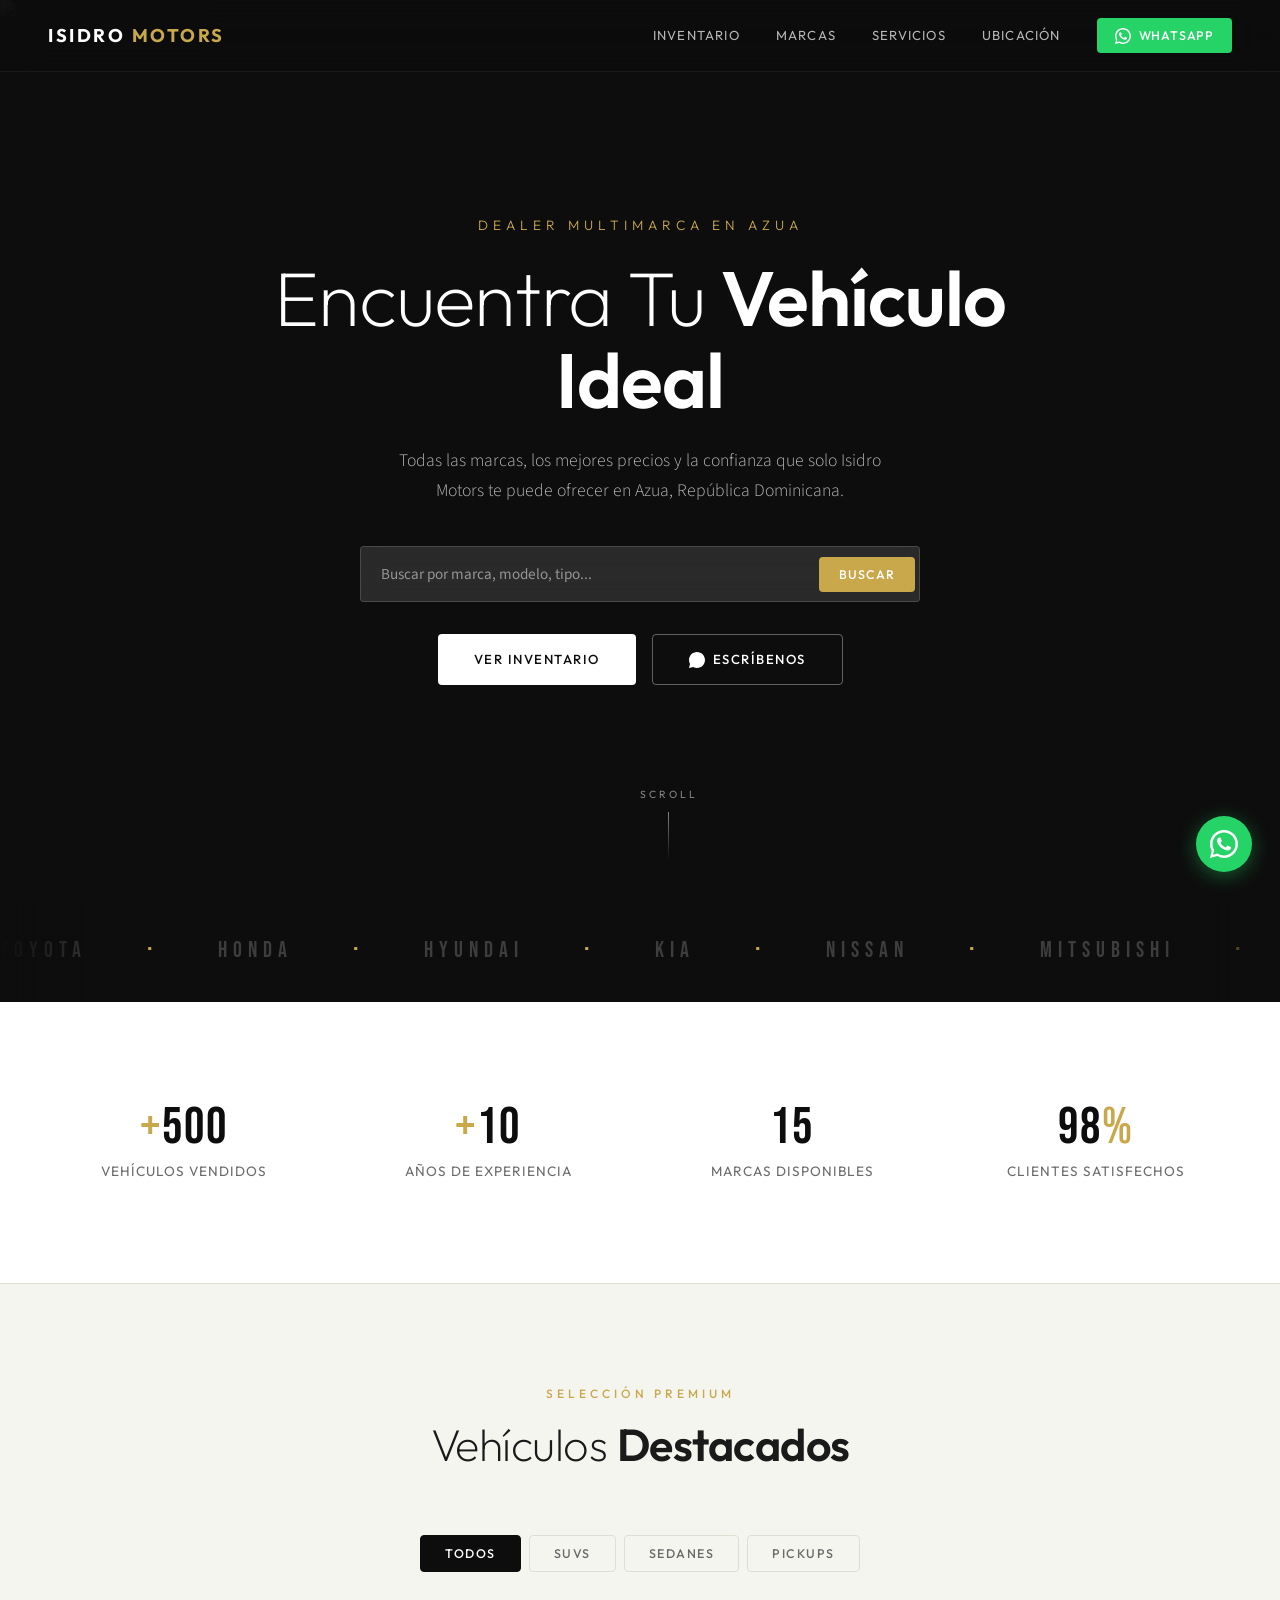
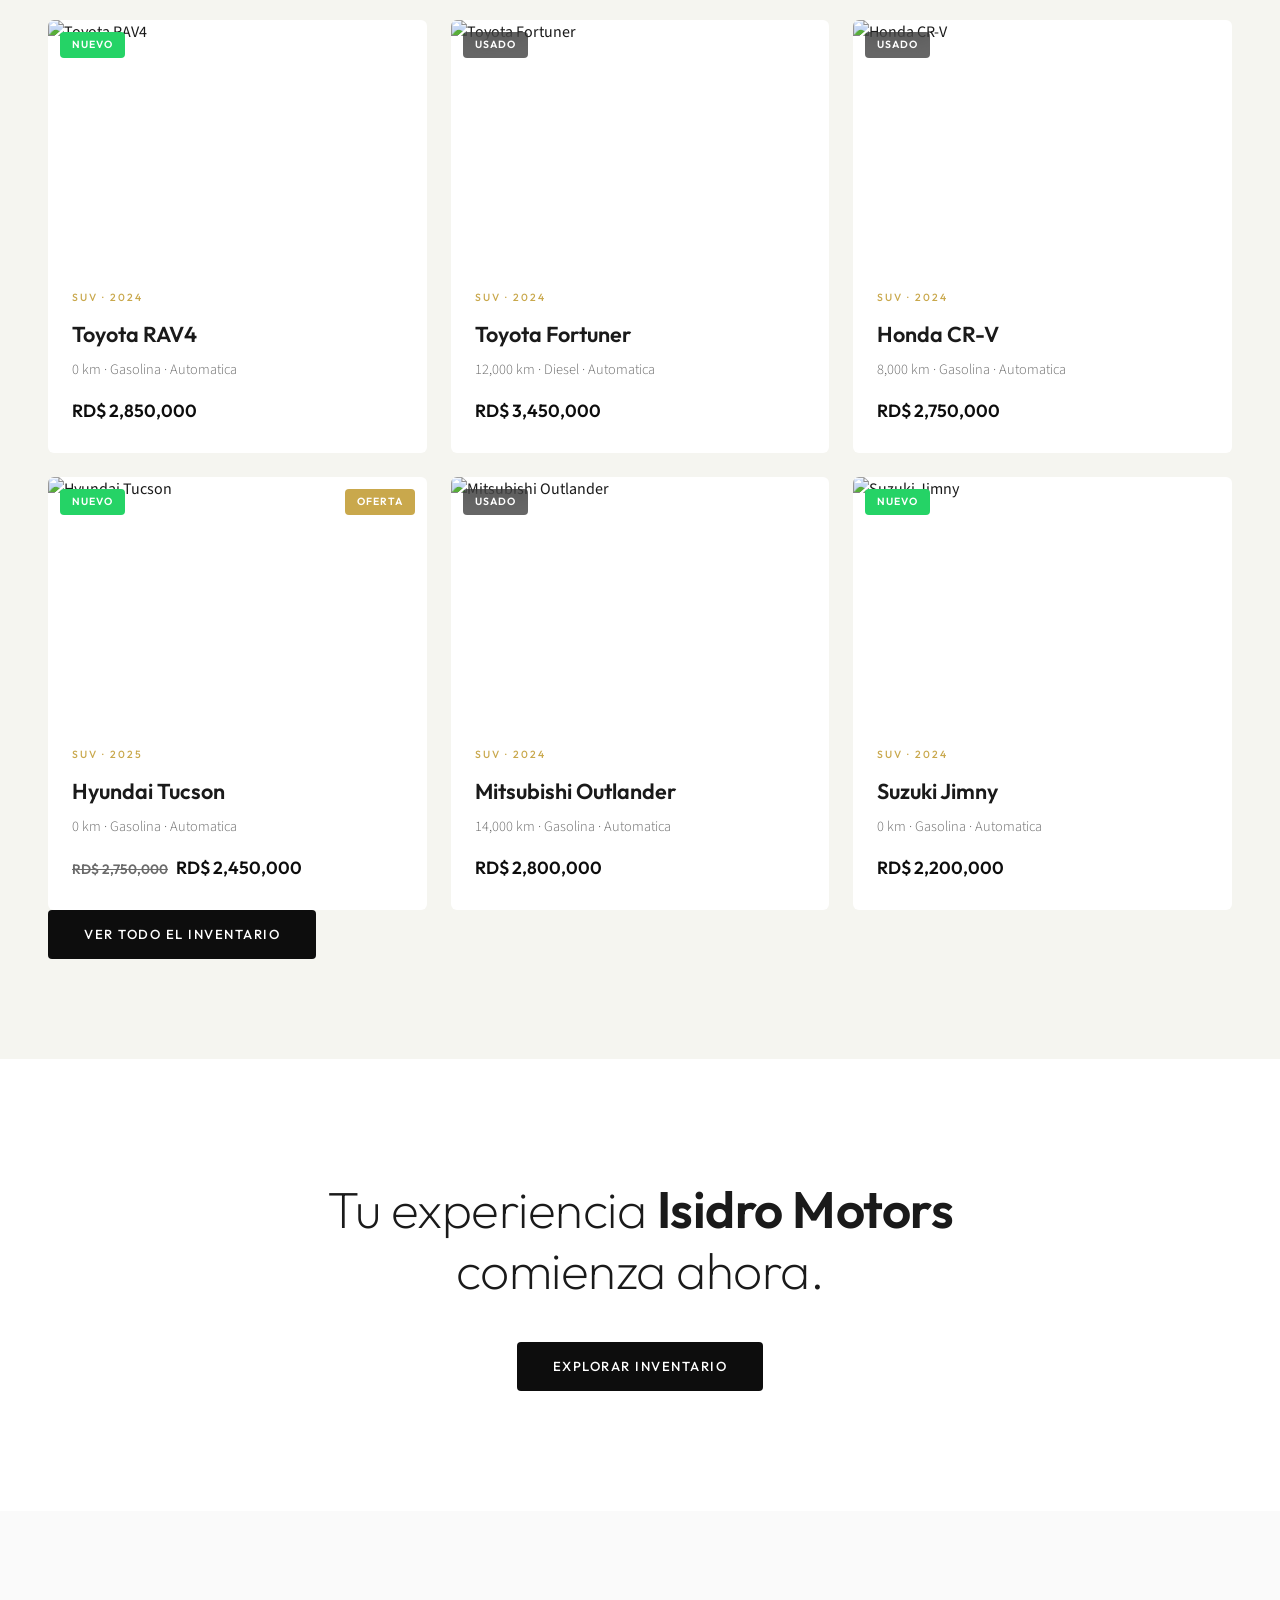
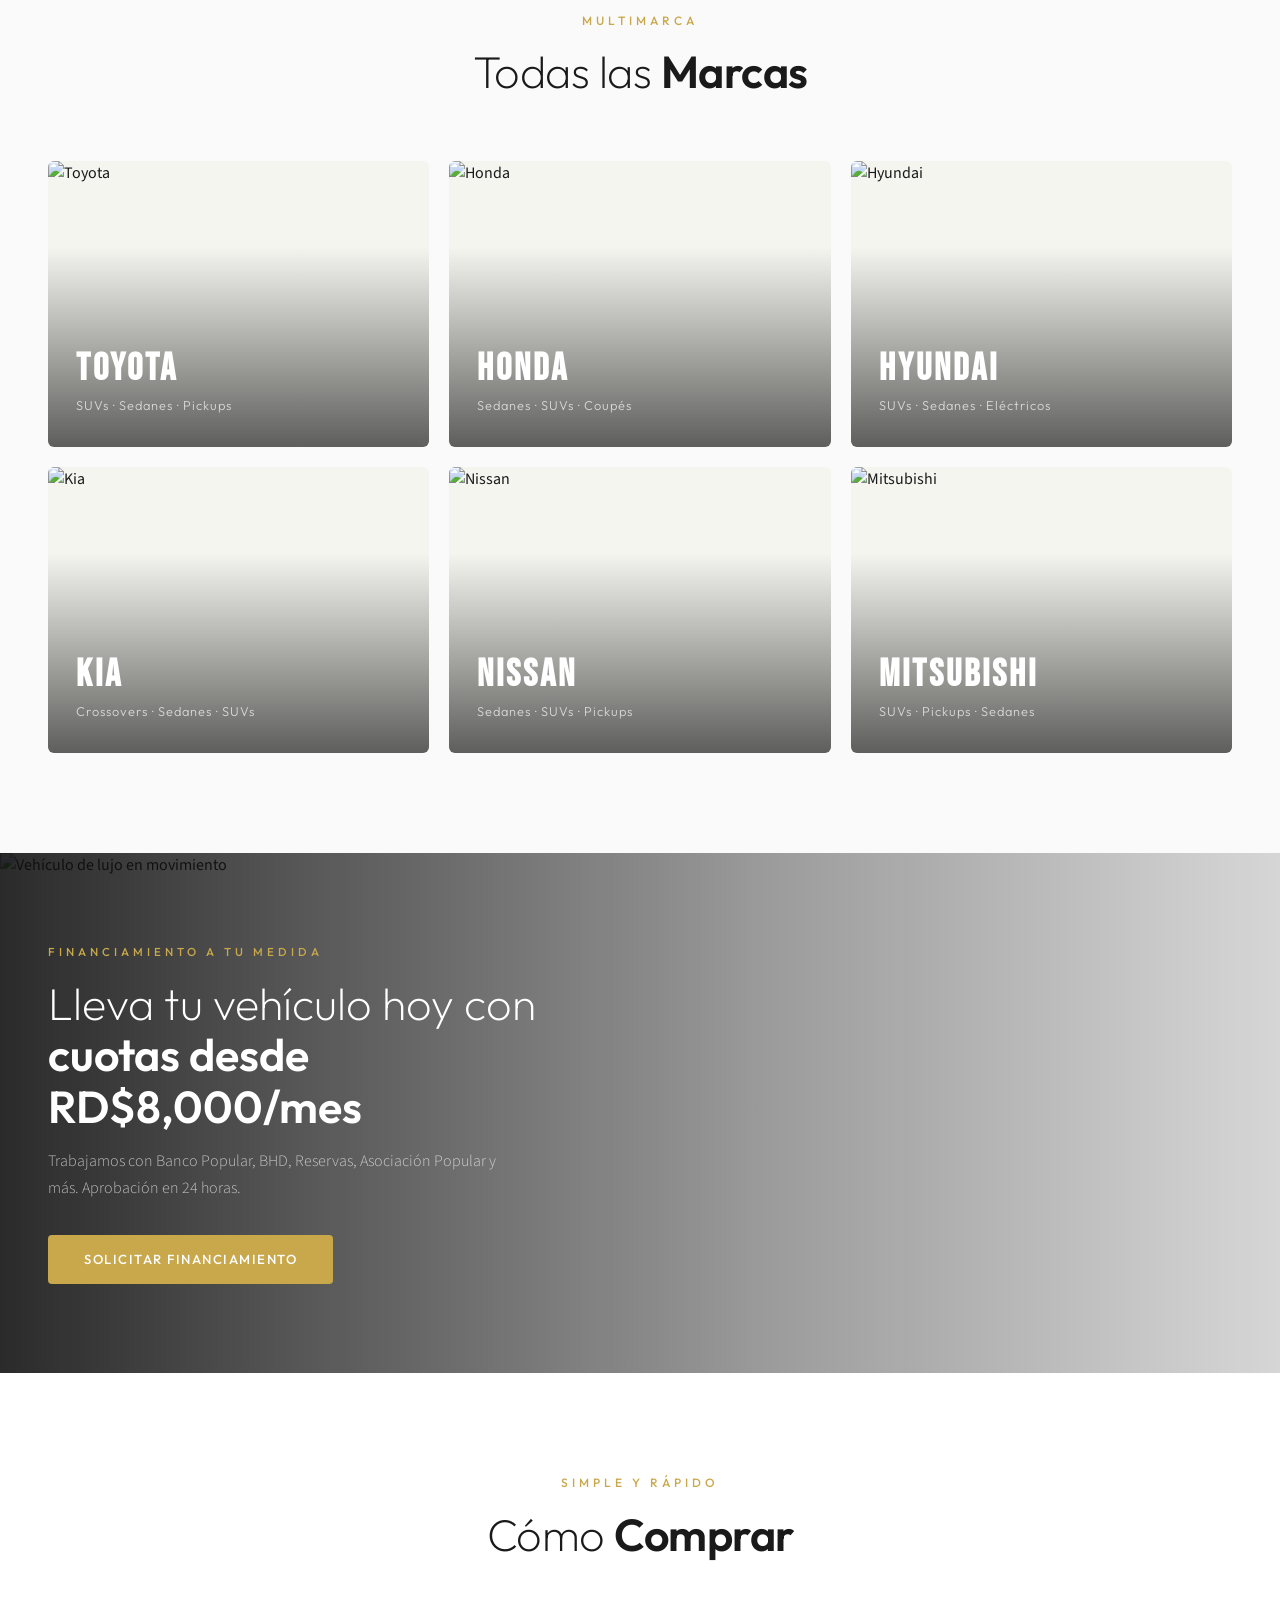
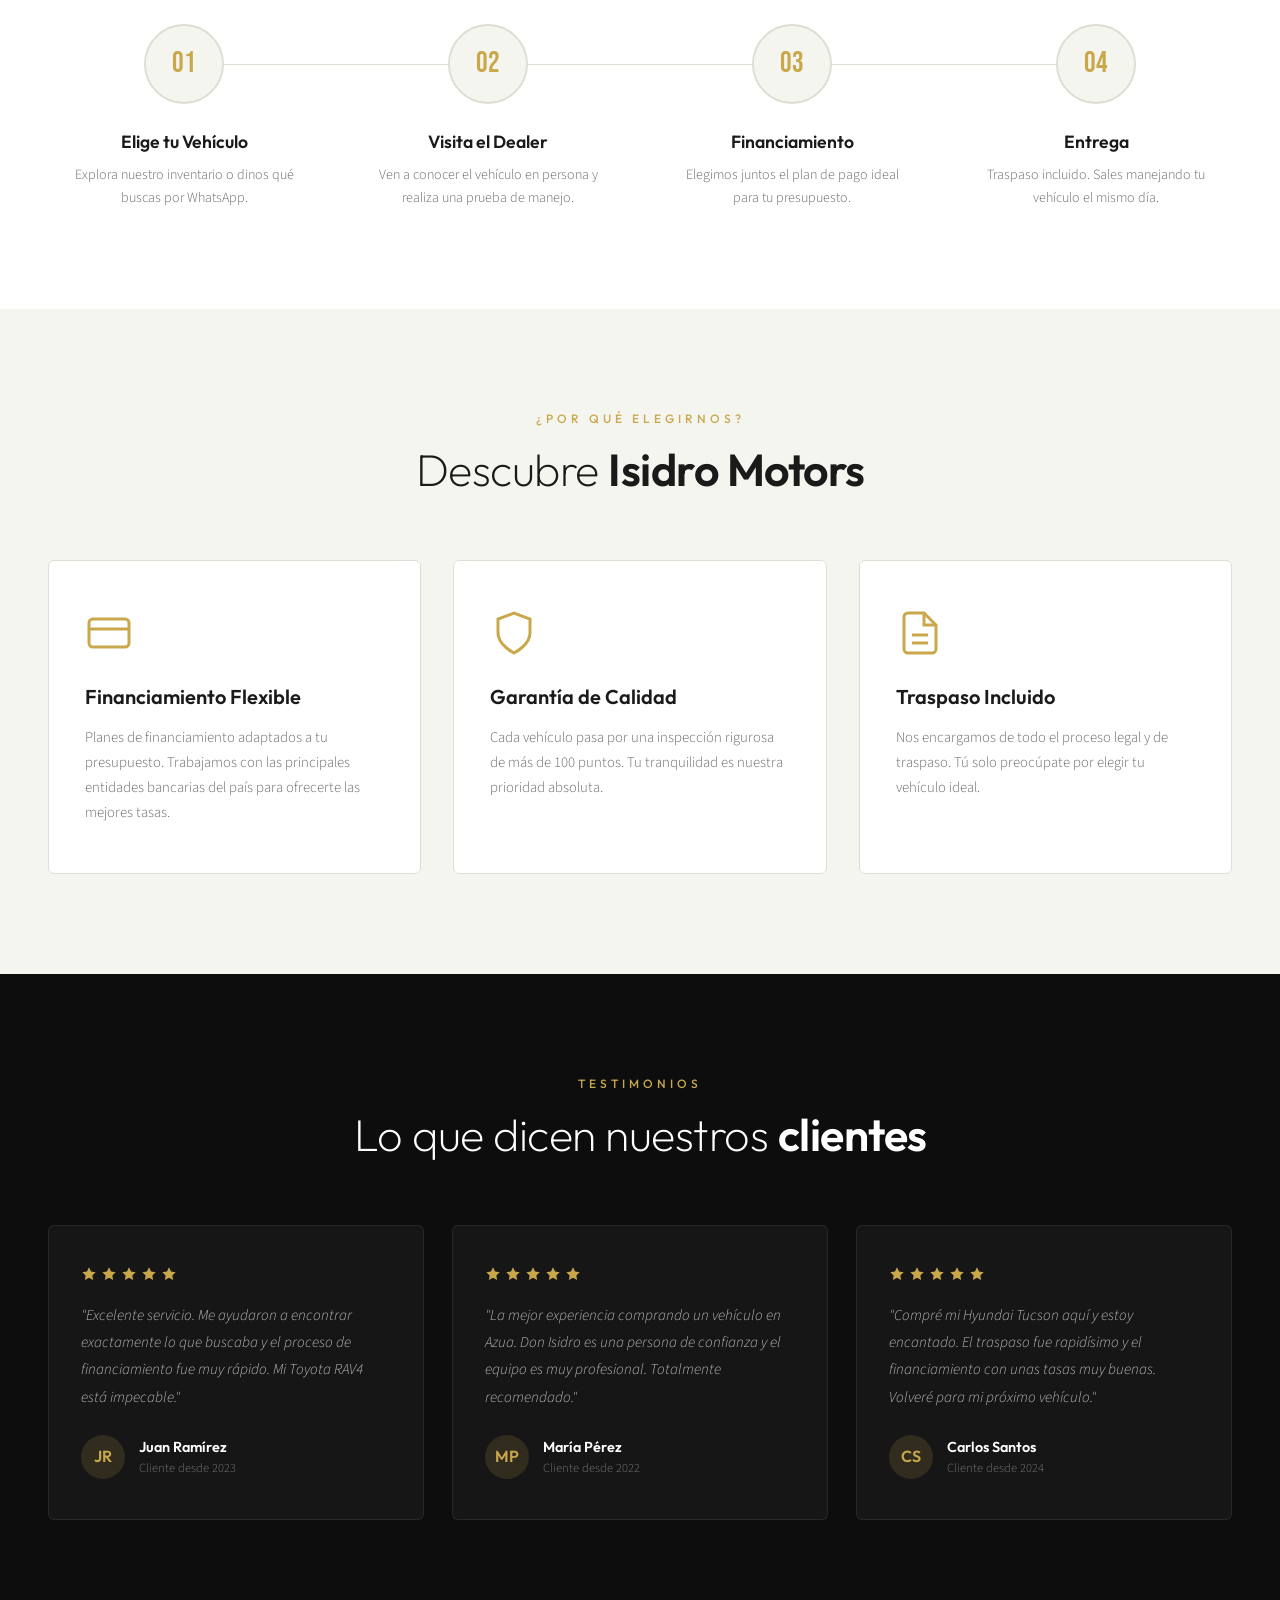
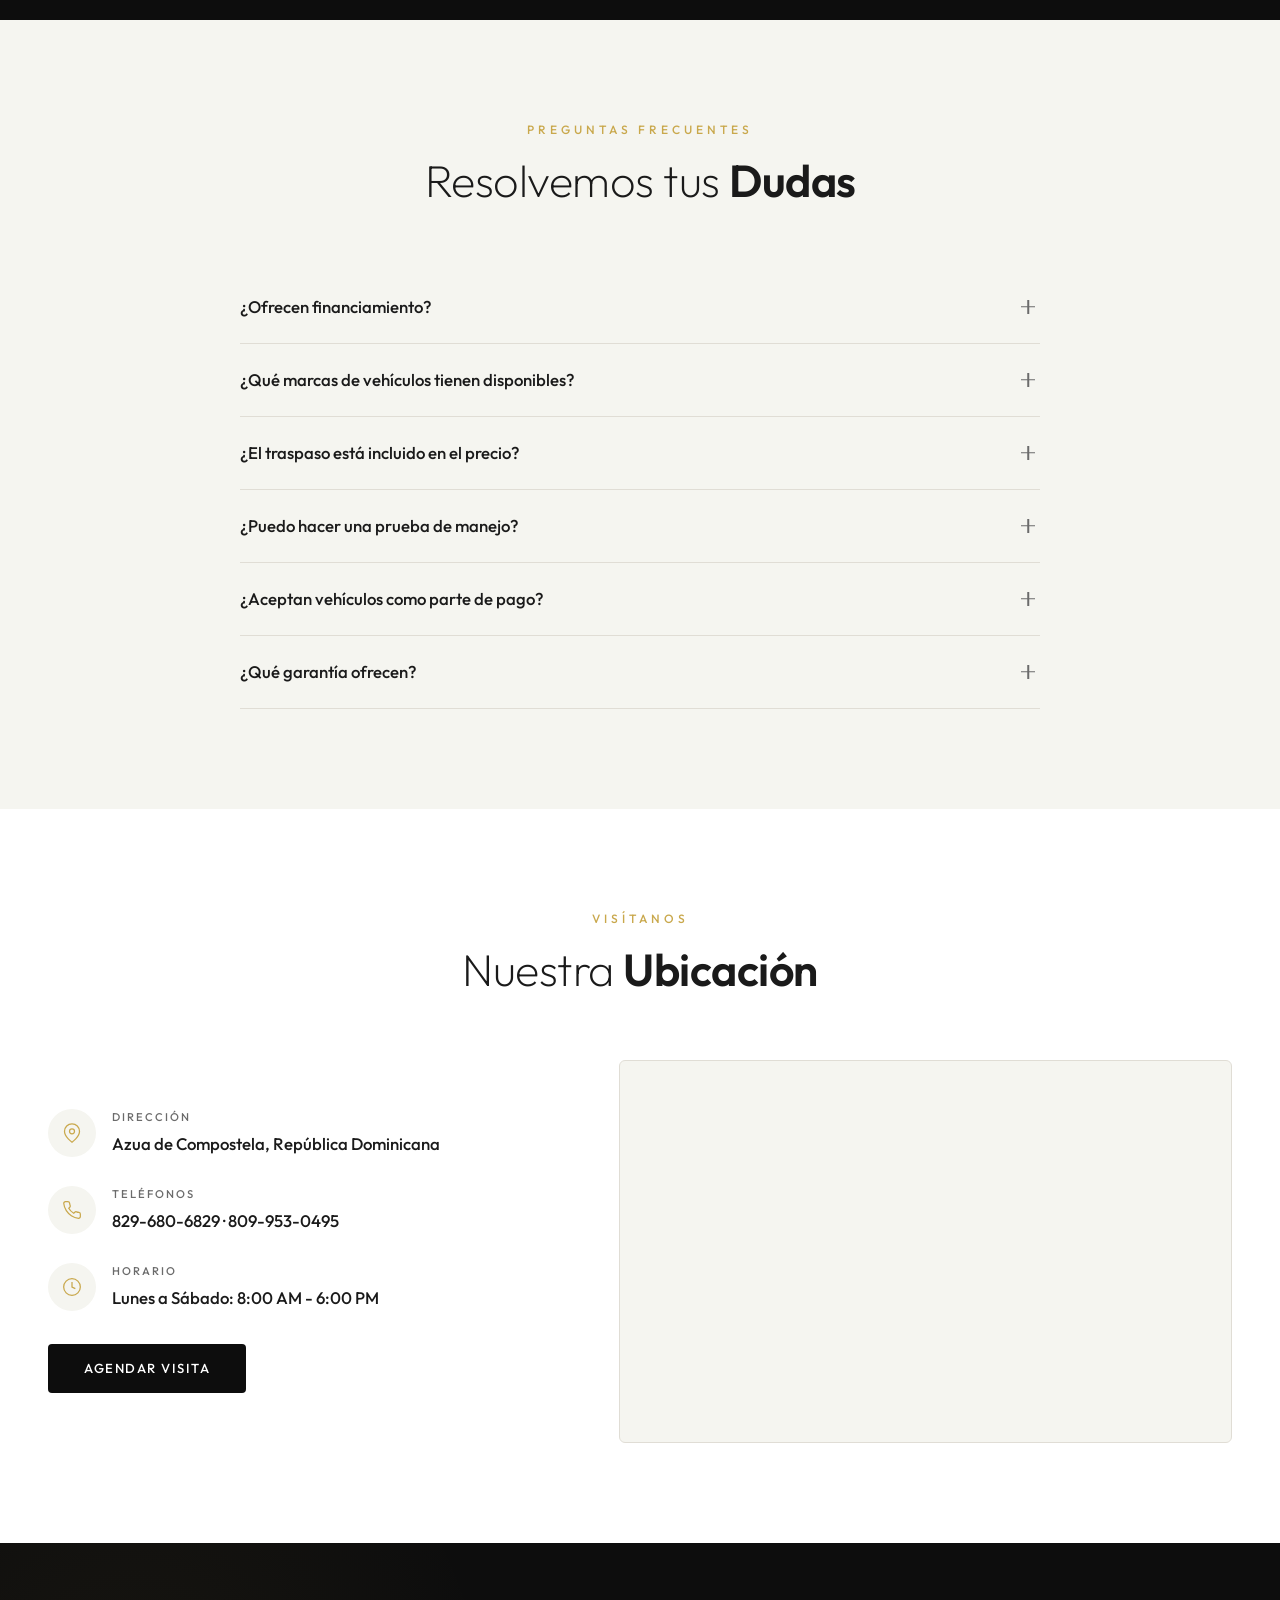
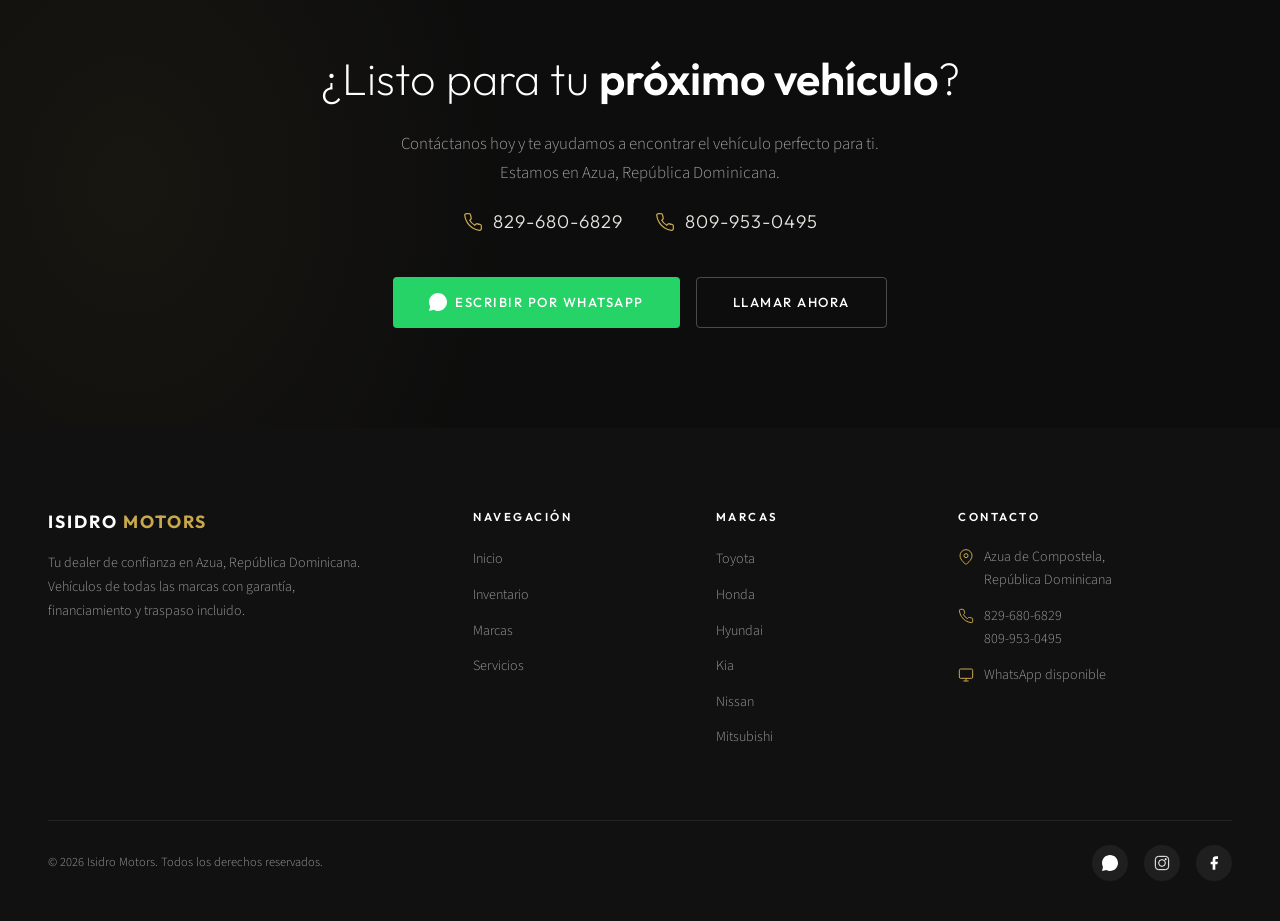
==== index.html @ aa9e4e42 "Isidro Motors — sitio web completo con inventario de 52 vehículos - Homepage con hero search, featur" ====
<!DOCTYPE html>
<html lang="es">
<head>
  <meta charset="UTF-8">
  <meta name="viewport" content="width=device-width, initial-scale=1.0">
  <title>Isidro Motors — Vehículos de Todas las Marcas en Azua</title>
  <meta name="description" content="Isidro Motors: Tu dealer de confianza en Azua. Vehículos nuevos y usados de todas las marcas. Toyota, Honda, Hyundai, Kia, Nissan y más.">
  <link rel="preconnect" href="https://fonts.googleapis.com">
  <link rel="preconnect" href="https://fonts.gstatic.com" crossorigin>
  <link href="https://fonts.googleapis.com/css2?family=Bebas+Neue&family=Outfit:wght@200;300;400;500;600;700&family=Source+Sans+3:wght@300;400;500;600&display=swap" rel="stylesheet">
  <link rel="stylesheet" href="css/shared.css">
  <link rel="stylesheet" href="css/index.css">
</head>
<body>

  <!-- ═══════════════════════════════════════════
       NAVBAR
  ═══════════════════════════════════════════ -->
  <nav class="navbar" id="navbar">
    <a href="index.html" class="navbar__logo">ISIDRO <span>MOTORS</span></a>
    <div class="navbar__links">
      <a href="inventario.html">Inventario</a>
      <a href="#marcas">Marcas</a>
      <a href="#servicios">Servicios</a>
      <a href="#ubicacion">Ubicación</a>
      <a href="https://wa.me/18296806829?text=Hola%2C%20me%20interesa%20un%20veh%C3%ADculo" class="navbar__whatsapp" target="_blank" rel="noopener">
        <svg viewBox="0 0 24 24"><path d="M17.472 14.382c-.297-.149-1.758-.867-2.03-.967-.273-.099-.471-.148-.67.15-.197.297-.767.966-.94 1.164-.173.199-.347.223-.644.075-.297-.15-1.255-.463-2.39-1.475-.883-.788-1.48-1.761-1.653-2.059-.173-.297-.018-.458.13-.606.134-.133.298-.347.446-.52.149-.174.198-.298.298-.497.099-.198.05-.371-.025-.52-.075-.149-.669-1.612-.916-2.207-.242-.579-.487-.5-.669-.51-.173-.008-.371-.01-.57-.01-.198 0-.52.074-.792.372-.272.297-1.04 1.016-1.04 2.479 0 1.462 1.065 2.875 1.213 3.074.149.198 2.096 3.2 5.077 4.487.709.306 1.262.489 1.694.625.712.227 1.36.195 1.871.118.571-.085 1.758-.719 2.006-1.413.248-.694.248-1.289.173-1.413-.074-.124-.272-.198-.57-.347z"/><path d="M12 0C5.373 0 0 5.373 0 12c0 2.118.553 4.106 1.519 5.834L0 24l6.335-1.652A11.943 11.943 0 0012 24c6.627 0 12-5.373 12-12S18.627 0 12 0zm0 21.818c-1.855 0-3.63-.5-5.182-1.446l-.37-.222-3.842 1.007 1.024-3.742-.243-.387A9.78 9.78 0 012.182 12c0-5.41 4.408-9.818 9.818-9.818S21.818 6.59 21.818 12s-4.408 9.818-9.818 9.818z"/></svg>
        WhatsApp
      </a>
    </div>
    <button class="navbar__burger" id="burger" aria-label="Abrir menú">
      <span></span><span></span><span></span>
    </button>
  </nav>

  <!-- Mobile Menu -->
  <div class="mobile-menu" id="mobileMenu">
    <a href="inventario.html">Inventario</a>
    <a href="#marcas">Marcas</a>
    <a href="#servicios">Servicios</a>
    <a href="#ubicacion">Ubicación</a>
    <a href="#contacto">Contacto</a>
    <a href="https://wa.me/18296806829?text=Hola%2C%20me%20interesa%20un%20veh%C3%ADculo" target="_blank" rel="noopener" class="btn btn--whatsapp" style="margin-top:16px;">
      <svg viewBox="0 0 24 24" style="width:18px;height:18px;fill:#fff"><path d="M17.472 14.382c-.297-.149-1.758-.867-2.03-.967-.273-.099-.471-.148-.67.15-.197.297-.767.966-.94 1.164-.173.199-.347.223-.644.075-.297-.15-1.255-.463-2.39-1.475-.883-.788-1.48-1.761-1.653-2.059-.173-.297-.018-.458.13-.606.134-.133.298-.347.446-.52.149-.174.198-.298.298-.497.099-.198.05-.371-.025-.52-.075-.149-.669-1.612-.916-2.207-.242-.579-.487-.5-.669-.51-.173-.008-.371-.01-.57-.01-.198 0-.52.074-.792.372-.272.297-1.04 1.016-1.04 2.479 0 1.462 1.065 2.875 1.213 3.074.149.198 2.096 3.2 5.077 4.487.709.306 1.262.489 1.694.625.712.227 1.36.195 1.871.118.571-.085 1.758-.719 2.006-1.413.248-.694.248-1.289.173-1.413-.074-.124-.272-.198-.57-.347z"/><path d="M12 0C5.373 0 0 5.373 0 12c0 2.118.553 4.106 1.519 5.834L0 24l6.335-1.652A11.943 11.943 0 0012 24c6.627 0 12-5.373 12-12S18.627 0 12 0z"/></svg>
      WhatsApp
    </a>
  </div>

  <!-- ═══════════════════════════════════════════
       HERO
  ═══════════════════════════════════════════ -->
  <section class="hero">
    <img
      src="https://images.unsplash.com/photo-1503376780353-7e6692767b70?auto=format&fit=crop&w=1920&q=80"
      alt="Vehículo de lujo en carretera"
      class="hero__bg"
      id="heroBg"
      loading="eager"
    >
    <div class="hero__overlay"></div>
    <div class="hero__content">
      <p class="hero__subtitle">Dealer multimarca en Azua</p>
      <h1 class="hero__title">Encuentra Tu <strong>Vehículo Ideal</strong></h1>
      <p class="hero__desc">Todas las marcas, los mejores precios y la confianza que solo Isidro Motors te puede ofrecer en Azua, República Dominicana.</p>
      <form class="hero-search" id="heroSearch" action="inventario.html" method="get">
        <input type="text" name="buscar" placeholder="Buscar por marca, modelo, tipo..." autocomplete="off">
        <button type="submit" class="hero-search__btn">Buscar</button>
      </form>
      <div class="hero__actions">
        <a href="inventario.html" class="btn btn--primary">Ver Inventario</a>
        <a href="https://wa.me/18296806829?text=Hola%2C%20me%20interesa%20un%20veh%C3%ADculo" target="_blank" rel="noopener" class="btn btn--outline">
          <svg viewBox="0 0 24 24" style="width:16px;height:16px;fill:#fff"><path d="M17.472 14.382c-.297-.149-1.758-.867-2.03-.967-.273-.099-.471-.148-.67.15-.197.297-.767.966-.94 1.164-.173.199-.347.223-.644.075-.297-.15-1.255-.463-2.39-1.475-.883-.788-1.48-1.761-1.653-2.059-.173-.297-.018-.458.13-.606.134-.133.298-.347.446-.52.149-.174.198-.298.298-.497.099-.198.05-.371-.025-.52-.075-.149-.669-1.612-.916-2.207-.242-.579-.487-.5-.669-.51-.173-.008-.371-.01-.57-.01-.198 0-.52.074-.792.372-.272.297-1.04 1.016-1.04 2.479 0 1.462 1.065 2.875 1.213 3.074.149.198 2.096 3.2 5.077 4.487.709.306 1.262.489 1.694.625.712.227 1.36.195 1.871.118.571-.085 1.758-.719 2.006-1.413.248-.694.248-1.289.173-1.413-.074-.124-.272-.198-.57-.347z"/><path d="M12 0C5.373 0 0 5.373 0 12c0 2.118.553 4.106 1.519 5.834L0 24l6.335-1.652A11.943 11.943 0 0012 24c6.627 0 12-5.373 12-12S18.627 0 12 0z"/></svg>
          Escríbenos
        </a>
      </div>
    </div>
    <div class="hero__scroll">
      <span>Scroll</span>
      <div class="hero__scroll-line"></div>
    </div>
  </section>

  <!-- ═══════════════════════════════════════════
       BRAND MARQUEE
  ═══════════════════════════════════════════ -->
  <div class="marquee">
    <div class="marquee__track">
      <span class="marquee__item">Toyota</span>
      <span class="marquee__item">Honda</span>
      <span class="marquee__item">Hyundai</span>
      <span class="marquee__item">Kia</span>
      <span class="marquee__item">Nissan</span>
      <span class="marquee__item">Mitsubishi</span>
      <span class="marquee__item">Chevrolet</span>
      <span class="marquee__item">Suzuki</span>
      <span class="marquee__item">Mazda</span>
      <span class="marquee__item">Ford</span>
      <span class="marquee__item">Toyota</span>
      <span class="marquee__item">Honda</span>
      <span class="marquee__item">Hyundai</span>
      <span class="marquee__item">Kia</span>
      <span class="marquee__item">Nissan</span>
      <span class="marquee__item">Mitsubishi</span>
      <span class="marquee__item">Chevrolet</span>
      <span class="marquee__item">Suzuki</span>
      <span class="marquee__item">Mazda</span>
      <span class="marquee__item">Ford</span>
    </div>
  </div>

  <!-- ═══════════════════════════════════════════
       STATS
  ═══════════════════════════════════════════ -->
  <section class="stats reveal">
    <div class="stats__grid">
      <div class="stats__item">
        <p class="stats__number" data-target="500"><span>+</span>0</p>
        <p class="stats__label">Vehículos Vendidos</p>
      </div>
      <div class="stats__item">
        <p class="stats__number" data-target="10"><span>+</span>0</p>
        <p class="stats__label">Años de Experiencia</p>
      </div>
      <div class="stats__item">
        <p class="stats__number" data-target="15">0</p>
        <p class="stats__label">Marcas Disponibles</p>
      </div>
      <div class="stats__item">
        <p class="stats__number" data-target="98">0<span>%</span></p>
        <p class="stats__label">Clientes Satisfechos</p>
      </div>
    </div>
  </section>

  <!-- ═══════════════════════════════════════════
       FEATURED VEHICLES (Dynamic from data)
  ═══════════════════════════════════════════ -->
  <section class="featured" id="inventario">
    <div class="section-header reveal">
      <p class="section-label">Selección Premium</p>
      <h2 class="section-title">Vehículos <strong>Destacados</strong></h2>
    </div>
    <div class="inventory-tabs reveal">
      <button class="inventory-tab active" data-filter="all">Todos</button>
      <button class="inventory-tab" data-filter="SUV">SUVs</button>
      <button class="inventory-tab" data-filter="Sedan">Sedanes</button>
      <button class="inventory-tab" data-filter="Pickup">Pickups</button>
    </div>
    <div class="featured__grid" id="featuredGrid"></div>
    <div class="featured__view-all reveal">
      <a href="inventario.html" class="btn btn--dark">Ver Todo el Inventario</a>
    </div>
  </section>

  <!-- ═══════════════════════════════════════════
       JOURNEY CTA
  ═══════════════════════════════════════════ -->
  <section class="journey">
    <div class="reveal">
      <h2 class="journey__title">Tu experiencia <strong>Isidro Motors</strong> comienza ahora.</h2>
      <a href="inventario.html" class="btn btn--dark">Explorar Inventario</a>
    </div>
  </section>

  <!-- ═══════════════════════════════════════════
       BRANDS GRID
  ═══════════════════════════════════════════ -->
  <section class="brands" id="marcas">
    <div class="section-header reveal" style="padding-top:100px;">
      <p class="section-label">Multimarca</p>
      <h2 class="section-title">Todas las <strong>Marcas</strong></h2>
    </div>
    <div class="brands__grid" style="margin-top: 64px;">
      <a href="inventario.html?marca=Toyota" class="brands__card reveal-stagger" style="transition-delay:0.05s">
        <img src="https://images.unsplash.com/photo-1621007947382-bb3c3994e3fb?auto=format&fit=crop&w=700&q=80" alt="Toyota" class="brands__card-img" loading="lazy">
        <div class="brands__card-overlay"></div>
        <div class="brands__card-content">
          <h3 class="brands__card-name">Toyota</h3>
          <p class="brands__card-detail">SUVs · Sedanes · Pickups</p>
        </div>
        <div class="brands__card-arrow">
          <svg viewBox="0 0 24 24"><line x1="5" y1="12" x2="19" y2="12"/><polyline points="12 5 19 12 12 19"/></svg>
        </div>
      </a>
      <a href="inventario.html?marca=Honda" class="brands__card reveal-stagger" style="transition-delay:0.15s">
        <img src="https://images.unsplash.com/photo-1619405399517-d7fce0f13302?auto=format&fit=crop&w=700&q=80" alt="Honda" class="brands__card-img" loading="lazy">
        <div class="brands__card-overlay"></div>
        <div class="brands__card-content">
          <h3 class="brands__card-name">Honda</h3>
          <p class="brands__card-detail">Sedanes · SUVs · Coupés</p>
        </div>
        <div class="brands__card-arrow">
          <svg viewBox="0 0 24 24"><line x1="5" y1="12" x2="19" y2="12"/><polyline points="12 5 19 12 12 19"/></svg>
        </div>
      </a>
      <a href="inventario.html?marca=Hyundai" class="brands__card reveal-stagger" style="transition-delay:0.25s">
        <img src="https://images.unsplash.com/photo-1629897048514-3dd7414fe72a?auto=format&fit=crop&w=700&q=80" alt="Hyundai" class="brands__card-img" loading="lazy">
        <div class="brands__card-overlay"></div>
        <div class="brands__card-content">
          <h3 class="brands__card-name">Hyundai</h3>
          <p class="brands__card-detail">SUVs · Sedanes · Eléctricos</p>
        </div>
        <div class="brands__card-arrow">
          <svg viewBox="0 0 24 24"><line x1="5" y1="12" x2="19" y2="12"/><polyline points="12 5 19 12 12 19"/></svg>
        </div>
      </a>
      <a href="inventario.html?marca=Kia" class="brands__card reveal-stagger" style="transition-delay:0.1s">
        <img src="https://images.unsplash.com/photo-1619767886558-efdc259cde1a?auto=format&fit=crop&w=700&q=80" alt="Kia" class="brands__card-img" loading="lazy">
        <div class="brands__card-overlay"></div>
        <div class="brands__card-content">
          <h3 class="brands__card-name">Kia</h3>
          <p class="brands__card-detail">Crossovers · Sedanes · SUVs</p>
        </div>
        <div class="brands__card-arrow">
          <svg viewBox="0 0 24 24"><line x1="5" y1="12" x2="19" y2="12"/><polyline points="12 5 19 12 12 19"/></svg>
        </div>
      </a>
      <a href="inventario.html?marca=Nissan" class="brands__card reveal-stagger" style="transition-delay:0.2s">
        <img src="https://images.unsplash.com/photo-1609521263047-f8f205293f24?auto=format&fit=crop&w=700&q=80" alt="Nissan" class="brands__card-img" loading="lazy">
        <div class="brands__card-overlay"></div>
        <div class="brands__card-content">
          <h3 class="brands__card-name">Nissan</h3>
          <p class="brands__card-detail">Sedanes · SUVs · Pickups</p>
        </div>
        <div class="brands__card-arrow">
          <svg viewBox="0 0 24 24"><line x1="5" y1="12" x2="19" y2="12"/><polyline points="12 5 19 12 12 19"/></svg>
        </div>
      </a>
      <a href="inventario.html?marca=Mitsubishi" class="brands__card reveal-stagger" style="transition-delay:0.3s">
        <img src="https://images.unsplash.com/photo-1603584173870-7f23fdae1b7a?auto=format&fit=crop&w=700&q=80" alt="Mitsubishi" class="brands__card-img" loading="lazy">
        <div class="brands__card-overlay"></div>
        <div class="brands__card-content">
          <h3 class="brands__card-name">Mitsubishi</h3>
          <p class="brands__card-detail">SUVs · Pickups · Sedanes</p>
        </div>
        <div class="brands__card-arrow">
          <svg viewBox="0 0 24 24"><line x1="5" y1="12" x2="19" y2="12"/><polyline points="12 5 19 12 12 19"/></svg>
        </div>
      </a>
    </div>
  </section>

  <!-- ═══════════════════════════════════════════
       CINEMATIC BANNER
  ═══════════════════════════════════════════ -->
  <section class="cinematic">
    <img src="https://images.unsplash.com/photo-1492144534655-ae79c964c9d7?auto=format&fit=crop&w=1920&q=80" alt="Vehículo de lujo en movimiento" class="cinematic__bg" loading="lazy">
    <div class="cinematic__overlay"></div>
    <div class="cinematic__content reveal">
      <p class="cinematic__label">Financiamiento a tu medida</p>
      <h2 class="cinematic__title">Lleva tu vehículo hoy con <strong>cuotas desde RD$8,000/mes</strong></h2>
      <p class="cinematic__text">Trabajamos con Banco Popular, BHD, Reservas, Asociación Popular y más. Aprobación en 24 horas.</p>
      <a href="https://wa.me/18296806829?text=Hola%2C%20quiero%20información%20sobre%20financiamiento" target="_blank" rel="noopener" class="btn btn--accent">Solicitar Financiamiento</a>
    </div>
  </section>

  <!-- ═══════════════════════════════════════════
       PROCESS STEPS
  ═══════════════════════════════════════════ -->
  <section class="process">
    <div class="section-header reveal">
      <p class="section-label">Simple y rápido</p>
      <h2 class="section-title">Cómo <strong>Comprar</strong></h2>
    </div>
    <div class="process__grid">
      <div class="process__step reveal-stagger" style="transition-delay:0.1s">
        <div class="process__num">01</div>
        <h3 class="process__step-title">Elige tu Vehículo</h3>
        <p class="process__step-text">Explora nuestro inventario o dinos qué buscas por WhatsApp.</p>
      </div>
      <div class="process__step reveal-stagger" style="transition-delay:0.2s">
        <div class="process__num">02</div>
        <h3 class="process__step-title">Visita el Dealer</h3>
        <p class="process__step-text">Ven a conocer el vehículo en persona y realiza una prueba de manejo.</p>
      </div>
      <div class="process__step reveal-stagger" style="transition-delay:0.3s">
        <div class="process__num">03</div>
        <h3 class="process__step-title">Financiamiento</h3>
        <p class="process__step-text">Elegimos juntos el plan de pago ideal para tu presupuesto.</p>
      </div>
      <div class="process__step reveal-stagger" style="transition-delay:0.4s">
        <div class="process__num">04</div>
        <h3 class="process__step-title">Entrega</h3>
        <p class="process__step-text">Traspaso incluido. Sales manejando tu vehículo el mismo día.</p>
      </div>
    </div>
  </section>

  <!-- ═══════════════════════════════════════════
       DISCOVER / SERVICES
  ═══════════════════════════════════════════ -->
  <section class="discover" id="servicios">
    <div class="section-header reveal">
      <p class="section-label">¿Por qué elegirnos?</p>
      <h2 class="section-title">Descubre <strong>Isidro Motors</strong></h2>
    </div>
    <div class="discover__grid">
      <div class="discover__card reveal-stagger" style="transition-delay:0.1s">
        <div class="discover__card-icon">
          <svg viewBox="0 0 24 24"><rect x="2" y="5" width="20" height="14" rx="2"/><line x1="2" y1="10" x2="22" y2="10"/></svg>
        </div>
        <h3 class="discover__card-title">Financiamiento Flexible</h3>
        <p class="discover__card-text">Planes de financiamiento adaptados a tu presupuesto. Trabajamos con las principales entidades bancarias del país para ofrecerte las mejores tasas.</p>
      </div>
      <div class="discover__card reveal-stagger" style="transition-delay:0.25s">
        <div class="discover__card-icon">
          <svg viewBox="0 0 24 24"><path d="M12 22s8-4 8-10V5l-8-3-8 3v7c0 6 8 10 8 10z"/></svg>
        </div>
        <h3 class="discover__card-title">Garantía de Calidad</h3>
        <p class="discover__card-text">Cada vehículo pasa por una inspección rigurosa de más de 100 puntos. Tu tranquilidad es nuestra prioridad absoluta.</p>
      </div>
      <div class="discover__card reveal-stagger" style="transition-delay:0.4s">
        <div class="discover__card-icon">
          <svg viewBox="0 0 24 24"><path d="M14 2H6a2 2 0 0 0-2 2v16a2 2 0 0 0 2 2h12a2 2 0 0 0 2-2V8z"/><polyline points="14 2 14 8 20 8"/><line x1="16" y1="13" x2="8" y2="13"/><line x1="16" y1="17" x2="8" y2="17"/></svg>
        </div>
        <h3 class="discover__card-title">Traspaso Incluido</h3>
        <p class="discover__card-text">Nos encargamos de todo el proceso legal y de traspaso. Tú solo preocúpate por elegir tu vehículo ideal.</p>
      </div>
    </div>
  </section>

  <!-- ═══════════════════════════════════════════
       TESTIMONIALS
  ═══════════════════════════════════════════ -->
  <section class="testimonials">
    <div class="section-header reveal">
      <p class="section-label">Testimonios</p>
      <h2 class="section-title">Lo que dicen nuestros <strong>clientes</strong></h2>
    </div>
    <div class="testimonials__grid">
      <div class="testimonial-card reveal-stagger" style="transition-delay:0.1s">
        <div class="testimonial-card__stars">
          <svg viewBox="0 0 24 24"><polygon points="12 2 15.09 8.26 22 9.27 17 14.14 18.18 21.02 12 17.77 5.82 21.02 7 14.14 2 9.27 8.91 8.26 12 2"/></svg>
          <svg viewBox="0 0 24 24"><polygon points="12 2 15.09 8.26 22 9.27 17 14.14 18.18 21.02 12 17.77 5.82 21.02 7 14.14 2 9.27 8.91 8.26 12 2"/></svg>
          <svg viewBox="0 0 24 24"><polygon points="12 2 15.09 8.26 22 9.27 17 14.14 18.18 21.02 12 17.77 5.82 21.02 7 14.14 2 9.27 8.91 8.26 12 2"/></svg>
          <svg viewBox="0 0 24 24"><polygon points="12 2 15.09 8.26 22 9.27 17 14.14 18.18 21.02 12 17.77 5.82 21.02 7 14.14 2 9.27 8.91 8.26 12 2"/></svg>
          <svg viewBox="0 0 24 24"><polygon points="12 2 15.09 8.26 22 9.27 17 14.14 18.18 21.02 12 17.77 5.82 21.02 7 14.14 2 9.27 8.91 8.26 12 2"/></svg>
        </div>
        <p class="testimonial-card__text">"Excelente servicio. Me ayudaron a encontrar exactamente lo que buscaba y el proceso de financiamiento fue muy rápido. Mi Toyota RAV4 está impecable."</p>
        <div class="testimonial-card__author">
          <div class="testimonial-card__avatar">JR</div>
          <div>
            <p class="testimonial-card__name">Juan Ramírez</p>
            <p class="testimonial-card__role">Cliente desde 2023</p>
          </div>
        </div>
      </div>
      <div class="testimonial-card reveal-stagger" style="transition-delay:0.25s">
        <div class="testimonial-card__stars">
          <svg viewBox="0 0 24 24"><polygon points="12 2 15.09 8.26 22 9.27 17 14.14 18.18 21.02 12 17.77 5.82 21.02 7 14.14 2 9.27 8.91 8.26 12 2"/></svg>
          <svg viewBox="0 0 24 24"><polygon points="12 2 15.09 8.26 22 9.27 17 14.14 18.18 21.02 12 17.77 5.82 21.02 7 14.14 2 9.27 8.91 8.26 12 2"/></svg>
          <svg viewBox="0 0 24 24"><polygon points="12 2 15.09 8.26 22 9.27 17 14.14 18.18 21.02 12 17.77 5.82 21.02 7 14.14 2 9.27 8.91 8.26 12 2"/></svg>
          <svg viewBox="0 0 24 24"><polygon points="12 2 15.09 8.26 22 9.27 17 14.14 18.18 21.02 12 17.77 5.82 21.02 7 14.14 2 9.27 8.91 8.26 12 2"/></svg>
          <svg viewBox="0 0 24 24"><polygon points="12 2 15.09 8.26 22 9.27 17 14.14 18.18 21.02 12 17.77 5.82 21.02 7 14.14 2 9.27 8.91 8.26 12 2"/></svg>
        </div>
        <p class="testimonial-card__text">"La mejor experiencia comprando un vehículo en Azua. Don Isidro es una persona de confianza y el equipo es muy profesional. Totalmente recomendado."</p>
        <div class="testimonial-card__author">
          <div class="testimonial-card__avatar">MP</div>
          <div>
            <p class="testimonial-card__name">María Pérez</p>
            <p class="testimonial-card__role">Cliente desde 2022</p>
          </div>
        </div>
      </div>
      <div class="testimonial-card reveal-stagger" style="transition-delay:0.4s">
        <div class="testimonial-card__stars">
          <svg viewBox="0 0 24 24"><polygon points="12 2 15.09 8.26 22 9.27 17 14.14 18.18 21.02 12 17.77 5.82 21.02 7 14.14 2 9.27 8.91 8.26 12 2"/></svg>
          <svg viewBox="0 0 24 24"><polygon points="12 2 15.09 8.26 22 9.27 17 14.14 18.18 21.02 12 17.77 5.82 21.02 7 14.14 2 9.27 8.91 8.26 12 2"/></svg>
          <svg viewBox="0 0 24 24"><polygon points="12 2 15.09 8.26 22 9.27 17 14.14 18.18 21.02 12 17.77 5.82 21.02 7 14.14 2 9.27 8.91 8.26 12 2"/></svg>
          <svg viewBox="0 0 24 24"><polygon points="12 2 15.09 8.26 22 9.27 17 14.14 18.18 21.02 12 17.77 5.82 21.02 7 14.14 2 9.27 8.91 8.26 12 2"/></svg>
          <svg viewBox="0 0 24 24"><polygon points="12 2 15.09 8.26 22 9.27 17 14.14 18.18 21.02 12 17.77 5.82 21.02 7 14.14 2 9.27 8.91 8.26 12 2"/></svg>
        </div>
        <p class="testimonial-card__text">"Compré mi Hyundai Tucson aquí y estoy encantado. El traspaso fue rapidísimo y el financiamiento con unas tasas muy buenas. Volveré para mi próximo vehículo."</p>
        <div class="testimonial-card__author">
          <div class="testimonial-card__avatar">CS</div>
          <div>
            <p class="testimonial-card__name">Carlos Santos</p>
            <p class="testimonial-card__role">Cliente desde 2024</p>
          </div>
        </div>
      </div>
    </div>
  </section>

  <!-- ═══════════════════════════════════════════
       FAQ
  ═══════════════════════════════════════════ -->
  <section class="faq" id="faq">
    <div class="section-header reveal">
      <p class="section-label">Preguntas frecuentes</p>
      <h2 class="section-title">Resolvemos tus <strong>Dudas</strong></h2>
    </div>
    <div class="faq__list">
      <div class="faq__item reveal-stagger" style="transition-delay:0.05s">
        <button class="faq__question">¿Ofrecen financiamiento? <span class="faq__icon"></span></button>
        <div class="faq__answer"><p>Sí, trabajamos con las principales entidades bancarias del país incluyendo Banco Popular, BHD, Reservas y Asociación Popular. Ofrecemos planes desde 12 hasta 72 meses con aprobación en 24 horas.</p></div>
      </div>
      <div class="faq__item reveal-stagger" style="transition-delay:0.1s">
        <button class="faq__question">¿Qué marcas de vehículos tienen disponibles? <span class="faq__icon"></span></button>
        <div class="faq__answer"><p>Somos un dealer multimarca. Trabajamos con Toyota, Honda, Hyundai, Kia, Nissan, Mitsubishi, Chevrolet, Suzuki, Mazda, Ford y muchas más. Si buscas una marca específica, contáctanos.</p></div>
      </div>
      <div class="faq__item reveal-stagger" style="transition-delay:0.15s">
        <button class="faq__question">¿El traspaso está incluido en el precio? <span class="faq__icon"></span></button>
        <div class="faq__answer"><p>Sí, en Isidro Motors nos encargamos de todo el proceso legal y de traspaso sin costos adicionales. Tú solo te preocupas por elegir tu vehículo.</p></div>
      </div>
      <div class="faq__item reveal-stagger" style="transition-delay:0.2s">
        <button class="faq__question">¿Puedo hacer una prueba de manejo? <span class="faq__icon"></span></button>
        <div class="faq__answer"><p>¡Por supuesto! Puedes visitar nuestro dealer en Azua y realizar una prueba de manejo del vehículo que te interese. Solo coordina una cita por WhatsApp.</p></div>
      </div>
      <div class="faq__item reveal-stagger" style="transition-delay:0.25s">
        <button class="faq__question">¿Aceptan vehículos como parte de pago? <span class="faq__icon"></span></button>
        <div class="faq__answer"><p>Sí, evaluamos tu vehículo actual y te ofrecemos un precio justo como parte de pago para tu nuevo vehículo. Contáctanos para una evaluación gratuita.</p></div>
      </div>
      <div class="faq__item reveal-stagger" style="transition-delay:0.3s">
        <button class="faq__question">¿Qué garantía ofrecen? <span class="faq__icon"></span></button>
        <div class="faq__answer"><p>Todos nuestros vehículos pasan por una inspección de más de 100 puntos. Ofrecemos garantía mecánica según el modelo y año del vehículo. Pregunta por los detalles específicos.</p></div>
      </div>
    </div>
  </section>

  <!-- ═══════════════════════════════════════════
       LOCATION
  ═══════════════════════════════════════════ -->
  <section class="location" id="ubicacion">
    <div class="section-header reveal">
      <p class="section-label">Visítanos</p>
      <h2 class="section-title">Nuestra <strong>Ubicación</strong></h2>
    </div>
    <div class="location__grid">
      <div class="reveal">
        <div class="location__info-item">
          <div class="location__info-icon">
            <svg viewBox="0 0 24 24"><path d="M21 10c0 7-9 13-9 13s-9-6-9-13a9 9 0 0 1 18 0z"/><circle cx="12" cy="10" r="3"/></svg>
          </div>
          <div>
            <p class="location__info-label">Dirección</p>
            <p class="location__info-value">Azua de Compostela, República Dominicana</p>
          </div>
        </div>
        <div class="location__info-item">
          <div class="location__info-icon">
            <svg viewBox="0 0 24 24"><path d="M22 16.92v3a2 2 0 0 1-2.18 2 19.79 19.79 0 0 1-8.63-3.07 19.5 19.5 0 0 1-6-6 19.79 19.79 0 0 1-3.07-8.67A2 2 0 0 1 4.11 2h3a2 2 0 0 1 2 1.72c.127.96.361 1.903.7 2.81a2 2 0 0 1-.45 2.11L8.09 9.91a16 16 0 0 0 6 6l1.27-1.27a2 2 0 0 1 2.11-.45c.907.339 1.85.573 2.81.7A2 2 0 0 1 22 16.92z"/></svg>
          </div>
          <div>
            <p class="location__info-label">Teléfonos</p>
            <p class="location__info-value">829-680-6829 · 809-953-0495</p>
          </div>
        </div>
        <div class="location__info-item">
          <div class="location__info-icon">
            <svg viewBox="0 0 24 24"><circle cx="12" cy="12" r="10"/><polyline points="12 6 12 12 16 14"/></svg>
          </div>
          <div>
            <p class="location__info-label">Horario</p>
            <p class="location__info-value">Lunes a Sábado: 8:00 AM - 6:00 PM</p>
          </div>
        </div>
        <div style="margin-top:32px">
          <a href="https://wa.me/18296806829?text=Hola%2C%20quiero%20visitar%20el%20dealer" target="_blank" rel="noopener" class="btn btn--dark">Agendar Visita</a>
        </div>
      </div>
      <div class="location__map reveal">
        <iframe src="https://www.google.com/maps/embed?pb=!1m18!1m12!1m3!1d30268.24!2d-70.73!3d18.45!2m3!1f0!2f0!3f0!3m2!1i1024!2i768!4f13.1!3m3!1m2!1s0x8ea56e8f1b0c5b3f%3A0x2e1e5e5e5e5e5e5e!2sAzua%20de%20Compostela!5e0!3m2!1ses!2sdo!4v1" allowfullscreen loading="lazy" referrerpolicy="no-referrer-when-downgrade"></iframe>
      </div>
    </div>
  </section>

  <!-- ═══════════════════════════════════════════
       CONTACT BANNER
  ═══════════════════════════════════════════ -->
  <section class="contact-banner" id="contacto">
    <h2 class="contact-banner__title reveal">¿Listo para tu <strong>próximo vehículo</strong>?</h2>
    <p class="contact-banner__desc reveal">Contáctanos hoy y te ayudamos a encontrar el vehículo perfecto para ti. Estamos en Azua, República Dominicana.</p>
    <div class="contact-banner__phones reveal">
      <a href="tel:+18296806829" class="contact-banner__phone">
        <svg viewBox="0 0 24 24"><path d="M22 16.92v3a2 2 0 0 1-2.18 2 19.79 19.79 0 0 1-8.63-3.07 19.5 19.5 0 0 1-6-6 19.79 19.79 0 0 1-3.07-8.67A2 2 0 0 1 4.11 2h3a2 2 0 0 1 2 1.72c.127.96.361 1.903.7 2.81a2 2 0 0 1-.45 2.11L8.09 9.91a16 16 0 0 0 6 6l1.27-1.27a2 2 0 0 1 2.11-.45c.907.339 1.85.573 2.81.7A2 2 0 0 1 22 16.92z"/></svg>
        829-680-6829
      </a>
      <a href="tel:+18099530495" class="contact-banner__phone">
        <svg viewBox="0 0 24 24"><path d="M22 16.92v3a2 2 0 0 1-2.18 2 19.79 19.79 0 0 1-8.63-3.07 19.5 19.5 0 0 1-6-6 19.79 19.79 0 0 1-3.07-8.67A2 2 0 0 1 4.11 2h3a2 2 0 0 1 2 1.72c.127.96.361 1.903.7 2.81a2 2 0 0 1-.45 2.11L8.09 9.91a16 16 0 0 0 6 6l1.27-1.27a2 2 0 0 1 2.11-.45c.907.339 1.85.573 2.81.7A2 2 0 0 1 22 16.92z"/></svg>
        809-953-0495
      </a>
    </div>
    <div class="contact-banner__actions reveal">
      <a href="https://wa.me/18296806829?text=Hola%2C%20me%20interesa%20un%20veh%C3%ADculo%20en%20Isidro%20Motors" target="_blank" rel="noopener" class="btn btn--whatsapp">
        <svg viewBox="0 0 24 24"><path d="M17.472 14.382c-.297-.149-1.758-.867-2.03-.967-.273-.099-.471-.148-.67.15-.197.297-.767.966-.94 1.164-.173.199-.347.223-.644.075-.297-.15-1.255-.463-2.39-1.475-.883-.788-1.48-1.761-1.653-2.059-.173-.297-.018-.458.13-.606.134-.133.298-.347.446-.52.149-.174.198-.298.298-.497.099-.198.05-.371-.025-.52-.075-.149-.669-1.612-.916-2.207-.242-.579-.487-.5-.669-.51-.173-.008-.371-.01-.57-.01-.198 0-.52.074-.792.372-.272.297-1.04 1.016-1.04 2.479 0 1.462 1.065 2.875 1.213 3.074.149.198 2.096 3.2 5.077 4.487.709.306 1.262.489 1.694.625.712.227 1.36.195 1.871.118.571-.085 1.758-.719 2.006-1.413.248-.694.248-1.289.173-1.413-.074-.124-.272-.198-.57-.347z"/><path d="M12 0C5.373 0 0 5.373 0 12c0 2.118.553 4.106 1.519 5.834L0 24l6.335-1.652A11.943 11.943 0 0012 24c6.627 0 12-5.373 12-12S18.627 0 12 0z"/></svg>
        Escribir por WhatsApp
      </a>
      <a href="tel:+18296806829" class="btn btn--outline" style="border-color:rgba(255,255,255,0.25)">Llamar Ahora</a>
    </div>
  </section>

  <!-- ═══════════════════════════════════════════
       FOOTER
  ═══════════════════════════════════════════ -->
  <footer>
    <div class="footer__inner">
      <div>
        <p class="footer__brand-name">ISIDRO <span>MOTORS</span></p>
        <p class="footer__brand-text">Tu dealer de confianza en Azua, República Dominicana. Vehículos de todas las marcas con garantía, financiamiento y traspaso incluido.</p>
      </div>
      <div>
        <h4 class="footer__heading">Navegación</h4>
        <ul class="footer__links">
          <li><a href="index.html">Inicio</a></li>
          <li><a href="inventario.html">Inventario</a></li>
          <li><a href="#marcas">Marcas</a></li>
          <li><a href="#servicios">Servicios</a></li>
        </ul>
      </div>
      <div>
        <h4 class="footer__heading">Marcas</h4>
        <ul class="footer__links">
          <li><a href="inventario.html?marca=Toyota">Toyota</a></li>
          <li><a href="inventario.html?marca=Honda">Honda</a></li>
          <li><a href="inventario.html?marca=Hyundai">Hyundai</a></li>
          <li><a href="inventario.html?marca=Kia">Kia</a></li>
          <li><a href="inventario.html?marca=Nissan">Nissan</a></li>
          <li><a href="inventario.html?marca=Mitsubishi">Mitsubishi</a></li>
        </ul>
      </div>
      <div>
        <h4 class="footer__heading">Contacto</h4>
        <div class="footer__contact-item">
          <svg viewBox="0 0 24 24"><path d="M21 10c0 7-9 13-9 13s-9-6-9-13a9 9 0 0 1 18 0z"/><circle cx="12" cy="10" r="3"/></svg>
          <span>Azua de Compostela,<br>República Dominicana</span>
        </div>
        <div class="footer__contact-item">
          <svg viewBox="0 0 24 24"><path d="M22 16.92v3a2 2 0 0 1-2.18 2 19.79 19.79 0 0 1-8.63-3.07 19.5 19.5 0 0 1-6-6 19.79 19.79 0 0 1-3.07-8.67A2 2 0 0 1 4.11 2h3a2 2 0 0 1 2 1.72c.127.96.361 1.903.7 2.81a2 2 0 0 1-.45 2.11L8.09 9.91a16 16 0 0 0 6 6l1.27-1.27a2 2 0 0 1 2.11-.45c.907.339 1.85.573 2.81.7A2 2 0 0 1 22 16.92z"/></svg>
          <span>829-680-6829<br>809-953-0495</span>
        </div>
        <div class="footer__contact-item">
          <svg viewBox="0 0 24 24"><rect x="2" y="3" width="20" height="14" rx="2" ry="2"/><line x1="8" y1="21" x2="16" y2="21"/><line x1="12" y1="17" x2="12" y2="21"/></svg>
          <span>WhatsApp disponible</span>
        </div>
      </div>
    </div>
    <div class="footer__bottom">
      <p class="footer__copy">&copy; 2026 Isidro Motors. Todos los derechos reservados.</p>
      <div class="footer__socials">
        <a href="https://wa.me/18296806829" target="_blank" rel="noopener" aria-label="WhatsApp">
          <svg viewBox="0 0 24 24"><path d="M17.472 14.382c-.297-.149-1.758-.867-2.03-.967-.273-.099-.471-.148-.67.15-.197.297-.767.966-.94 1.164-.173.199-.347.223-.644.075-.297-.15-1.255-.463-2.39-1.475-.883-.788-1.48-1.761-1.653-2.059-.173-.297-.018-.458.13-.606.134-.133.298-.347.446-.52.149-.174.198-.298.298-.497.099-.198.05-.371-.025-.52-.075-.149-.669-1.612-.916-2.207-.242-.579-.487-.5-.669-.51-.173-.008-.371-.01-.57-.01-.198 0-.52.074-.792.372-.272.297-1.04 1.016-1.04 2.479 0 1.462 1.065 2.875 1.213 3.074.149.198 2.096 3.2 5.077 4.487.709.306 1.262.489 1.694.625.712.227 1.36.195 1.871.118.571-.085 1.758-.719 2.006-1.413.248-.694.248-1.289.173-1.413-.074-.124-.272-.198-.57-.347z"/><path d="M12 0C5.373 0 0 5.373 0 12c0 2.118.553 4.106 1.519 5.834L0 24l6.335-1.652A11.943 11.943 0 0012 24c6.627 0 12-5.373 12-12S18.627 0 12 0z"/></svg>
        </a>
        <a href="https://www.instagram.com/" target="_blank" rel="noopener" aria-label="Instagram">
          <svg viewBox="0 0 24 24"><rect x="2" y="2" width="20" height="20" rx="5" ry="5" fill="none" stroke="#fff" stroke-width="1.5"/><circle cx="12" cy="12" r="5" fill="none" stroke="#fff" stroke-width="1.5"/><circle cx="17.5" cy="6.5" r="1.5" fill="#fff"/></svg>
        </a>
        <a href="https://www.facebook.com/" target="_blank" rel="noopener" aria-label="Facebook">
          <svg viewBox="0 0 24 24"><path d="M18 2h-3a5 5 0 0 0-5 5v3H7v4h3v8h4v-8h3l1-4h-4V7a1 1 0 0 1 1-1h3z"/></svg>
        </a>
      </div>
    </div>
  </footer>

  <!-- ═══════════════════════════════════════════
       FLOATING WHATSAPP BUTTON
  ═══════════════════════════════════════════ -->
  <a href="https://wa.me/18296806829?text=Hola%2C%20me%20interesa%20un%20veh%C3%ADculo%20en%20Isidro%20Motors" target="_blank" rel="noopener" class="whatsapp-float" aria-label="Contactar por WhatsApp">
    <svg viewBox="0 0 24 24"><path d="M17.472 14.382c-.297-.149-1.758-.867-2.03-.967-.273-.099-.471-.148-.67.15-.197.297-.767.966-.94 1.164-.173.199-.347.223-.644.075-.297-.15-1.255-.463-2.39-1.475-.883-.788-1.48-1.761-1.653-2.059-.173-.297-.018-.458.13-.606.134-.133.298-.347.446-.52.149-.174.198-.298.298-.497.099-.198.05-.371-.025-.52-.075-.149-.669-1.612-.916-2.207-.242-.579-.487-.5-.669-.51-.173-.008-.371-.01-.57-.01-.198 0-.52.074-.792.372-.272.297-1.04 1.016-1.04 2.479 0 1.462 1.065 2.875 1.213 3.074.149.198 2.096 3.2 5.077 4.487.709.306 1.262.489 1.694.625.712.227 1.36.195 1.871.118.571-.085 1.758-.719 2.006-1.413.248-.694.248-1.289.173-1.413-.074-.124-.272-.198-.57-.347z"/><path d="M12 0C5.373 0 0 5.373 0 12c0 2.118.553 4.106 1.519 5.834L0 24l6.335-1.652A11.943 11.943 0 0012 24c6.627 0 12-5.373 12-12S18.627 0 12 0zm0 21.818c-1.855 0-3.63-.5-5.182-1.446l-.37-.222-3.842 1.007 1.024-3.742-.243-.387A9.78 9.78 0 012.182 12c0-5.41 4.408-9.818 9.818-9.818S21.818 6.59 21.818 12s-4.408 9.818-9.818 9.818z"/></svg>
  </a>

  <!-- ═══════════════════════════════════════════
       SCRIPTS
  ═══════════════════════════════════════════ -->
  <script src="js/vehiculos-data.js"></script>
  <script src="js/shared.js"></script>
  <script>
    // Hero image load animation
    var heroBg = document.getElementById('heroBg');
    if (heroBg.complete) {
      heroBg.classList.add('loaded');
    } else {
      heroBg.addEventListener('load', function() { heroBg.classList.add('loaded'); });
    }

    // Animated counter for stats
    var counterObserver = new IntersectionObserver(function(entries) {
      entries.forEach(function(entry) {
        if (entry.isIntersecting) {
          var counters = entry.target.querySelectorAll('.stats__number');
          counters.forEach(function(counter) {
            var target = parseInt(counter.getAttribute('data-target'));
            var prefix = counter.innerHTML.indexOf('+') > -1 ? '+' : '';
            var suffixText = counter.innerHTML.indexOf('%') > -1 ? '%' : '';
            var current = 0;
            var increment = target / 60;
            var timer = setInterval(function() {
              current += increment;
              if (current >= target) {
                current = target;
                clearInterval(timer);
              }
              if (prefix) {
                counter.innerHTML = '<span>' + prefix + '</span>' + Math.floor(current);
              } else if (suffixText) {
                counter.innerHTML = Math.floor(current) + '<span>' + suffixText + '</span>';
              } else {
                counter.textContent = Math.floor(current);
              }
            }, 25);
          });
          counterObserver.unobserve(entry.target);
        }
      });
    }, { threshold: 0.3 });

    var statsSection = document.querySelector('.stats');
    if (statsSection) counterObserver.observe(statsSection);

    // Dynamic Featured Vehicles from data
    var featuredGrid = document.getElementById('featuredGrid');
    var featuredVehicles = VEHICULOS.filter(function(v) { return v.destacado; });

    function renderFeatured(filter) {
      var filtered = filter === 'all'
        ? featuredVehicles
        : featuredVehicles.filter(function(v) { return v.tipo === filter; });

      featuredGrid.innerHTML = filtered.map(function(v, i) {
        return renderVehicleCard(v, i);
      }).join('');
    }

    renderFeatured('all');

    // Inventory filter tabs
    document.querySelectorAll('.inventory-tab').forEach(function(tab) {
      tab.addEventListener('click', function() {
        document.querySelectorAll('.inventory-tab').forEach(function(t) { t.classList.remove('active'); });
        tab.classList.add('active');
        renderFeatured(tab.getAttribute('data-filter'));
      });
    });

    // FAQ accordion
    document.querySelectorAll('.faq__question').forEach(function(btn) {
      btn.addEventListener('click', function() {
        var item = btn.parentElement;
        var wasActive = item.classList.contains('active');
        document.querySelectorAll('.faq__item').forEach(function(i) { i.classList.remove('active'); });
        if (!wasActive) item.classList.add('active');
      });
    });
  </script>
</body>
</html>
---- css/shared.css ----
/* ═══════════════════════════════════════════
   DESIGN TOKENS
═══════════════════════════════════════════ */
:root {
  --color-primary: #0d0d0d;
  --color-secondary: #1a1a1a;
  --color-dark: #111111;
  --color-accent: #c9a84c;
  --color-accent-hover: #b8932f;
  --color-bg-light: #f5f5f0;
  --color-bg-white: #fafafa;
  --color-bg-warm: #f0ece4;
  --color-text-dark: #1a1a1a;
  --color-text-light: #e8e6e1;
  --color-text-muted: #6b6b6b;
  --color-text-muted-light: #999;
  --color-border: #e0ddd5;
  --color-overlay: rgba(10, 10, 10, 0.55);
  --font-display: 'Bebas Neue', 'Impact', sans-serif;
  --font-heading: 'Outfit', 'Helvetica Neue', sans-serif;
  --font-body: 'Source Sans 3', 'Helvetica', sans-serif;
  --radius-sm: 4px;
  --radius-md: 6px;
  --transition: 0.3s cubic-bezier(0.25, 0.46, 0.45, 0.94);
  --max-width: 1340px;
}

/* ═══════════════════════════════════════════
   RESET & BASE
═══════════════════════════════════════════ */
*, *::before, *::after {
  margin: 0;
  padding: 0;
  box-sizing: border-box;
}

html {
  scroll-behavior: smooth;
  -webkit-font-smoothing: antialiased;
  -moz-osx-font-smoothing: grayscale;
}

body {
  font-family: var(--font-body);
  font-weight: 400;
  color: var(--color-text-dark);
  background: var(--color-bg-white);
  line-height: 1.6;
  overflow-x: hidden;
}

img {
  max-width: 100%;
  height: auto;
  display: block;
}

a {
  text-decoration: none;
  color: inherit;
  transition: color var(--transition);
}

ul { list-style: none; }

/* ═══════════════════════════════════════════
   NAVBAR
═══════════════════════════════════════════ */
.navbar {
  position: fixed;
  top: 0;
  left: 0;
  width: 100%;
  z-index: 9999;
  padding: 0 48px;
  height: 72px;
  display: flex;
  align-items: center;
  justify-content: space-between;
  background: rgba(13, 13, 13, 0.92);
  backdrop-filter: blur(20px);
  -webkit-backdrop-filter: blur(20px);
  border-bottom: 1px solid rgba(255,255,255,0.06);
  transition: background var(--transition), box-shadow var(--transition);
}

.navbar.scrolled {
  background: rgba(13, 13, 13, 0.98);
  box-shadow: 0 2px 40px rgba(0,0,0,0.3);
}

.navbar__logo {
  font-family: var(--font-heading);
  font-weight: 700;
  font-size: 1.15rem;
  color: #fff;
  letter-spacing: 2.5px;
  text-transform: uppercase;
  white-space: nowrap;
}

.navbar__logo span {
  color: var(--color-accent);
}

.navbar__links {
  display: flex;
  gap: 36px;
  align-items: center;
}

.navbar__links a {
  font-family: var(--font-heading);
  font-size: 0.82rem;
  font-weight: 400;
  color: rgba(255,255,255,0.7);
  letter-spacing: 1.2px;
  text-transform: uppercase;
  transition: color var(--transition);
  position: relative;
}

.navbar__links a::after {
  content: '';
  position: absolute;
  bottom: -4px;
  left: 0;
  width: 0;
  height: 1px;
  background: var(--color-accent);
  transition: width var(--transition);
}

.navbar__links a:hover {
  color: #fff;
}

.navbar__links a:hover::after {
  width: 100%;
}

.navbar__whatsapp {
  display: flex;
  align-items: center;
  gap: 8px;
  background: #25D366;
  color: #fff !important;
  padding: 8px 18px;
  border-radius: var(--radius-sm);
  font-size: 0.78rem !important;
  font-weight: 500 !important;
  letter-spacing: 0.8px !important;
  transition: background var(--transition), transform var(--transition) !important;
}

.navbar__whatsapp:hover {
  background: #1fb855 !important;
  transform: translateY(-1px);
}

.navbar__whatsapp::after { display: none !important; }

.navbar__whatsapp svg {
  width: 16px;
  height: 16px;
  fill: #fff;
}

.navbar__burger {
  display: none;
  flex-direction: column;
  gap: 5px;
  cursor: pointer;
  padding: 4px;
  background: none;
  border: none;
}

.navbar__burger span {
  display: block;
  width: 24px;
  height: 2px;
  background: #fff;
  transition: transform var(--transition), opacity var(--transition);
}

.navbar__burger.active span:nth-child(1) {
  transform: rotate(45deg) translate(5px, 5px);
}
.navbar__burger.active span:nth-child(2) {
  opacity: 0;
}
.navbar__burger.active span:nth-child(3) {
  transform: rotate(-45deg) translate(5px, -5px);
}

/* ═══════════════════════════════════════════
   BUTTONS
═══════════════════════════════════════════ */
.btn {
  display: inline-flex;
  align-items: center;
  gap: 8px;
  font-family: var(--font-heading);
  font-size: 0.82rem;
  font-weight: 500;
  letter-spacing: 1.5px;
  text-transform: uppercase;
  padding: 14px 36px;
  border: none;
  border-radius: var(--radius-sm);
  cursor: pointer;
  transition: all var(--transition);
}

.btn--primary {
  background: #fff;
  color: var(--color-primary);
}

.btn--primary:hover {
  background: var(--color-accent);
  color: #fff;
  transform: translateY(-2px);
  box-shadow: 0 8px 30px rgba(201, 168, 76, 0.3);
}

.btn--outline {
  background: transparent;
  color: #fff;
  border: 1px solid rgba(255,255,255,0.35);
}

.btn--outline:hover {
  border-color: #fff;
  background: rgba(255,255,255,0.08);
  transform: translateY(-2px);
}

.btn--dark {
  background: var(--color-primary);
  color: #fff;
}

.btn--dark:hover {
  background: var(--color-secondary);
  transform: translateY(-2px);
  box-shadow: 0 8px 30px rgba(0,0,0,0.2);
}

.btn--accent {
  background: var(--color-accent);
  color: #fff;
}

.btn--accent:hover {
  background: var(--color-accent-hover);
  transform: translateY(-2px);
  box-shadow: 0 8px 30px rgba(201, 168, 76, 0.3);
}

.btn--whatsapp {
  background: #25D366;
  color: #fff;
}

.btn--whatsapp:hover {
  background: #1fb855;
  transform: translateY(-2px);
  box-shadow: 0 8px 30px rgba(37,211,102,0.3);
}

.btn--whatsapp svg {
  width: 18px;
  height: 18px;
  fill: #fff;
}

/* ═══════════════════════════════════════════
   SECTION HEADER
═══════════════════════════════════════════ */
.section-header {
  text-align: center;
  margin-bottom: 64px;
}

.section-label {
  font-family: var(--font-heading);
  font-size: 0.75rem;
  font-weight: 500;
  color: var(--color-accent);
  letter-spacing: 4px;
  text-transform: uppercase;
  margin-bottom: 16px;
}

.section-title {
  font-family: var(--font-heading);
  font-size: clamp(2rem, 3.5vw, 3rem);
  font-weight: 200;
  color: var(--color-text-dark);
  letter-spacing: -0.5px;
  line-height: 1.15;
}

.section-title strong {
  font-weight: 600;
}

/* ═══════════════════════════════════════════
   FEATURED CARDS
═══════════════════════════════════════════ */
.featured__grid {
  display: grid;
  grid-template-columns: repeat(3, 1fr);
  gap: 24px;
  max-width: var(--max-width);
  margin: 0 auto;
}

.featured__card {
  position: relative;
  border-radius: var(--radius-md);
  overflow: hidden;
  background: #fff;
  transition: transform var(--transition), box-shadow var(--transition);
  cursor: pointer;
}

.featured__card:hover {
  transform: translateY(-6px);
  box-shadow: 0 20px 60px rgba(0,0,0,0.1);
}

.featured__card-img {
  width: 100%;
  aspect-ratio: 16/10;
  object-fit: cover;
  transition: transform 0.6s ease;
}

.featured__card:hover .featured__card-img {
  transform: scale(1.04);
}

.featured__card-body {
  padding: 28px 24px;
}

.featured__card-tag {
  display: inline-block;
  font-family: var(--font-heading);
  font-size: 0.65rem;
  font-weight: 500;
  letter-spacing: 2px;
  text-transform: uppercase;
  color: var(--color-accent);
  margin-bottom: 10px;
}

.featured__card-title {
  font-family: var(--font-heading);
  font-size: 1.35rem;
  font-weight: 600;
  color: var(--color-text-dark);
  margin-bottom: 6px;
}

.featured__card-desc {
  font-size: 0.9rem;
  color: var(--color-text-muted);
  font-weight: 300;
  margin-bottom: 16px;
}

.featured__card-price {
  font-family: var(--font-heading);
  font-size: 1.1rem;
  font-weight: 600;
  color: var(--color-primary);
}

.featured__card-price span {
  font-size: 0.8rem;
  font-weight: 300;
  color: var(--color-text-muted);
}

/* ═══════════════════════════════════════════
   MOBILE MENU OVERLAY
═══════════════════════════════════════════ */
.mobile-menu {
  position: fixed;
  inset: 0;
  background: rgba(13,13,13,0.98);
  z-index: 9998;
  display: flex;
  flex-direction: column;
  align-items: center;
  justify-content: center;
  gap: 32px;
  opacity: 0;
  pointer-events: none;
  transition: opacity 0.4s ease;
}

.mobile-menu.active {
  opacity: 1;
  pointer-events: all;
}

.mobile-menu a {
  font-family: var(--font-heading);
  font-size: 1.8rem;
  font-weight: 300;
  color: rgba(255,255,255,0.8);
  letter-spacing: 3px;
  text-transform: uppercase;
  transition: color var(--transition);
}

.mobile-menu a:hover {
  color: var(--color-accent);
}

/* ═══════════════════════════════════════════
   FOOTER
═══════════════════════════════════════════ */
footer {
  background: var(--color-dark);
  color: var(--color-text-muted-light);
  padding: 80px 48px 40px;
}

.footer__inner {
  max-width: var(--max-width);
  margin: 0 auto;
  display: grid;
  grid-template-columns: 2fr 1fr 1fr 1.5fr;
  gap: 60px;
}

.footer__brand-name {
  font-family: var(--font-heading);
  font-size: 1.1rem;
  font-weight: 700;
  color: #fff;
  letter-spacing: 2px;
  text-transform: uppercase;
  margin-bottom: 16px;
}

.footer__brand-name span {
  color: var(--color-accent);
}

.footer__brand-text {
  font-size: 0.88rem;
  line-height: 1.7;
  color: var(--color-text-muted-light);
  font-weight: 300;
  max-width: 320px;
}

.footer__heading {
  font-family: var(--font-heading);
  font-size: 0.72rem;
  font-weight: 600;
  color: #fff;
  letter-spacing: 2.5px;
  text-transform: uppercase;
  margin-bottom: 20px;
}

.footer__links li {
  margin-bottom: 10px;
}

.footer__links a {
  font-size: 0.88rem;
  color: var(--color-text-muted-light);
  font-weight: 300;
  transition: color var(--transition);
}

.footer__links a:hover {
  color: var(--color-accent);
}

.footer__contact-item {
  display: flex;
  align-items: flex-start;
  gap: 10px;
  margin-bottom: 14px;
  font-size: 0.88rem;
  font-weight: 300;
}

.footer__contact-item svg {
  width: 16px;
  height: 16px;
  stroke: var(--color-accent);
  fill: none;
  stroke-width: 1.5;
  flex-shrink: 0;
  margin-top: 3px;
}

.footer__bottom {
  max-width: var(--max-width);
  margin: 60px auto 0;
  padding-top: 24px;
  border-top: 1px solid rgba(255,255,255,0.08);
  display: flex;
  justify-content: space-between;
  align-items: center;
  flex-wrap: wrap;
  gap: 16px;
}

.footer__copy {
  font-size: 0.78rem;
  color: var(--color-text-muted-light);
  font-weight: 300;
}

.footer__socials {
  display: flex;
  gap: 16px;
}

.footer__socials a {
  width: 36px;
  height: 36px;
  border-radius: 50%;
  background: rgba(255,255,255,0.06);
  display: flex;
  align-items: center;
  justify-content: center;
  transition: background var(--transition), transform var(--transition);
}

.footer__socials a:hover {
  background: var(--color-accent);
  transform: translateY(-2px);
}

.footer__socials svg {
  width: 16px;
  height: 16px;
  fill: #fff;
}

/* ═══════════════════════════════════════════
   FLOATING WHATSAPP BUTTON
═══════════════════════════════════════════ */
.whatsapp-float {
  position: fixed;
  bottom: 28px;
  right: 28px;
  width: 56px;
  height: 56px;
  background: #25D366;
  border-radius: 50%;
  display: flex;
  align-items: center;
  justify-content: center;
  z-index: 9998;
  box-shadow: 0 4px 20px rgba(37,211,102,0.4);
  transition: transform var(--transition), box-shadow var(--transition);
  cursor: pointer;
}

.whatsapp-float:hover {
  transform: scale(1.08);
  box-shadow: 0 6px 28px rgba(37,211,102,0.5);
}

.whatsapp-float svg {
  width: 28px;
  height: 28px;
  fill: #fff;
}

/* ═══════════════════════════════════════════
   ANIMATIONS
═══════════════════════════════════════════ */
@keyframes fadeUp {
  to {
    opacity: 1;
    transform: translateY(0);
  }
}

.reveal {
  opacity: 0;
  transform: translateY(40px);
  transition: opacity 0.7s ease, transform 0.7s ease;
}

.reveal.visible {
  opacity: 1;
  transform: translateY(0);
}

.reveal-stagger {
  opacity: 0;
  transform: translateY(30px);
  transition: opacity 0.6s ease, transform 0.6s ease;
}

.reveal-stagger.visible {
  opacity: 1;
  transform: translateY(0);
}

/* ═══════════════════════════════════════════
   RESPONSIVE
═══════════════════════════════════════════ */
@media (max-width: 1200px) {
  .footer__inner {
    grid-template-columns: 1fr 1fr;
    gap: 40px;
  }
}

@media (max-width: 1024px) {
  .featured__grid {
    grid-template-columns: repeat(2, 1fr);
  }

  .navbar__links {
    display: none;
  }

  .navbar__burger {
    display: flex;
  }

  .navbar {
    padding: 0 24px;
  }

  .featured,
  footer {
    padding-left: 24px;
    padding-right: 24px;
  }
}

@media (max-width: 768px) {
  .featured__grid {
    grid-template-columns: 1fr;
    max-width: 500px;
  }

  .footer__inner {
    grid-template-columns: 1fr;
    gap: 36px;
  }

  .footer__bottom {
    flex-direction: column;
    text-align: center;
  }
}

@media (max-width: 480px) {
  .featured,
  footer {
    padding-left: 16px;
    padding-right: 16px;
  }
}

/* ═══════════════════════════════════════════
   INVENTORY BADGES
═══════════════════════════════════════════ */
.inv-badge {
  position: absolute;
  top: 12px;
  left: 12px;
  font-family: var(--font-heading);
  font-size: 0.65rem;
  font-weight: 600;
  letter-spacing: 1px;
  text-transform: uppercase;
  padding: 5px 12px;
  border-radius: var(--radius-sm);
  z-index: 2;
}
.inv-badge--new { background: #25D366; color: #fff; }
.inv-badge--offer { background: var(--color-accent); color: #fff; }
.inv-badge--used { background: rgba(0,0,0,0.6); color: #fff; backdrop-filter: blur(8px); }
---- css/index.css ----
/* ═══════════════════════════════════════════
   INDEX / HOMEPAGE STYLES
   Styles specific to the homepage (index.html)
═══════════════════════════════════════════ */

/* ═══════════════════════════════════════════
   HERO
═══════════════════════════════════════════ */
.hero {
  position: relative;
  width: 100%;
  height: 100vh;
  min-height: 600px;
  display: flex;
  align-items: center;
  justify-content: center;
  overflow: hidden;
  background: var(--color-primary);
}

.hero__bg {
  position: absolute;
  inset: 0;
  width: 100%;
  height: 100%;
  object-fit: cover;
  object-position: center 40%;
  opacity: 0;
  transition: opacity 1.2s ease;
}

.hero__bg.loaded {
  opacity: 0.75;
}

.hero__overlay {
  position: absolute;
  inset: 0;
  background: linear-gradient(
    180deg,
    rgba(13,13,13,0.4) 0%,
    rgba(13,13,13,0.15) 40%,
    rgba(13,13,13,0.3) 70%,
    rgba(13,13,13,0.85) 100%
  );
}

.hero__content {
  position: relative;
  z-index: 2;
  text-align: center;
  padding: 0 24px;
  max-width: 900px;
}

.hero__subtitle {
  font-family: var(--font-heading);
  font-size: 0.85rem;
  font-weight: 300;
  color: var(--color-accent);
  letter-spacing: 5px;
  text-transform: uppercase;
  margin-bottom: 20px;
  opacity: 0;
  transform: translateY(20px);
  animation: fadeUp 0.8s ease 0.3s forwards;
}

.hero__title {
  font-family: var(--font-heading);
  font-size: clamp(2.8rem, 6vw, 5.2rem);
  font-weight: 200;
  color: #fff;
  line-height: 1.08;
  letter-spacing: -1px;
  margin-bottom: 24px;
  opacity: 0;
  transform: translateY(30px);
  animation: fadeUp 0.9s ease 0.5s forwards;
}

.hero__title strong {
  font-weight: 600;
}

.hero__desc {
  font-family: var(--font-body);
  font-size: 1.1rem;
  font-weight: 300;
  color: rgba(255,255,255,0.7);
  max-width: 520px;
  margin: 0 auto 40px;
  line-height: 1.7;
  opacity: 0;
  transform: translateY(20px);
  animation: fadeUp 0.8s ease 0.7s forwards;
}

.hero__actions {
  display: flex;
  gap: 16px;
  justify-content: center;
  flex-wrap: wrap;
  opacity: 0;
  transform: translateY(20px);
  animation: fadeUp 0.8s ease 0.9s forwards;
}

.hero__scroll {
  position: absolute;
  bottom: 40px;
  left: 50%;
  transform: translateX(-50%);
  z-index: 2;
  display: flex;
  flex-direction: column;
  align-items: center;
  gap: 8px;
  opacity: 0;
  animation: fadeUp 0.8s ease 1.2s forwards;
}

.hero__scroll span {
  font-family: var(--font-heading);
  font-size: 0.65rem;
  letter-spacing: 3px;
  text-transform: uppercase;
  color: rgba(255,255,255,0.5);
}

.hero__scroll-line {
  width: 1px;
  height: 48px;
  background: linear-gradient(to bottom, rgba(255,255,255,0.5), transparent);
  animation: scrollPulse 2s ease-in-out infinite;
}

@keyframes scrollPulse {
  0%, 100% { opacity: 0.3; transform: scaleY(0.6); }
  50% { opacity: 1; transform: scaleY(1); }
}

/* ═══════════════════════════════════════════
   HERO SEARCH
═══════════════════════════════════════════ */
.hero-search {
  display: flex;
  align-items: center;
  max-width: 560px;
  margin: 0 auto 32px;
  background: rgba(255,255,255,0.12);
  backdrop-filter: blur(12px);
  border: 1px solid rgba(255,255,255,0.15);
  border-radius: var(--radius-sm);
  padding: 4px 4px 4px 20px;
  opacity: 0;
  transform: translateY(20px);
  animation: fadeUp 0.8s ease 0.85s forwards;
}

.hero-search input {
  flex: 1;
  border: none;
  background: none;
  outline: none;
  font-family: var(--font-body);
  font-size: 0.95rem;
  color: #fff;
  padding: 12px 0;
}

.hero-search input::placeholder {
  color: rgba(255,255,255,0.5);
}

.hero-search__btn {
  background: var(--color-accent);
  border: none;
  border-radius: var(--radius-sm);
  padding: 10px 20px;
  font-family: var(--font-heading);
  font-size: 0.78rem;
  font-weight: 500;
  letter-spacing: 1px;
  text-transform: uppercase;
  color: #fff;
  cursor: pointer;
  transition: background var(--transition);
  white-space: nowrap;
}

.hero-search__btn:hover {
  background: var(--color-accent-hover);
}

/* ═══════════════════════════════════════════
   FEATURED SECTION (homepage overrides)
═══════════════════════════════════════════ */
.featured {
  background: var(--color-bg-light);
  padding: 100px 48px;
}

/* ═══════════════════════════════════════════
   INVENTORY TABS
═══════════════════════════════════════════ */
.inventory-tabs {
  display: flex;
  justify-content: center;
  gap: 8px;
  margin-bottom: 48px;
  flex-wrap: wrap;
}

.inventory-tab {
  font-family: var(--font-heading);
  font-size: 0.78rem;
  font-weight: 500;
  letter-spacing: 1.5px;
  text-transform: uppercase;
  padding: 10px 24px;
  border: 1px solid var(--color-border);
  border-radius: var(--radius-sm);
  background: transparent;
  color: var(--color-text-muted);
  cursor: pointer;
  transition: all var(--transition);
}

.inventory-tab:hover, .inventory-tab.active {
  background: var(--color-primary);
  color: #fff;
  border-color: var(--color-primary);
}

/* ═══════════════════════════════════════════
   CTA JOURNEY SECTION
═══════════════════════════════════════════ */
.journey {
  padding: 120px 48px;
  background: #fff;
  text-align: center;
}

.journey__title {
  font-family: var(--font-heading);
  font-size: clamp(2.2rem, 4vw, 3.5rem);
  font-weight: 200;
  color: var(--color-text-dark);
  line-height: 1.2;
  max-width: 700px;
  margin: 0 auto 40px;
  letter-spacing: -0.5px;
}

.journey__title strong {
  font-weight: 600;
}

/* ═══════════════════════════════════════════
   BRANDS / MODELS GRID
═══════════════════════════════════════════ */
.brands {
  background: var(--color-bg-white);
  padding: 0 48px 100px;
}

.brands__grid {
  display: grid;
  grid-template-columns: repeat(3, 1fr);
  gap: 20px;
  max-width: var(--max-width);
  margin: 0 auto;
}

.brands__card {
  position: relative;
  overflow: hidden;
  border-radius: var(--radius-md);
  aspect-ratio: 4/3;
  cursor: pointer;
  background: var(--color-bg-light);
}

.brands__card-img {
  width: 100%;
  height: 100%;
  object-fit: cover;
  transition: transform 0.7s ease;
}

.brands__card:hover .brands__card-img {
  transform: scale(1.06);
}

.brands__card-overlay {
  position: absolute;
  inset: 0;
  background: linear-gradient(
    180deg,
    rgba(13,13,13,0.0) 30%,
    rgba(13,13,13,0.65) 100%
  );
  transition: background var(--transition);
}

.brands__card:hover .brands__card-overlay {
  background: linear-gradient(
    180deg,
    rgba(13,13,13,0.1) 30%,
    rgba(13,13,13,0.75) 100%
  );
}

.brands__card-content {
  position: absolute;
  bottom: 0;
  left: 0;
  right: 0;
  padding: 32px 28px;
  z-index: 2;
}

.brands__card-name {
  font-family: var(--font-display);
  font-size: clamp(2rem, 3vw, 3.2rem);
  color: #fff;
  letter-spacing: 3px;
  line-height: 1;
  margin-bottom: 6px;
  text-transform: uppercase;
}

.brands__card-detail {
  font-family: var(--font-heading);
  font-size: 0.8rem;
  font-weight: 300;
  color: rgba(255,255,255,0.7);
  letter-spacing: 1px;
}

.brands__card-arrow {
  position: absolute;
  top: 20px;
  right: 20px;
  width: 40px;
  height: 40px;
  border-radius: 50%;
  background: rgba(255,255,255,0.1);
  backdrop-filter: blur(10px);
  display: flex;
  align-items: center;
  justify-content: center;
  opacity: 0;
  transform: translateX(-10px);
  transition: all var(--transition);
}

.brands__card:hover .brands__card-arrow {
  opacity: 1;
  transform: translateX(0);
}

.brands__card-arrow svg {
  width: 16px;
  height: 16px;
  fill: none;
  stroke: #fff;
  stroke-width: 2;
}

/* ═══════════════════════════════════════════
   BRAND MARQUEE
═══════════════════════════════════════════ */
.marquee {
  background: var(--color-primary);
  padding: 28px 0;
  overflow: hidden;
  position: relative;
}

.marquee::before, .marquee::after {
  content: '';
  position: absolute;
  top: 0;
  width: 120px;
  height: 100%;
  z-index: 2;
  pointer-events: none;
}

.marquee::before { left: 0; background: linear-gradient(90deg, var(--color-primary), transparent); }
.marquee::after { right: 0; background: linear-gradient(-90deg, var(--color-primary), transparent); }

.marquee__track {
  display: flex;
  gap: 60px;
  animation: marqueeScroll 25s linear infinite;
  width: max-content;
}

.marquee__item {
  font-family: var(--font-display);
  font-size: 1.4rem;
  color: rgba(255,255,255,0.2);
  letter-spacing: 6px;
  text-transform: uppercase;
  white-space: nowrap;
  display: flex;
  align-items: center;
  gap: 60px;
}

.marquee__item::after {
  content: '\00B7';
  color: var(--color-accent);
  font-size: 1.8rem;
}

@keyframes marqueeScroll {
  0% { transform: translateX(0); }
  100% { transform: translateX(-50%); }
}

/* ═══════════════════════════════════════════
   STATS
═══════════════════════════════════════════ */
.stats {
  background: #fff;
  padding: 80px 48px;
  border-bottom: 1px solid var(--color-border);
}

.stats__grid {
  max-width: var(--max-width);
  margin: 0 auto;
  display: grid;
  grid-template-columns: repeat(4, 1fr);
  gap: 32px;
  text-align: center;
}

.stats__item {
  padding: 20px;
}

.stats__number {
  font-family: var(--font-display);
  font-size: clamp(2.8rem, 4vw, 4rem);
  color: var(--color-primary);
  line-height: 1;
  margin-bottom: 8px;
  letter-spacing: 2px;
}

.stats__number span {
  color: var(--color-accent);
}

.stats__label {
  font-family: var(--font-heading);
  font-size: 0.85rem;
  font-weight: 400;
  color: var(--color-text-muted);
  letter-spacing: 1px;
  text-transform: uppercase;
}

/* ═══════════════════════════════════════════
   CINEMATIC BANNER
═══════════════════════════════════════════ */
.cinematic {
  position: relative;
  height: 520px;
  overflow: hidden;
  display: flex;
  align-items: center;
}

.cinematic__bg {
  position: absolute;
  inset: 0;
  width: 100%;
  height: 100%;
  object-fit: cover;
  object-position: center;
}

.cinematic__overlay {
  position: absolute;
  inset: 0;
  background: linear-gradient(90deg, rgba(13,13,13,0.88) 0%, rgba(13,13,13,0.4) 60%, rgba(13,13,13,0.15) 100%);
}

.cinematic__content {
  position: relative;
  z-index: 2;
  padding: 0 48px;
  max-width: 600px;
}

.cinematic__label {
  font-family: var(--font-heading);
  font-size: 0.72rem;
  font-weight: 500;
  color: var(--color-accent);
  letter-spacing: 4px;
  text-transform: uppercase;
  margin-bottom: 16px;
}

.cinematic__title {
  font-family: var(--font-heading);
  font-size: clamp(2rem, 3.5vw, 3rem);
  font-weight: 200;
  color: #fff;
  line-height: 1.15;
  margin-bottom: 16px;
}

.cinematic__title strong { font-weight: 600; }

.cinematic__text {
  font-size: 1rem;
  font-weight: 300;
  color: rgba(255,255,255,0.65);
  line-height: 1.7;
  margin-bottom: 32px;
  max-width: 450px;
}

/* ═══════════════════════════════════════════
   PROCESS STEPS
═══════════════════════════════════════════ */
.process {
  background: #fff;
  padding: 100px 48px;
}

.process__grid {
  max-width: var(--max-width);
  margin: 0 auto;
  display: grid;
  grid-template-columns: repeat(4, 1fr);
  gap: 32px;
  position: relative;
}

.process__grid::before {
  content: '';
  position: absolute;
  top: 40px;
  left: 12.5%;
  right: 12.5%;
  height: 1px;
  background: var(--color-border);
}

.process__step {
  text-align: center;
  position: relative;
}

.process__num {
  width: 80px;
  height: 80px;
  border-radius: 50%;
  background: var(--color-bg-light);
  border: 2px solid var(--color-border);
  display: flex;
  align-items: center;
  justify-content: center;
  margin: 0 auto 24px;
  font-family: var(--font-display);
  font-size: 1.8rem;
  color: var(--color-accent);
  position: relative;
  z-index: 2;
  transition: all var(--transition);
}

.process__step:hover .process__num {
  background: var(--color-primary);
  border-color: var(--color-primary);
  color: #fff;
  transform: scale(1.08);
}

.process__step-title {
  font-family: var(--font-heading);
  font-size: 1.1rem;
  font-weight: 600;
  color: var(--color-text-dark);
  margin-bottom: 8px;
}

.process__step-text {
  font-size: 0.88rem;
  color: var(--color-text-muted);
  font-weight: 300;
  line-height: 1.6;
  max-width: 220px;
  margin: 0 auto;
}

/* ═══════════════════════════════════════════
   DISCOVER / SERVICES
═══════════════════════════════════════════ */
.discover {
  background: var(--color-bg-light);
  padding: 100px 48px;
}

.discover__grid {
  display: grid;
  grid-template-columns: repeat(3, 1fr);
  gap: 32px;
  max-width: var(--max-width);
  margin: 0 auto;
}

.discover__card {
  background: #fff;
  padding: 48px 36px;
  border-radius: var(--radius-md);
  transition: transform var(--transition), box-shadow var(--transition);
  border: 1px solid var(--color-border);
}

.discover__card:hover {
  transform: translateY(-4px);
  box-shadow: 0 16px 48px rgba(0,0,0,0.06);
  border-color: transparent;
}

.discover__card-icon {
  width: 48px;
  height: 48px;
  margin-bottom: 24px;
  color: var(--color-accent);
}

.discover__card-icon svg {
  width: 100%;
  height: 100%;
  stroke: currentColor;
  fill: none;
  stroke-width: 1.5;
}

.discover__card-title {
  font-family: var(--font-heading);
  font-size: 1.25rem;
  font-weight: 600;
  color: var(--color-text-dark);
  margin-bottom: 12px;
}

.discover__card-text {
  font-size: 0.92rem;
  color: var(--color-text-muted);
  line-height: 1.7;
  font-weight: 300;
}

/* ═══════════════════════════════════════════
   TESTIMONIALS
═══════════════════════════════════════════ */
.testimonials {
  background: var(--color-primary);
  padding: 100px 48px;
  overflow: hidden;
}

.testimonials .section-label { color: var(--color-accent); }
.testimonials .section-title { color: #fff; }

.testimonials__grid {
  max-width: var(--max-width);
  margin: 0 auto;
  display: grid;
  grid-template-columns: repeat(3, 1fr);
  gap: 28px;
}

.testimonial-card {
  background: rgba(255,255,255,0.04);
  border: 1px solid rgba(255,255,255,0.08);
  border-radius: var(--radius-md);
  padding: 40px 32px;
  transition: all var(--transition);
}

.testimonial-card:hover {
  background: rgba(255,255,255,0.07);
  border-color: rgba(201,168,76,0.2);
  transform: translateY(-4px);
}

.testimonial-card__stars {
  display: flex;
  gap: 4px;
  margin-bottom: 20px;
}

.testimonial-card__stars svg {
  width: 16px;
  height: 16px;
  fill: var(--color-accent);
}

.testimonial-card__text {
  font-size: 0.95rem;
  color: rgba(255,255,255,0.7);
  font-weight: 300;
  line-height: 1.8;
  margin-bottom: 24px;
  font-style: italic;
}

.testimonial-card__author {
  display: flex;
  align-items: center;
  gap: 14px;
}

.testimonial-card__avatar {
  width: 44px;
  height: 44px;
  border-radius: 50%;
  background: rgba(201,168,76,0.15);
  display: flex;
  align-items: center;
  justify-content: center;
  font-family: var(--font-heading);
  font-size: 1rem;
  font-weight: 600;
  color: var(--color-accent);
}

.testimonial-card__name {
  font-family: var(--font-heading);
  font-size: 0.9rem;
  font-weight: 600;
  color: #fff;
}

.testimonial-card__role {
  font-size: 0.78rem;
  color: rgba(255,255,255,0.4);
  font-weight: 300;
}

/* ═══════════════════════════════════════════
   FAQ
═══════════════════════════════════════════ */
.faq {
  background: var(--color-bg-light);
  padding: 100px 48px;
}

.faq__list {
  max-width: 800px;
  margin: 0 auto;
}

.faq__item {
  border-bottom: 1px solid var(--color-border);
}

.faq__question {
  width: 100%;
  background: none;
  border: none;
  padding: 24px 0;
  display: flex;
  justify-content: space-between;
  align-items: center;
  cursor: pointer;
  text-align: left;
  font-family: var(--font-heading);
  font-size: 1.05rem;
  font-weight: 500;
  color: var(--color-text-dark);
  transition: color var(--transition);
}

.faq__question:hover { color: var(--color-accent); }

.faq__icon {
  width: 24px;
  height: 24px;
  flex-shrink: 0;
  position: relative;
  transition: transform var(--transition);
}

.faq__icon::before, .faq__icon::after {
  content: '';
  position: absolute;
  background: var(--color-text-muted);
  transition: transform var(--transition);
}

.faq__icon::before {
  width: 14px;
  height: 1.5px;
  top: 50%;
  left: 50%;
  transform: translate(-50%, -50%);
}

.faq__icon::after {
  width: 1.5px;
  height: 14px;
  top: 50%;
  left: 50%;
  transform: translate(-50%, -50%);
}

.faq__item.active .faq__icon::after {
  transform: translate(-50%, -50%) rotate(90deg);
  opacity: 0;
}

.faq__answer {
  max-height: 0;
  overflow: hidden;
  transition: max-height 0.4s ease, padding 0.4s ease;
}

.faq__item.active .faq__answer {
  max-height: 200px;
  padding-bottom: 24px;
}

.faq__answer p {
  font-size: 0.92rem;
  color: var(--color-text-muted);
  font-weight: 300;
  line-height: 1.7;
}

/* ═══════════════════════════════════════════
   LOCATION
═══════════════════════════════════════════ */
.location {
  background: #fff;
  padding: 100px 48px;
}

.location__grid {
  max-width: var(--max-width);
  margin: 0 auto;
  display: grid;
  grid-template-columns: 1fr 1.2fr;
  gap: 60px;
  align-items: center;
}

.location__info-item {
  display: flex;
  gap: 16px;
  margin-bottom: 28px;
}

.location__info-icon {
  width: 48px;
  height: 48px;
  border-radius: 50%;
  background: var(--color-bg-light);
  display: flex;
  align-items: center;
  justify-content: center;
  flex-shrink: 0;
}

.location__info-icon svg {
  width: 20px;
  height: 20px;
  stroke: var(--color-accent);
  fill: none;
  stroke-width: 1.5;
}

.location__info-label {
  font-family: var(--font-heading);
  font-size: 0.7rem;
  font-weight: 500;
  letter-spacing: 2px;
  text-transform: uppercase;
  color: var(--color-text-muted);
  margin-bottom: 4px;
}

.location__info-value {
  font-family: var(--font-heading);
  font-size: 1.05rem;
  font-weight: 500;
  color: var(--color-text-dark);
}

.location__map {
  border-radius: var(--radius-md);
  overflow: hidden;
  aspect-ratio: 16/10;
  background: var(--color-bg-light);
  border: 1px solid var(--color-border);
}

.location__map iframe {
  width: 100%;
  height: 100%;
  border: 0;
}

/* ═══════════════════════════════════════════
   CONTACT BANNER
═══════════════════════════════════════════ */
.contact-banner {
  background: var(--color-primary);
  padding: 100px 48px;
  text-align: center;
  position: relative;
  overflow: hidden;
}

.contact-banner::before {
  content: '';
  position: absolute;
  top: -50%;
  left: -20%;
  width: 60%;
  height: 200%;
  background: radial-gradient(ellipse, rgba(201,168,76,0.06) 0%, transparent 70%);
  pointer-events: none;
}

.contact-banner__title {
  font-family: var(--font-heading);
  font-size: clamp(2rem, 3.5vw, 3rem);
  font-weight: 200;
  color: #fff;
  margin-bottom: 16px;
  position: relative;
}

.contact-banner__title strong {
  font-weight: 600;
}

.contact-banner__desc {
  font-family: var(--font-body);
  font-size: 1.05rem;
  color: rgba(255,255,255,0.6);
  max-width: 500px;
  margin: 0 auto 20px;
  font-weight: 300;
  line-height: 1.7;
  position: relative;
}

.contact-banner__phones {
  display: flex;
  gap: 32px;
  justify-content: center;
  flex-wrap: wrap;
  margin-bottom: 40px;
  position: relative;
}

.contact-banner__phone {
  display: flex;
  align-items: center;
  gap: 10px;
  color: var(--color-text-light);
  font-family: var(--font-heading);
  font-size: 1.15rem;
  font-weight: 300;
  letter-spacing: 1px;
}

.contact-banner__phone svg {
  width: 20px;
  height: 20px;
  stroke: var(--color-accent);
  fill: none;
  stroke-width: 1.5;
}

.contact-banner__actions {
  display: flex;
  gap: 16px;
  justify-content: center;
  flex-wrap: wrap;
  position: relative;
}

/* ═══════════════════════════════════════════
   RESPONSIVE — HOMEPAGE SECTIONS
═══════════════════════════════════════════ */
@media (max-width: 1024px) {
  .brands__grid,
  .discover__grid {
    grid-template-columns: repeat(2, 1fr);
  }

  .stats__grid { grid-template-columns: repeat(2, 1fr); }
  .process__grid { grid-template-columns: repeat(2, 1fr); gap: 48px; }
  .process__grid::before { display: none; }
  .testimonials__grid { grid-template-columns: 1fr; max-width: 600px; }
  .location__grid { grid-template-columns: 1fr; }
  .cinematic { height: 420px; }
  .cinematic__content { padding: 0 24px; }

  .featured,
  .journey,
  .brands,
  .discover,
  .contact-banner {
    padding-left: 24px;
    padding-right: 24px;
  }
}

@media (max-width: 768px) {
  .hero__title {
    font-size: clamp(2rem, 8vw, 3rem);
  }

  .hero__desc {
    font-size: 1rem;
  }

  .brands__grid {
    grid-template-columns: repeat(2, 1fr);
    gap: 12px;
  }

  .discover__grid {
    grid-template-columns: 1fr;
    max-width: 500px;
  }

  .journey {
    padding: 80px 24px;
  }

  .journey__title {
    font-size: clamp(1.8rem, 5vw, 2.5rem);
  }

  .contact-banner__phones {
    flex-direction: column;
    align-items: center;
    gap: 16px;
  }

  .contact-banner__actions {
    flex-direction: column;
    align-items: center;
  }

  .stats__grid { grid-template-columns: repeat(2, 1fr); gap: 16px; }
  .process__grid { grid-template-columns: 1fr; max-width: 320px; gap: 40px; }
  .cinematic { height: 380px; }
  .cinematic__title { font-size: 1.6rem; }
  .location__grid { gap: 32px; }
  .location__map { aspect-ratio: 16/9; }
  .testimonials, .faq, .location, .process, .stats { padding-left: 24px; padding-right: 24px; }
}

@media (max-width: 480px) {
  .brands__grid {
    grid-template-columns: 1fr;
    max-width: 400px;
    margin: 0 auto;
  }

  .brands__card {
    aspect-ratio: 16/10;
  }

  .hero {
    min-height: 100svh;
  }

  .hero__actions {
    flex-direction: column;
    align-items: center;
  }

  .featured,
  .brands,
  .discover,
  .contact-banner {
    padding-left: 16px;
    padding-right: 16px;
  }

  .stats__grid { grid-template-columns: 1fr 1fr; }
  .cinematic { height: 440px; }
  .cinematic__content { padding: 0 16px; }
  .testimonials, .faq, .location, .process, .stats { padding-left: 16px; padding-right: 16px; }
}
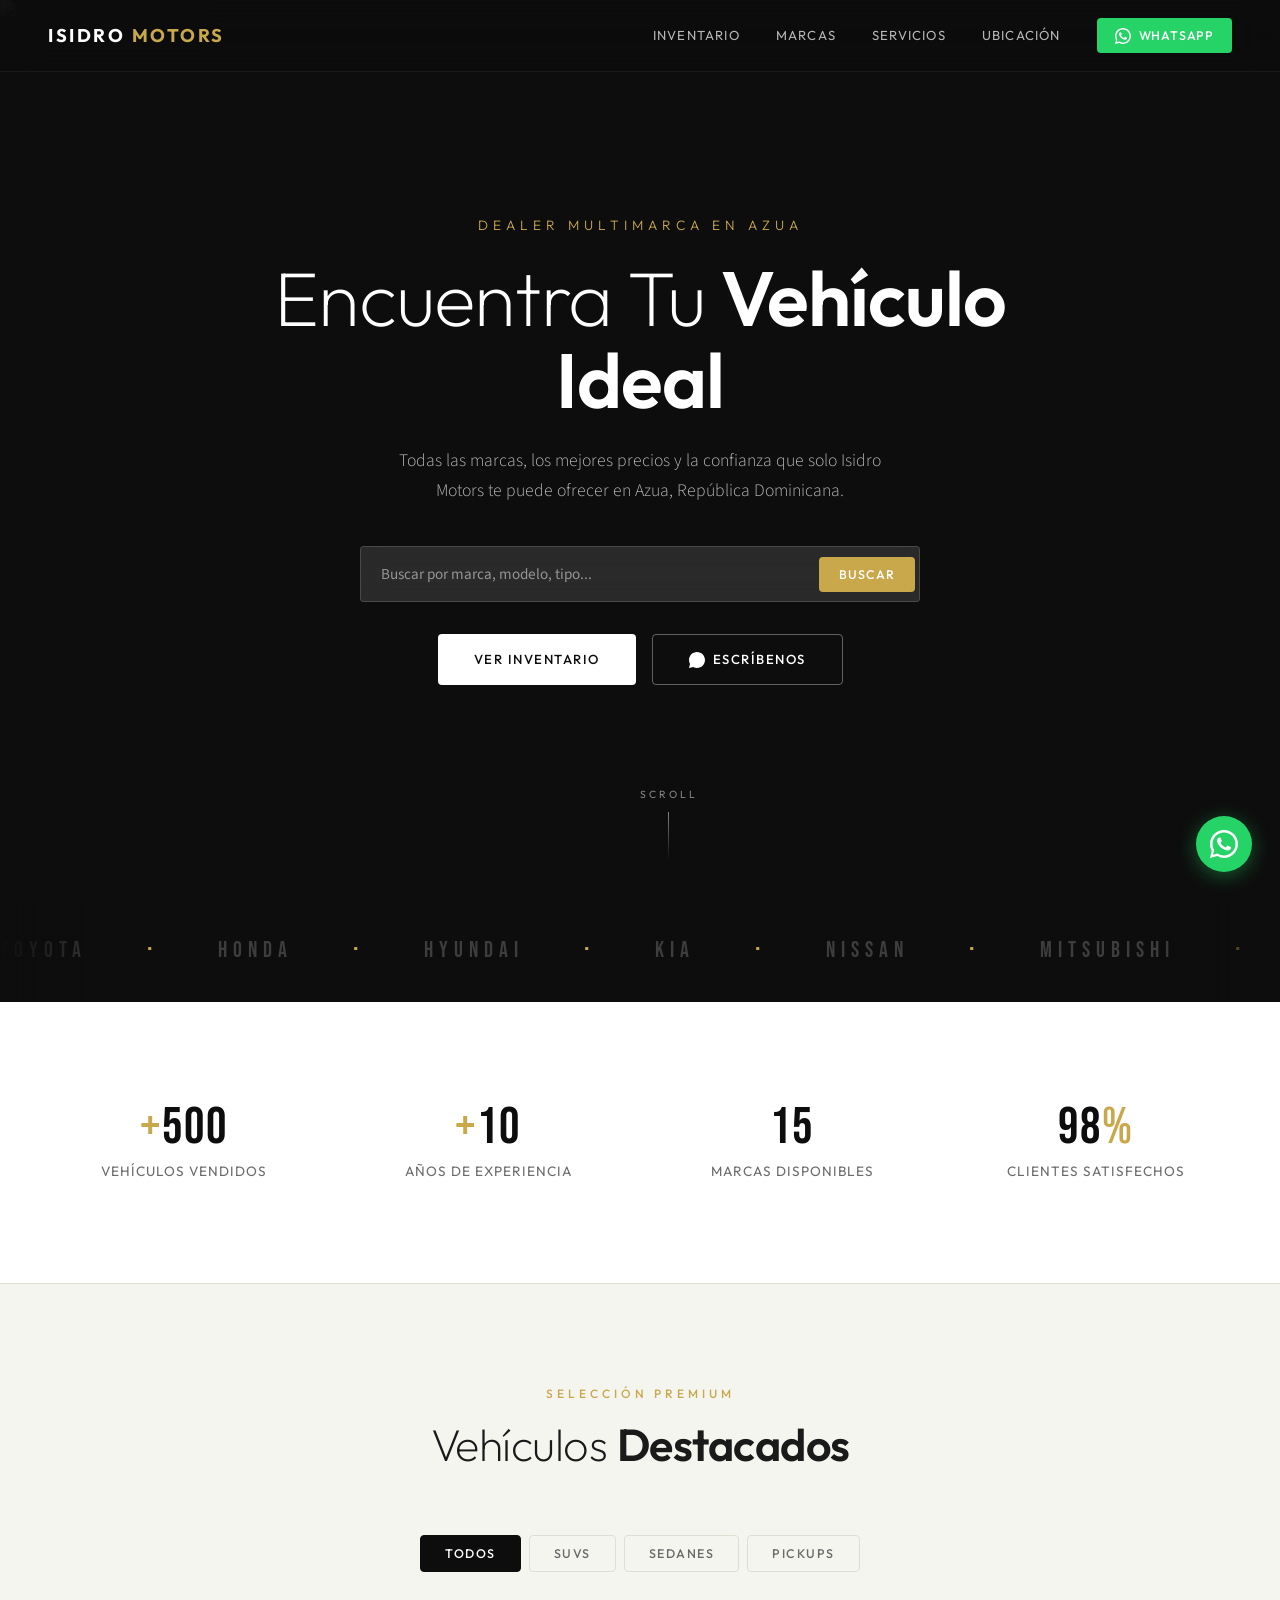
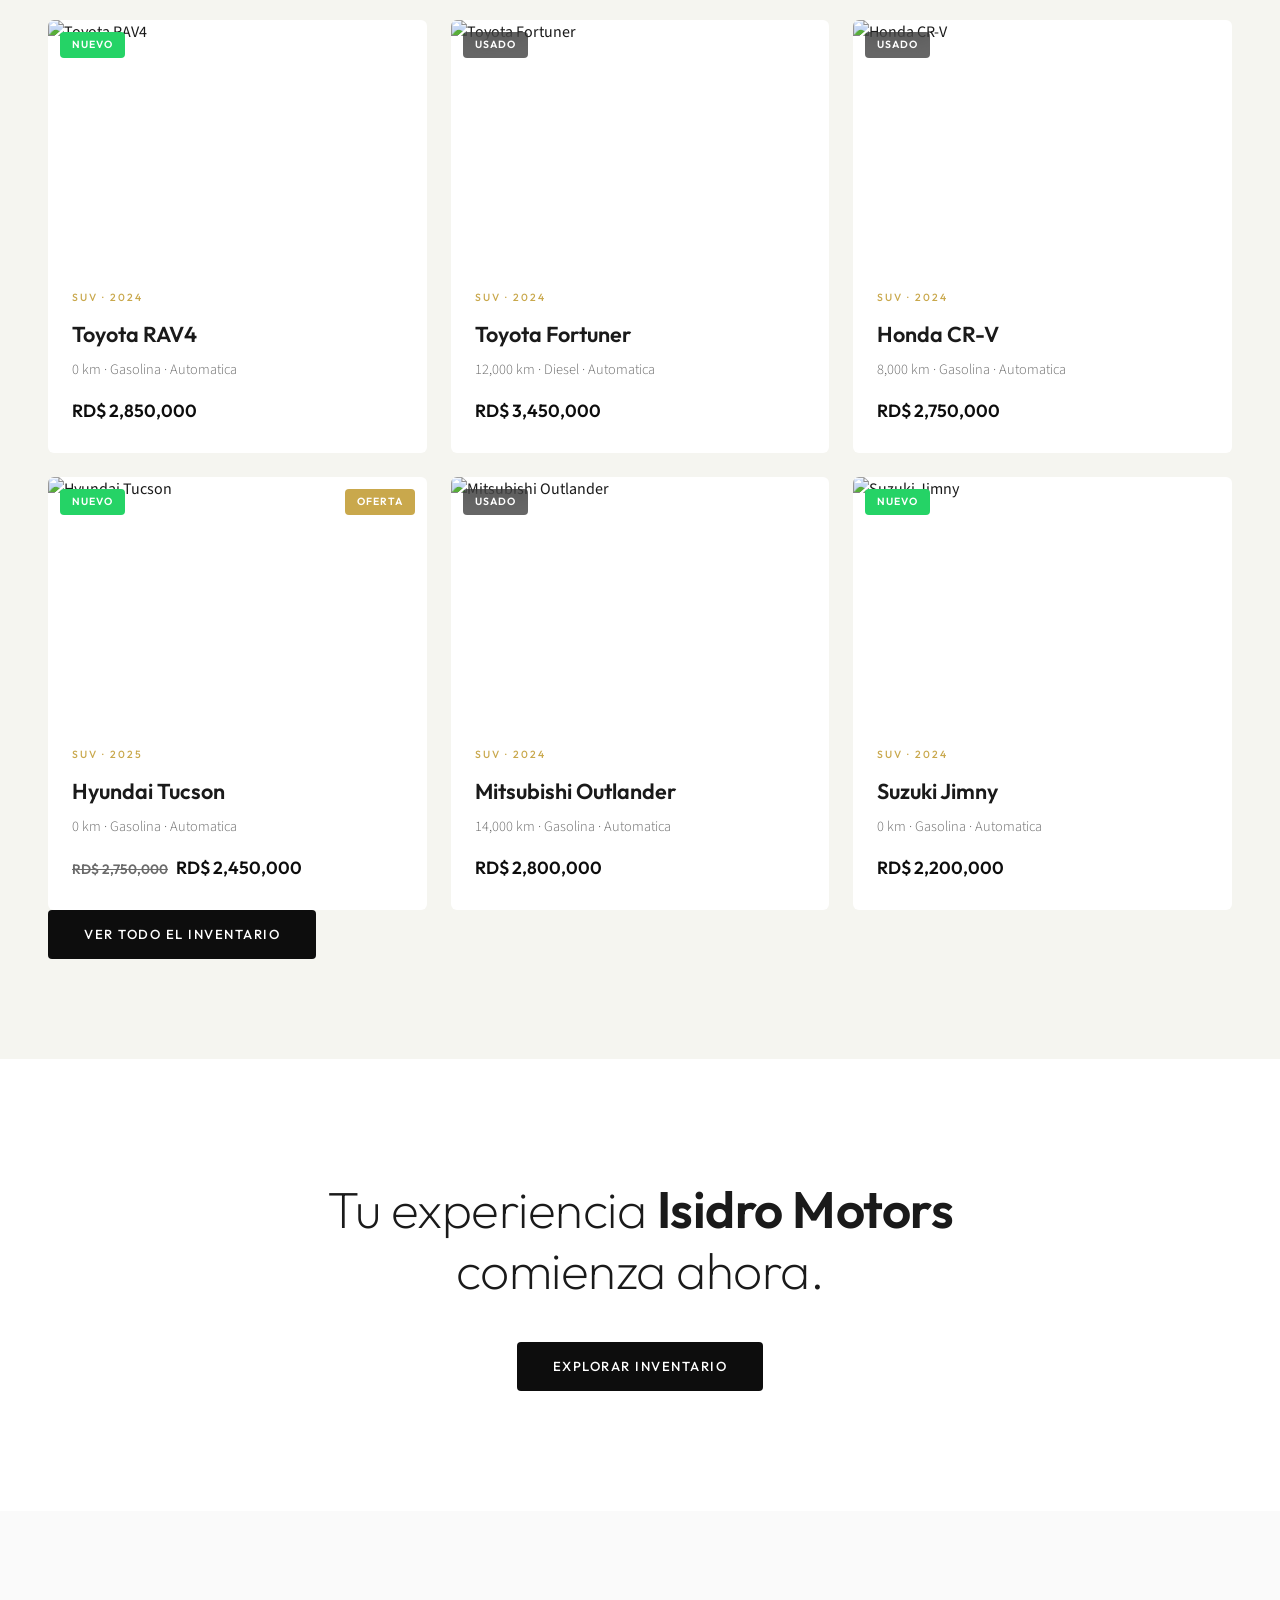
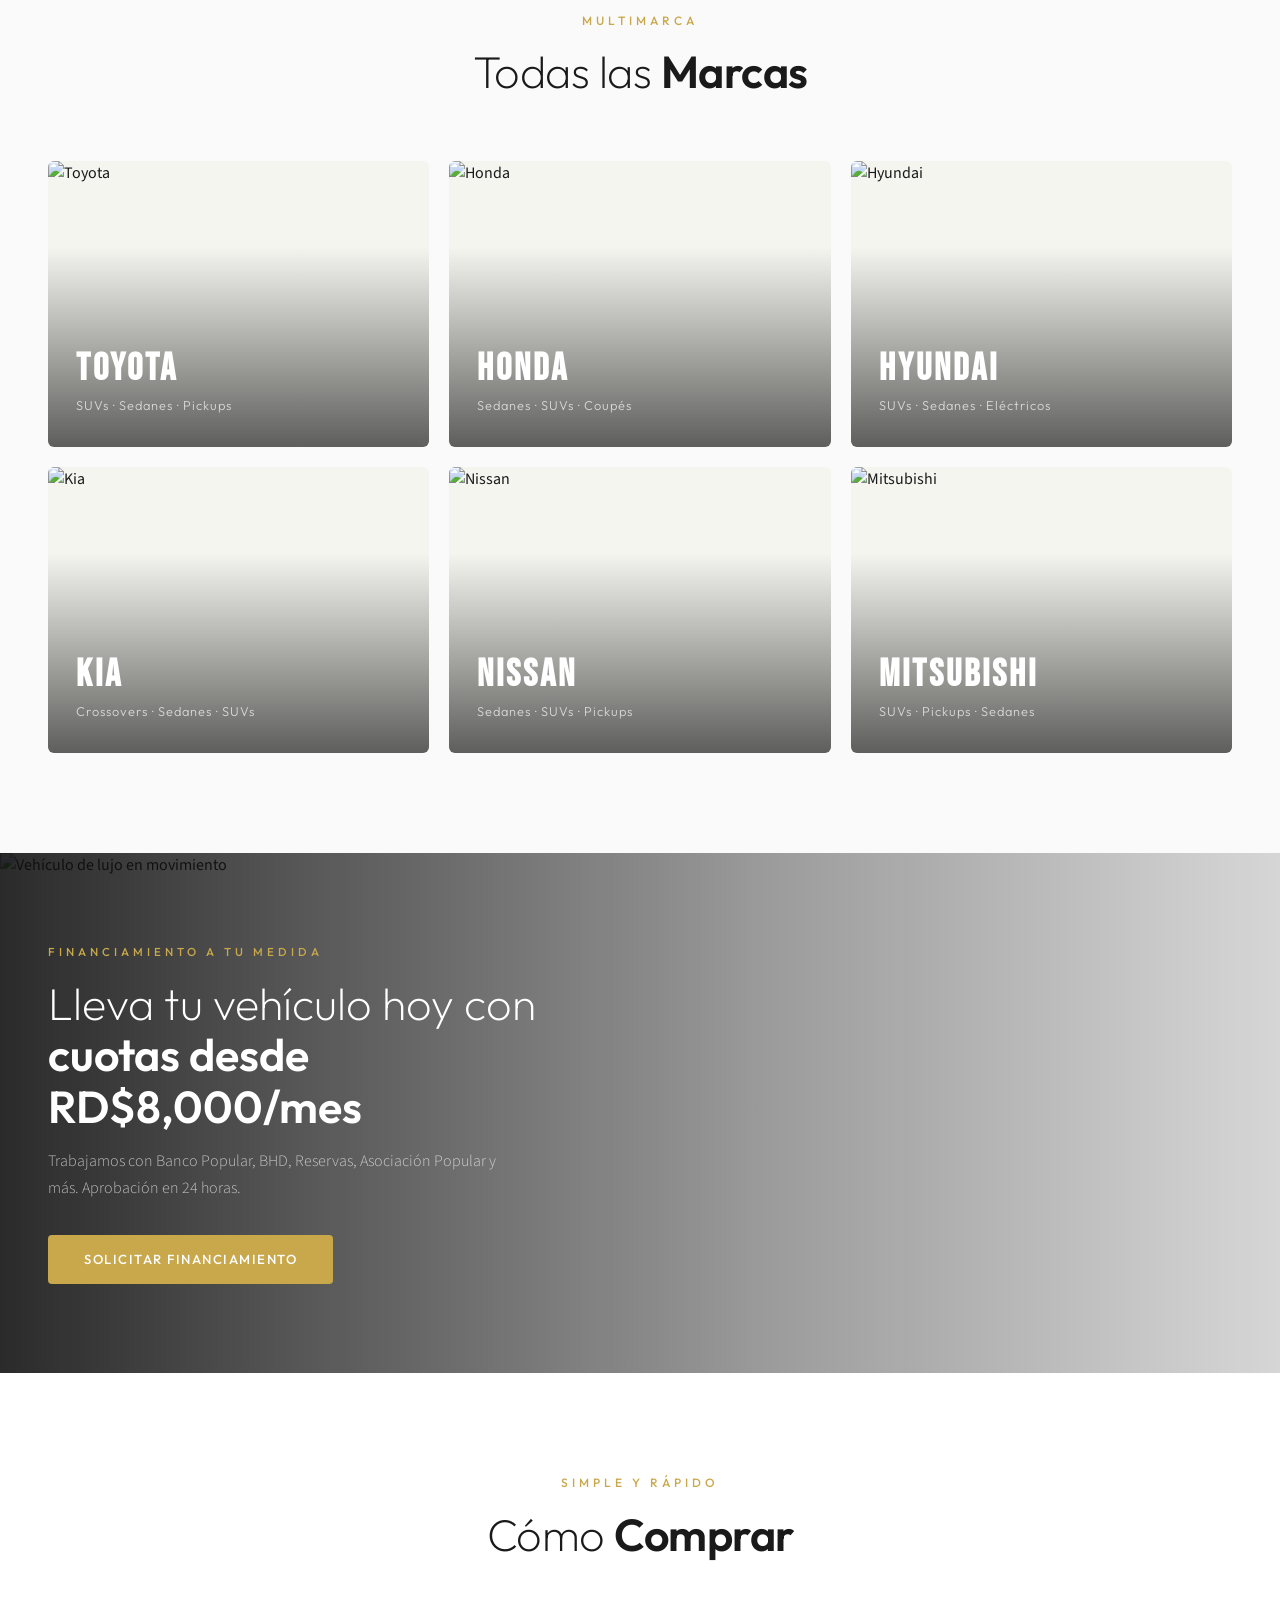
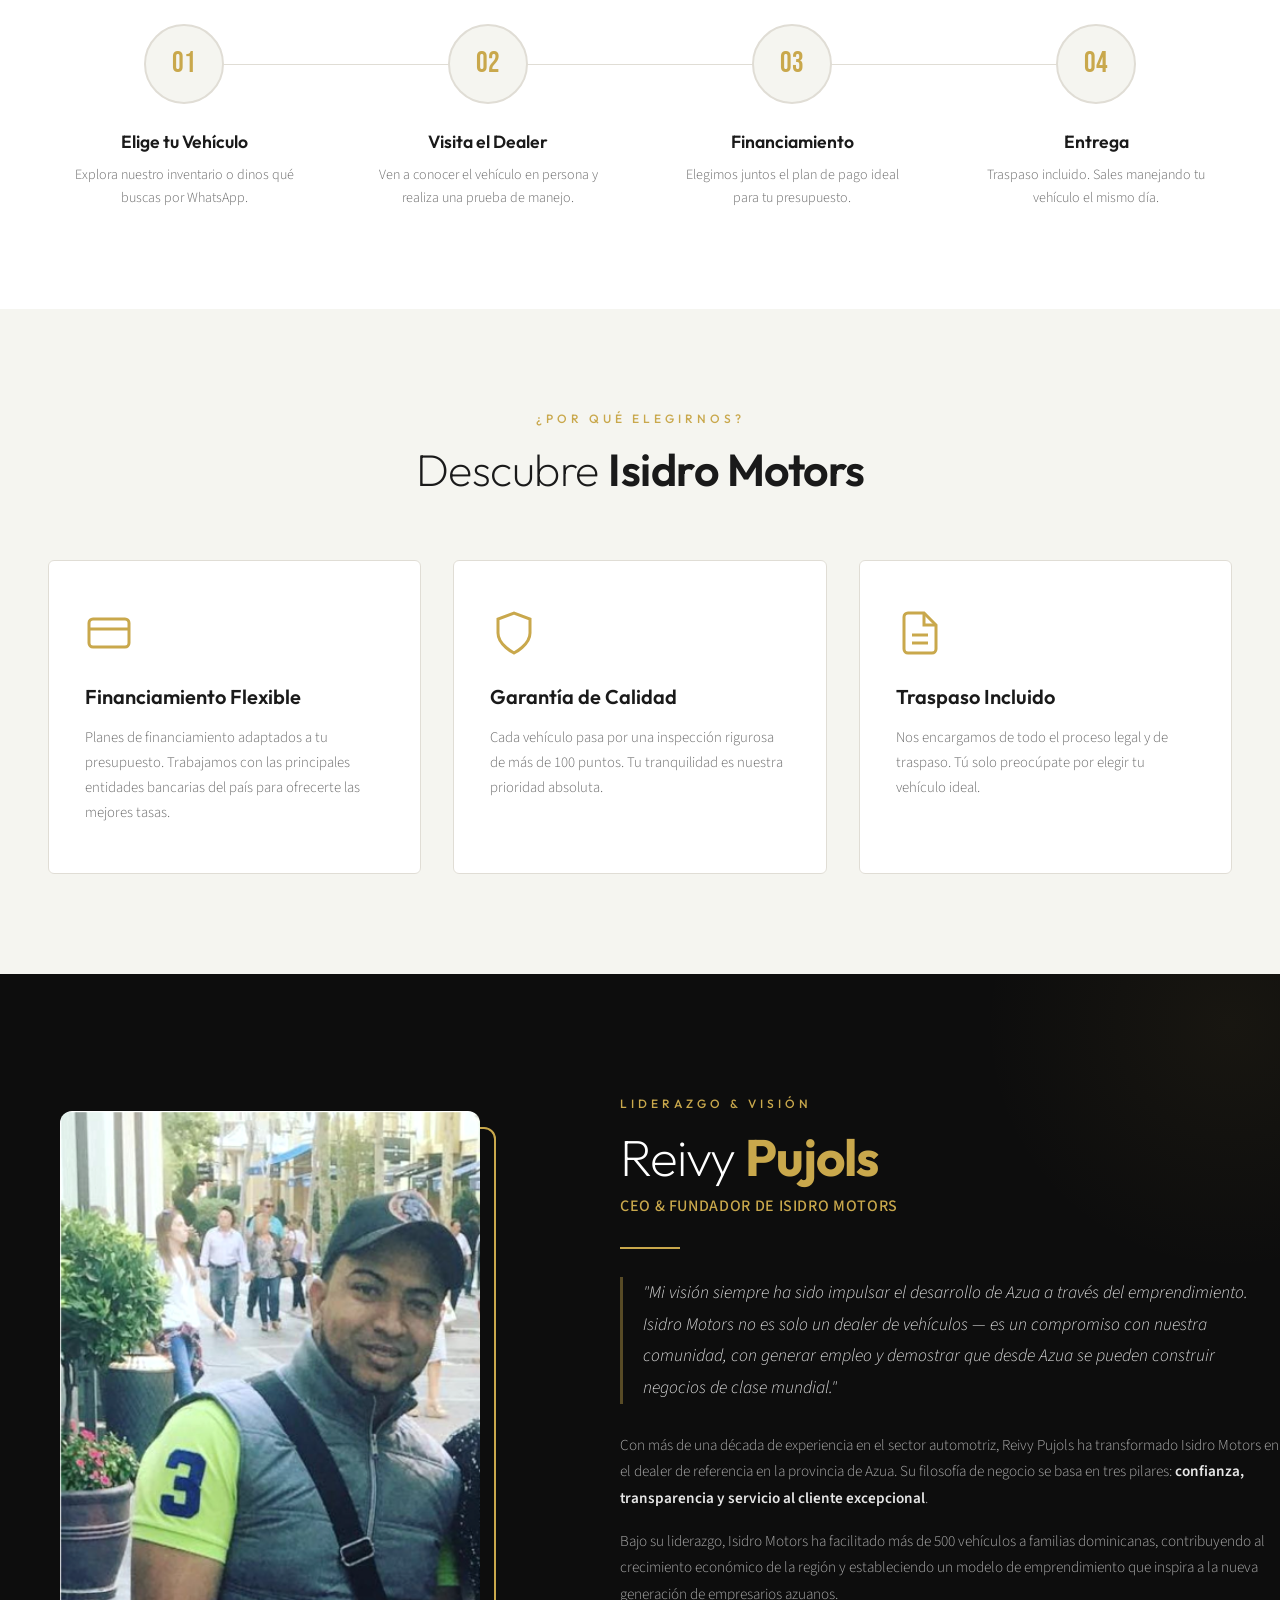
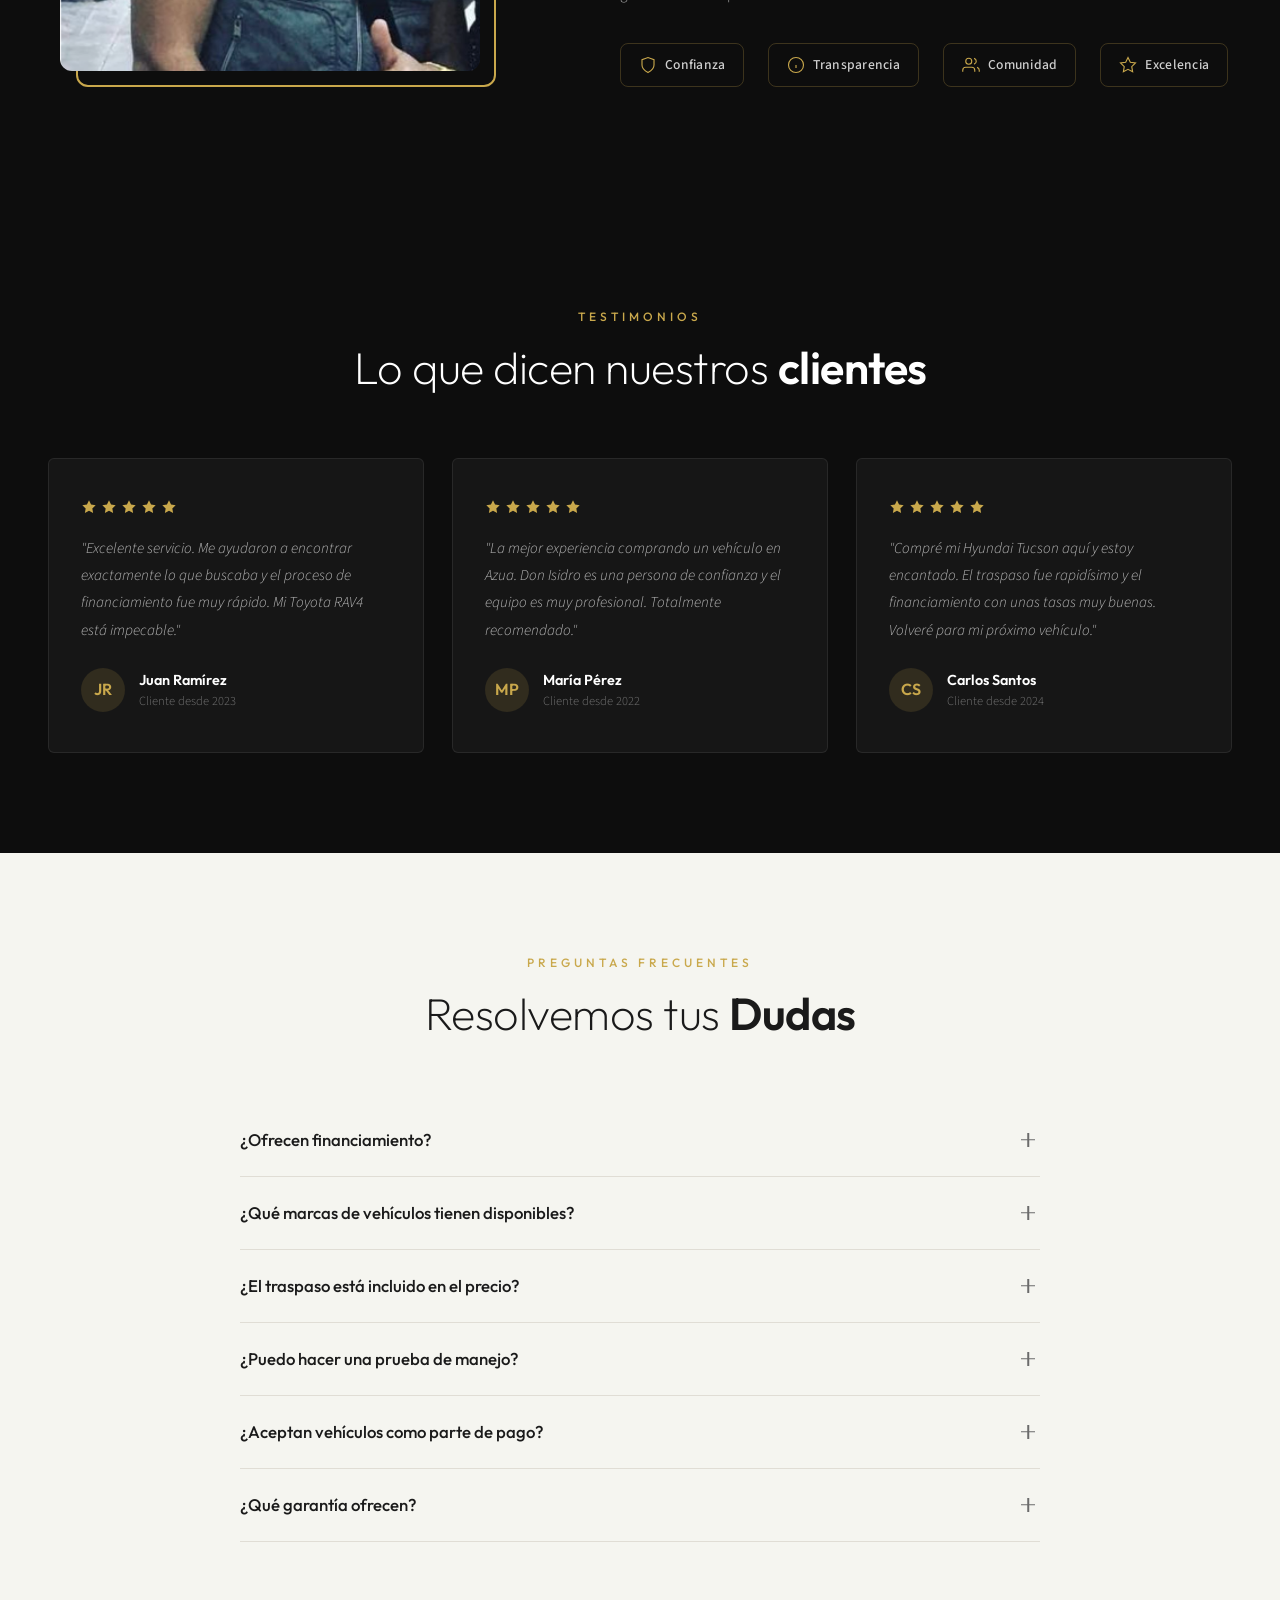
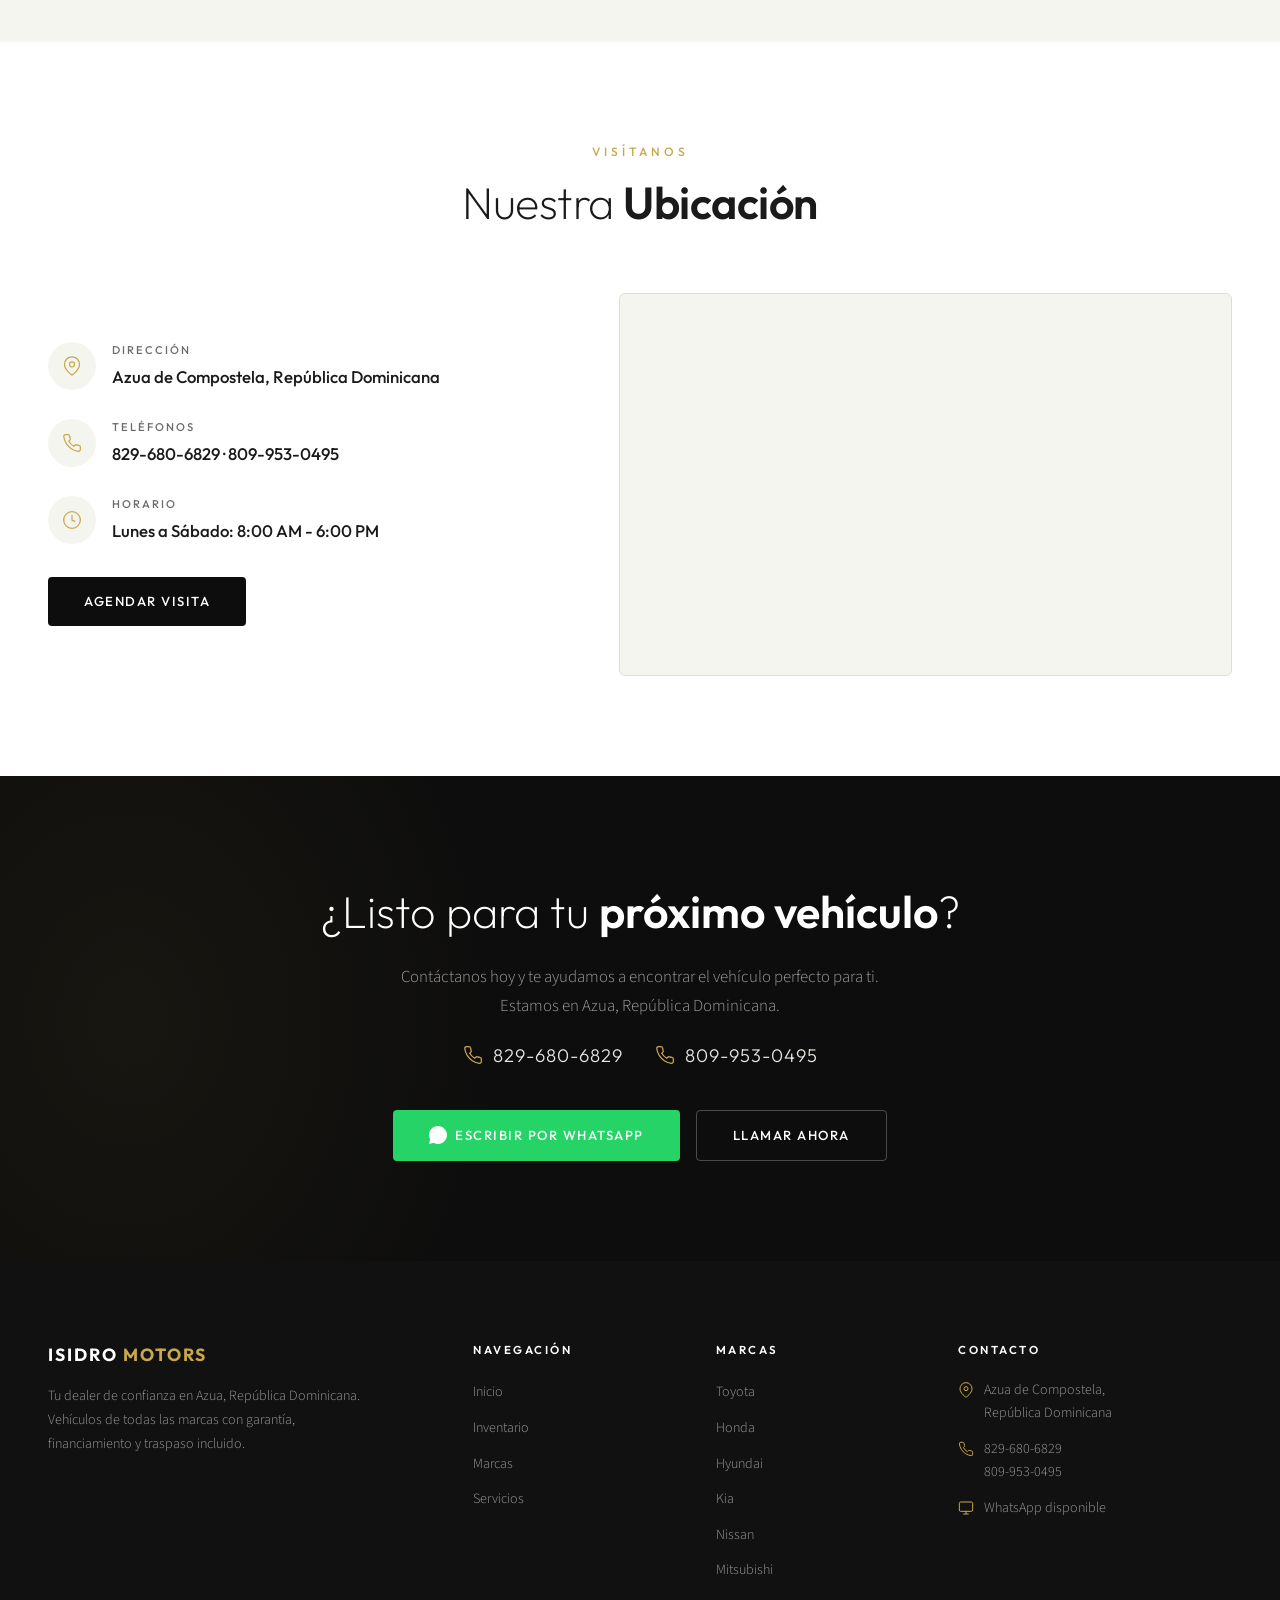
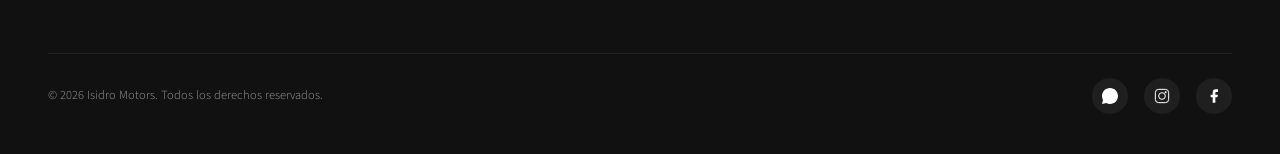
==== commit 44cd56d1: "Agregar sección CEO — Reivy Pujols, fundador de Isidro Motors Sección destacando la visión de empren" ====
--- a/index.html
+++ b/index.html
@@ -315,6 +315,49 @@
         </div>
         <h3 class="discover__card-title">Traspaso Incluido</h3>
         <p class="discover__card-text">Nos encargamos de todo el proceso legal y de traspaso. Tú solo preocúpate por elegir tu vehículo ideal.</p>
+      </div>
+    </div>
+  </section>
+
+  <!-- ═══════════════════════════════════════════
+       CEO — REIVY PUJOLS
+  ═══════════════════════════════════════════ -->
+  <section class="ceo">
+    <div class="ceo__inner">
+      <div class="ceo__image-col reveal">
+        <div class="ceo__image-frame">
+          <img src="CEO.png" alt="Reivy Pujols — CEO de Isidro Motors" class="ceo__photo" loading="lazy">
+          <div class="ceo__image-accent"></div>
+        </div>
+      </div>
+      <div class="ceo__content reveal">
+        <p class="section-label">Liderazgo & Visión</p>
+        <h2 class="ceo__name">Reivy <strong>Pujols</strong></h2>
+        <p class="ceo__role">CEO & Fundador de Isidro Motors</p>
+        <div class="ceo__divider"></div>
+        <blockquote class="ceo__quote">
+          "Mi visión siempre ha sido impulsar el desarrollo de Azua a través del emprendimiento. Isidro Motors no es solo un dealer de vehículos — es un compromiso con nuestra comunidad, con generar empleo y demostrar que desde Azua se pueden construir negocios de clase mundial."
+        </blockquote>
+        <p class="ceo__bio">Con más de una década de experiencia en el sector automotriz, Reivy Pujols ha transformado Isidro Motors en el dealer de referencia en la provincia de Azua. Su filosofía de negocio se basa en tres pilares: <strong>confianza, transparencia y servicio al cliente excepcional</strong>.</p>
+        <p class="ceo__bio">Bajo su liderazgo, Isidro Motors ha facilitado más de 500 vehículos a familias dominicanas, contribuyendo al crecimiento económico de la región y estableciendo un modelo de emprendimiento que inspira a la nueva generación de empresarios azuanos.</p>
+        <div class="ceo__values">
+          <div class="ceo__value">
+            <svg viewBox="0 0 24 24"><path d="M12 22s8-4 8-10V5l-8-3-8 3v7c0 6 8 10 8 10z"/></svg>
+            <span>Confianza</span>
+          </div>
+          <div class="ceo__value">
+            <svg viewBox="0 0 24 24"><circle cx="12" cy="12" r="10"/><path d="M12 16v-4M12 8h.01"/></svg>
+            <span>Transparencia</span>
+          </div>
+          <div class="ceo__value">
+            <svg viewBox="0 0 24 24"><path d="M17 21v-2a4 4 0 0 0-4-4H5a4 4 0 0 0-4 4v2"/><circle cx="9" cy="7" r="4"/><path d="M23 21v-2a4 4 0 0 0-3-3.87M16 3.13a4 4 0 0 1 0 7.75"/></svg>
+            <span>Comunidad</span>
+          </div>
+          <div class="ceo__value">
+            <svg viewBox="0 0 24 24"><polygon points="12 2 15.09 8.26 22 9.27 17 14.14 18.18 21.02 12 17.77 5.82 21.02 7 14.14 2 9.27 8.91 8.26 12 2"/></svg>
+            <span>Excelencia</span>
+          </div>
+        </div>
       </div>
     </div>
   </section>
--- a/css/index.css
+++ b/css/index.css
@@ -664,6 +664,172 @@
 }
 
 /* ═══════════════════════════════════════════
+   CEO — REIVY PUJOLS
+═══════════════════════════════════════════ */
+.ceo {
+  padding: 120px 0;
+  background: var(--color-primary);
+  position: relative;
+  overflow: hidden;
+}
+
+.ceo::before {
+  content: '';
+  position: absolute;
+  top: -200px;
+  right: -200px;
+  width: 500px;
+  height: 500px;
+  background: radial-gradient(circle, rgba(201,168,76,0.06) 0%, transparent 70%);
+  pointer-events: none;
+}
+
+.ceo__inner {
+  max-width: var(--max-width);
+  margin: 0 auto;
+  padding: 0 var(--section-padding);
+  display: grid;
+  grid-template-columns: 0.45fr 0.55fr;
+  gap: 80px;
+  align-items: center;
+}
+
+.ceo__image-col {
+  display: flex;
+  justify-content: center;
+}
+
+.ceo__image-frame {
+  position: relative;
+  width: 100%;
+  max-width: 420px;
+}
+
+.ceo__photo {
+  width: 100%;
+  aspect-ratio: 3 / 4;
+  object-fit: cover;
+  object-position: center top;
+  border-radius: 12px;
+  display: block;
+  position: relative;
+  z-index: 2;
+  filter: grayscale(15%) contrast(1.05);
+}
+
+.ceo__image-accent {
+  position: absolute;
+  bottom: -16px;
+  right: -16px;
+  width: 100%;
+  height: 100%;
+  border: 2px solid var(--color-accent);
+  border-radius: 12px;
+  z-index: 1;
+}
+
+.ceo__content .section-label {
+  text-align: left;
+}
+
+.ceo__name {
+  font-family: var(--font-heading);
+  font-size: clamp(2.2rem, 4vw, 3.2rem);
+  font-weight: 200;
+  color: #fff;
+  margin-top: 12px;
+  letter-spacing: -0.02em;
+  line-height: 1.1;
+}
+
+.ceo__name strong {
+  font-weight: 700;
+  color: var(--color-accent);
+}
+
+.ceo__role {
+  font-family: var(--font-body);
+  font-size: 1rem;
+  color: var(--color-accent);
+  margin-top: 8px;
+  font-weight: 500;
+  letter-spacing: 0.04em;
+  text-transform: uppercase;
+}
+
+.ceo__divider {
+  width: 60px;
+  height: 2px;
+  background: var(--color-accent);
+  margin: 28px 0;
+}
+
+.ceo__quote {
+  font-family: var(--font-body);
+  font-size: 1.1rem;
+  color: rgba(255,255,255,0.85);
+  line-height: 1.8;
+  font-style: italic;
+  font-weight: 300;
+  padding-left: 20px;
+  border-left: 3px solid rgba(201,168,76,0.4);
+  margin: 0 0 28px 0;
+}
+
+.ceo__bio {
+  font-family: var(--font-body);
+  font-size: 0.95rem;
+  color: rgba(255,255,255,0.65);
+  line-height: 1.75;
+  font-weight: 300;
+  margin-bottom: 16px;
+}
+
+.ceo__bio strong {
+  color: rgba(255,255,255,0.9);
+  font-weight: 600;
+}
+
+.ceo__values {
+  display: flex;
+  gap: 24px;
+  margin-top: 36px;
+  flex-wrap: wrap;
+}
+
+.ceo__value {
+  display: flex;
+  align-items: center;
+  gap: 8px;
+  padding: 10px 18px;
+  border: 1px solid rgba(201,168,76,0.25);
+  border-radius: 8px;
+  transition: all 0.3s ease;
+}
+
+.ceo__value:hover {
+  border-color: var(--color-accent);
+  background: rgba(201,168,76,0.08);
+}
+
+.ceo__value svg {
+  width: 18px;
+  height: 18px;
+  fill: none;
+  stroke: var(--color-accent);
+  stroke-width: 1.5;
+  flex-shrink: 0;
+}
+
+.ceo__value span {
+  font-family: var(--font-body);
+  font-size: 0.85rem;
+  color: rgba(255,255,255,0.8);
+  font-weight: 500;
+  letter-spacing: 0.02em;
+}
+
+/* ═══════════════════════════════════════════
    TESTIMONIALS
 ═══════════════════════════════════════════ */
 .testimonials {
@@ -1013,6 +1179,16 @@
   .cinematic { height: 420px; }
   .cinematic__content { padding: 0 24px; }
 
+  .ceo__inner { grid-template-columns: 1fr; gap: 48px; max-width: 640px; }
+  .ceo__image-frame { max-width: 340px; }
+  .ceo__image-col { order: 0; }
+  .ceo__content .section-label { text-align: center; }
+  .ceo__name { text-align: center; }
+  .ceo__role { text-align: center; }
+  .ceo__divider { margin: 28px auto; }
+  .ceo__values { justify-content: center; }
+  .ceo { padding: 80px 24px; }
+
   .featured,
   .journey,
   .brands,
@@ -1067,6 +1243,9 @@
   .cinematic__title { font-size: 1.6rem; }
   .location__grid { gap: 32px; }
   .location__map { aspect-ratio: 16/9; }
+  .ceo__values { gap: 12px; }
+  .ceo__value { padding: 8px 14px; }
+  .ceo__quote { font-size: 1rem; }
   .testimonials, .faq, .location, .process, .stats { padding-left: 24px; padding-right: 24px; }
 }
 
@@ -1101,5 +1280,10 @@
   .stats__grid { grid-template-columns: 1fr 1fr; }
   .cinematic { height: 440px; }
   .cinematic__content { padding: 0 16px; }
+  .ceo { padding: 64px 16px; }
+  .ceo__image-frame { max-width: 280px; }
+  .ceo__image-accent { bottom: -10px; right: -10px; }
+  .ceo__values { gap: 8px; }
+  .ceo__value { padding: 8px 12px; flex: 1 1 calc(50% - 8px); justify-content: center; }
   .testimonials, .faq, .location, .process, .stats { padding-left: 16px; padding-right: 16px; }
 }
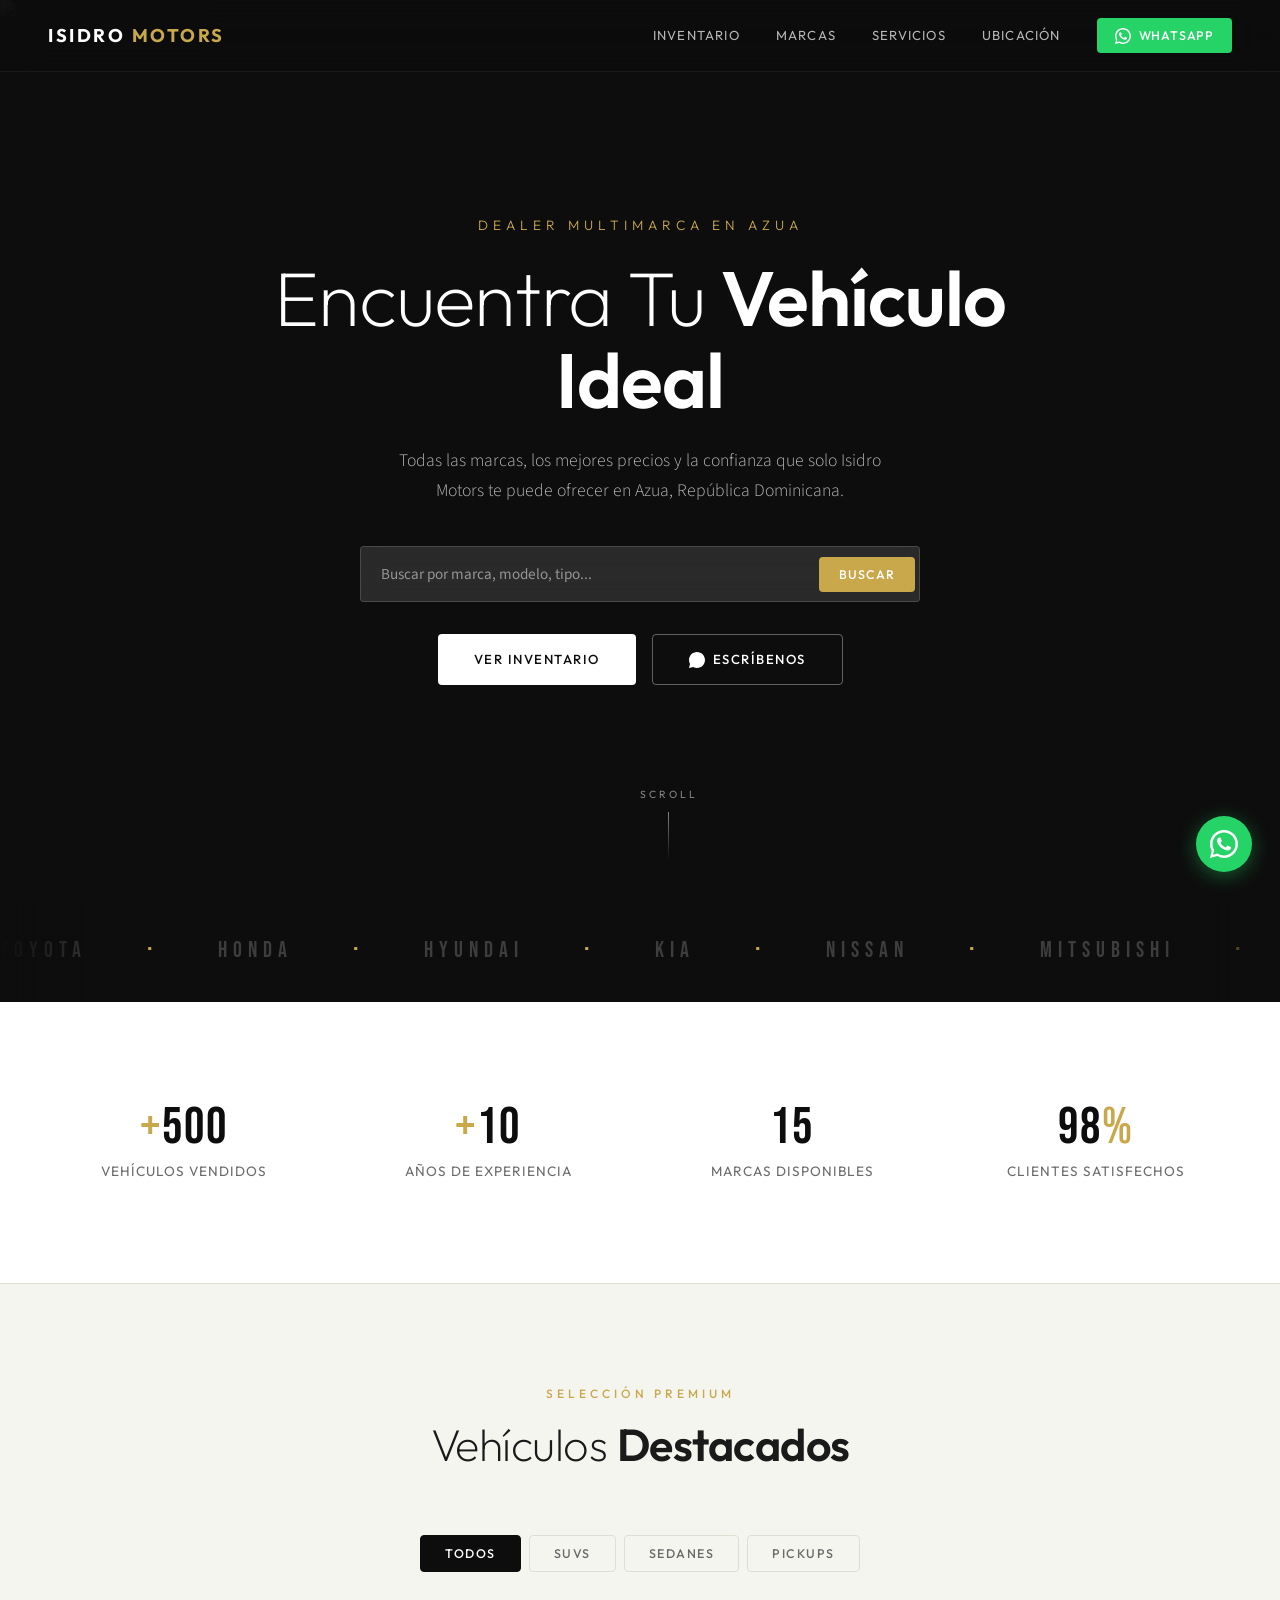
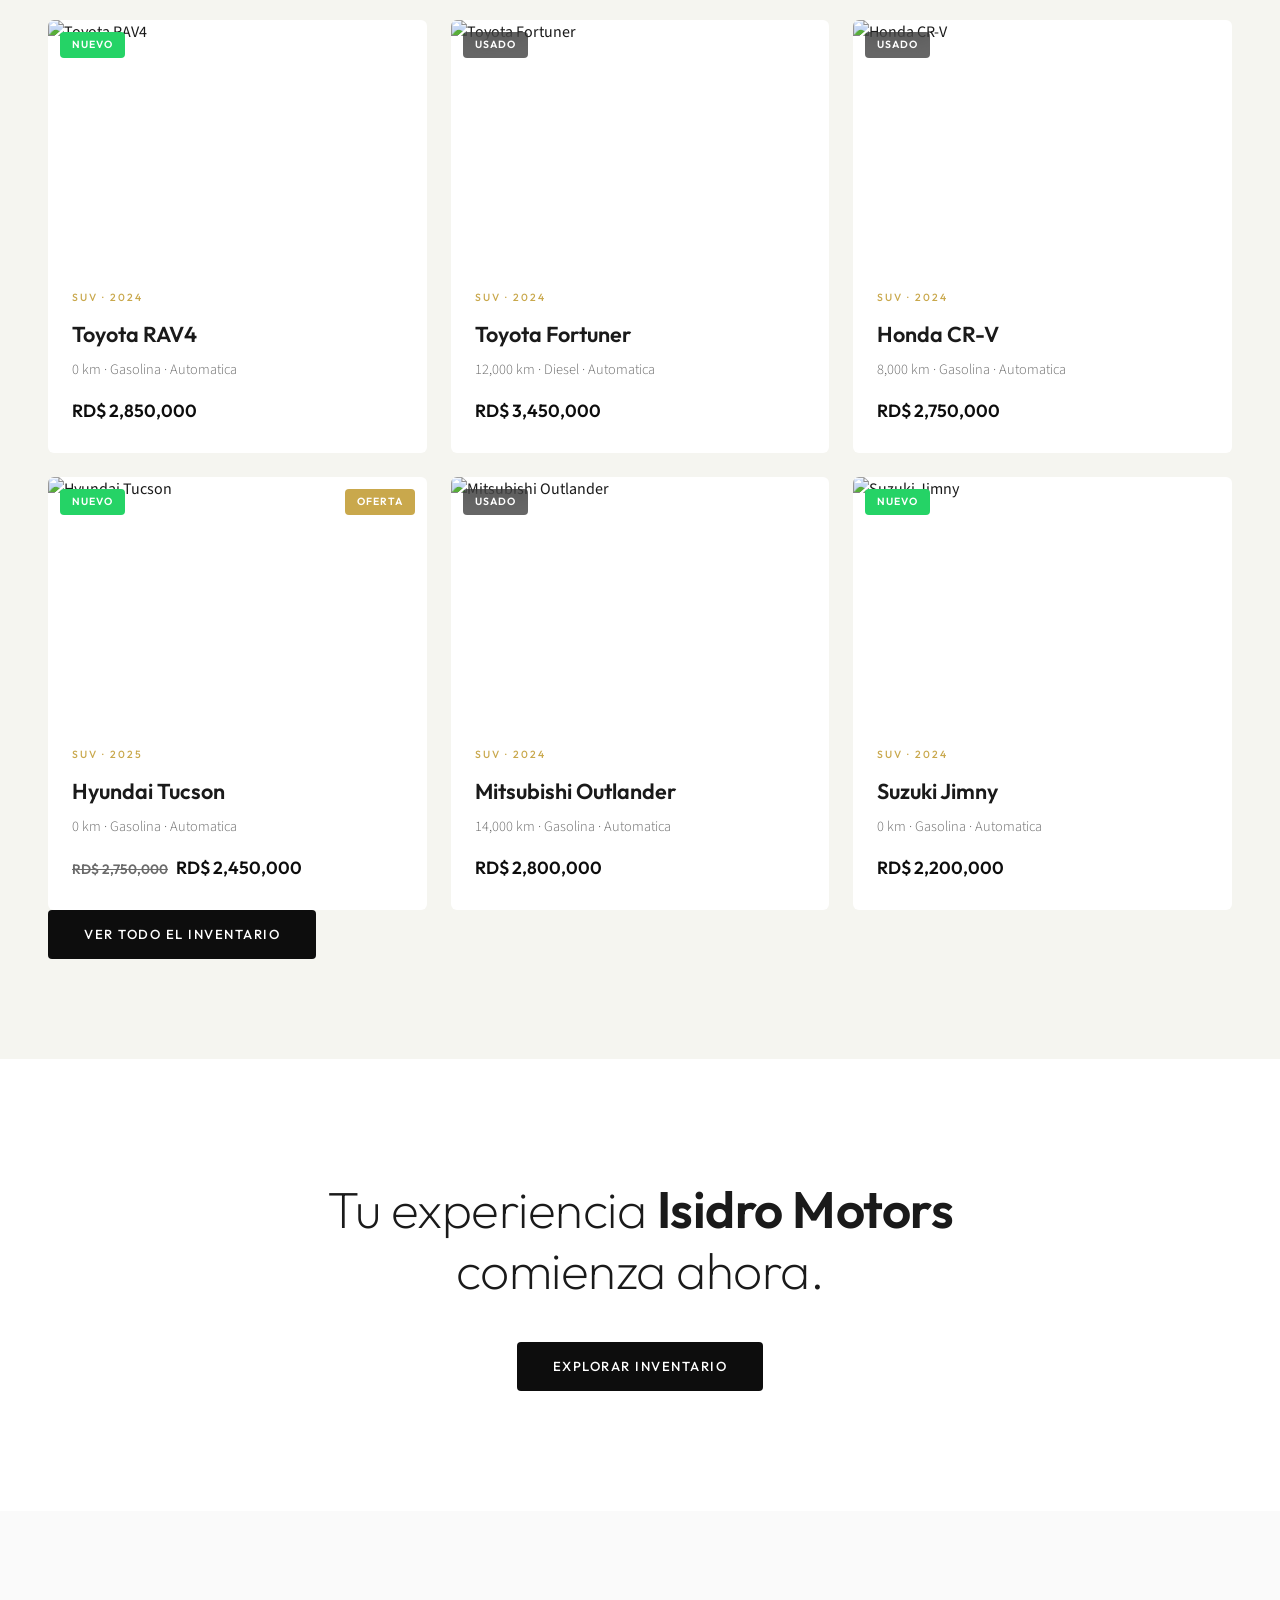
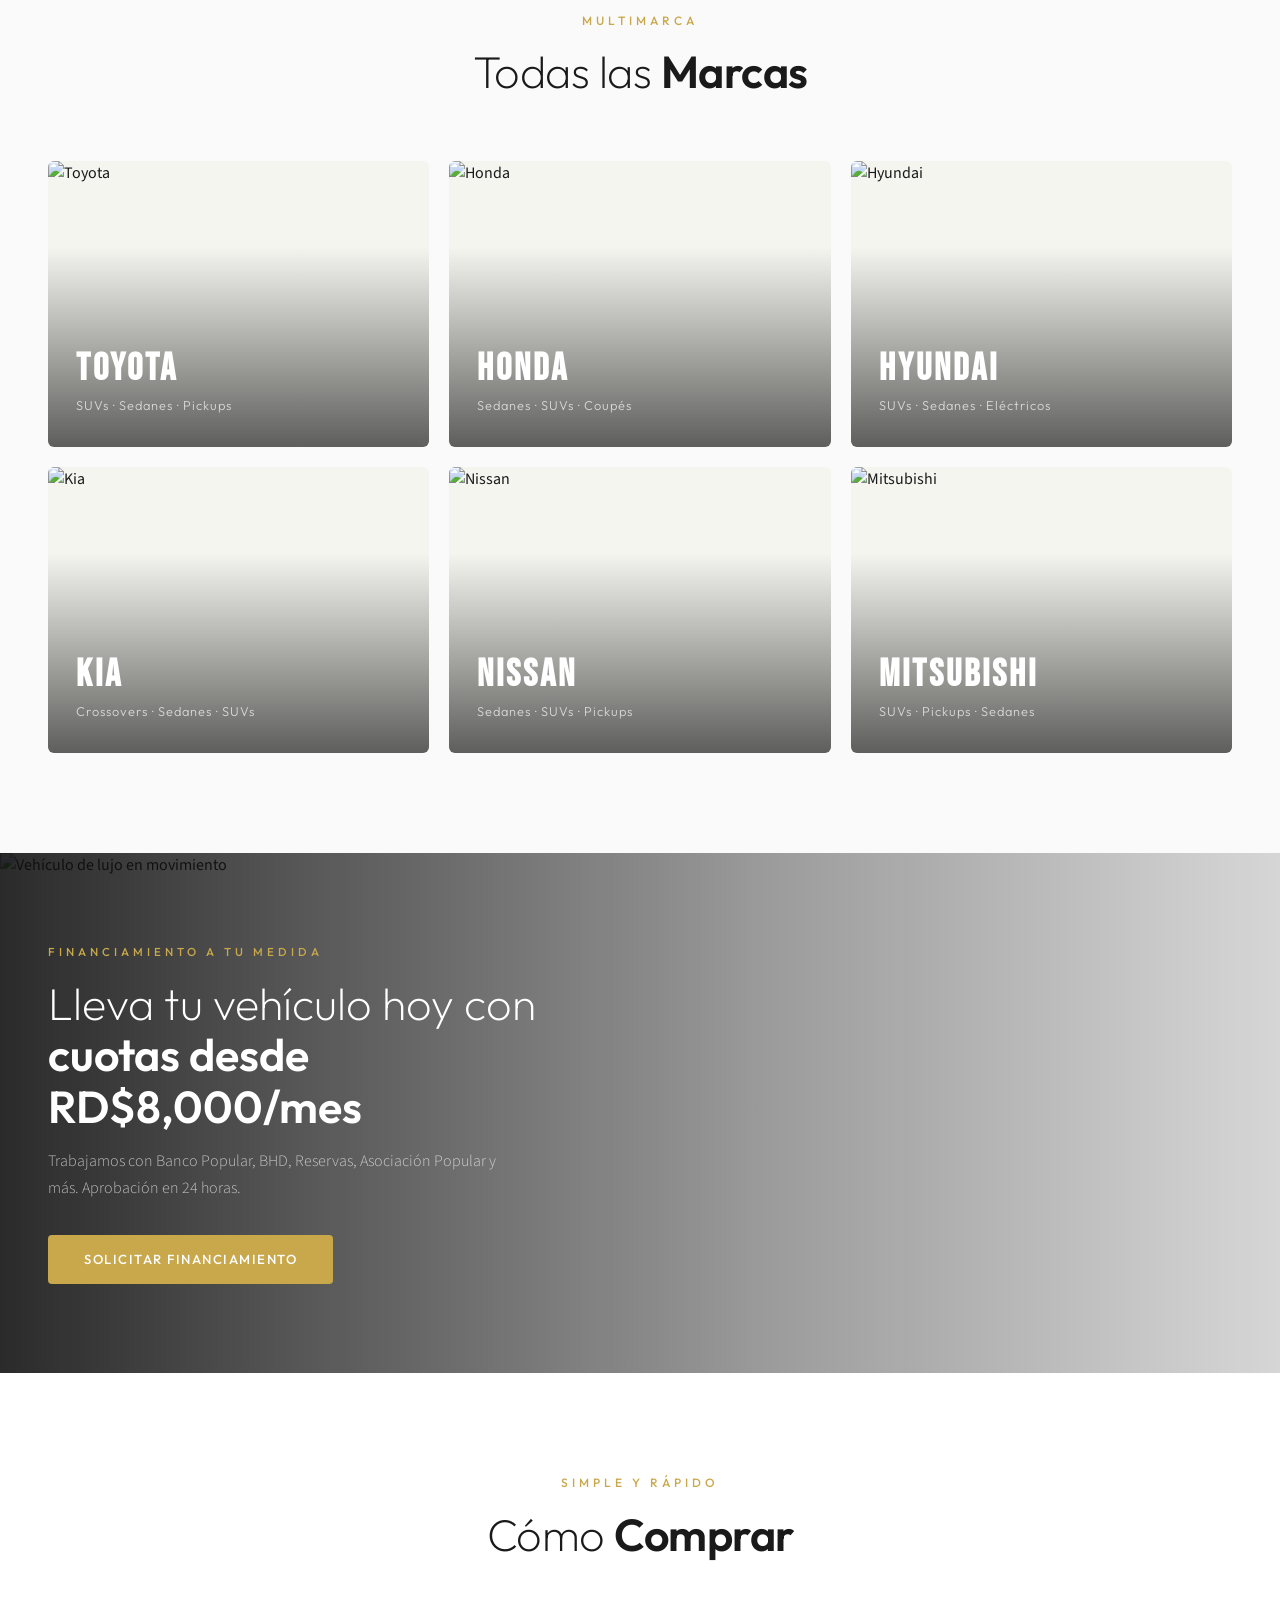
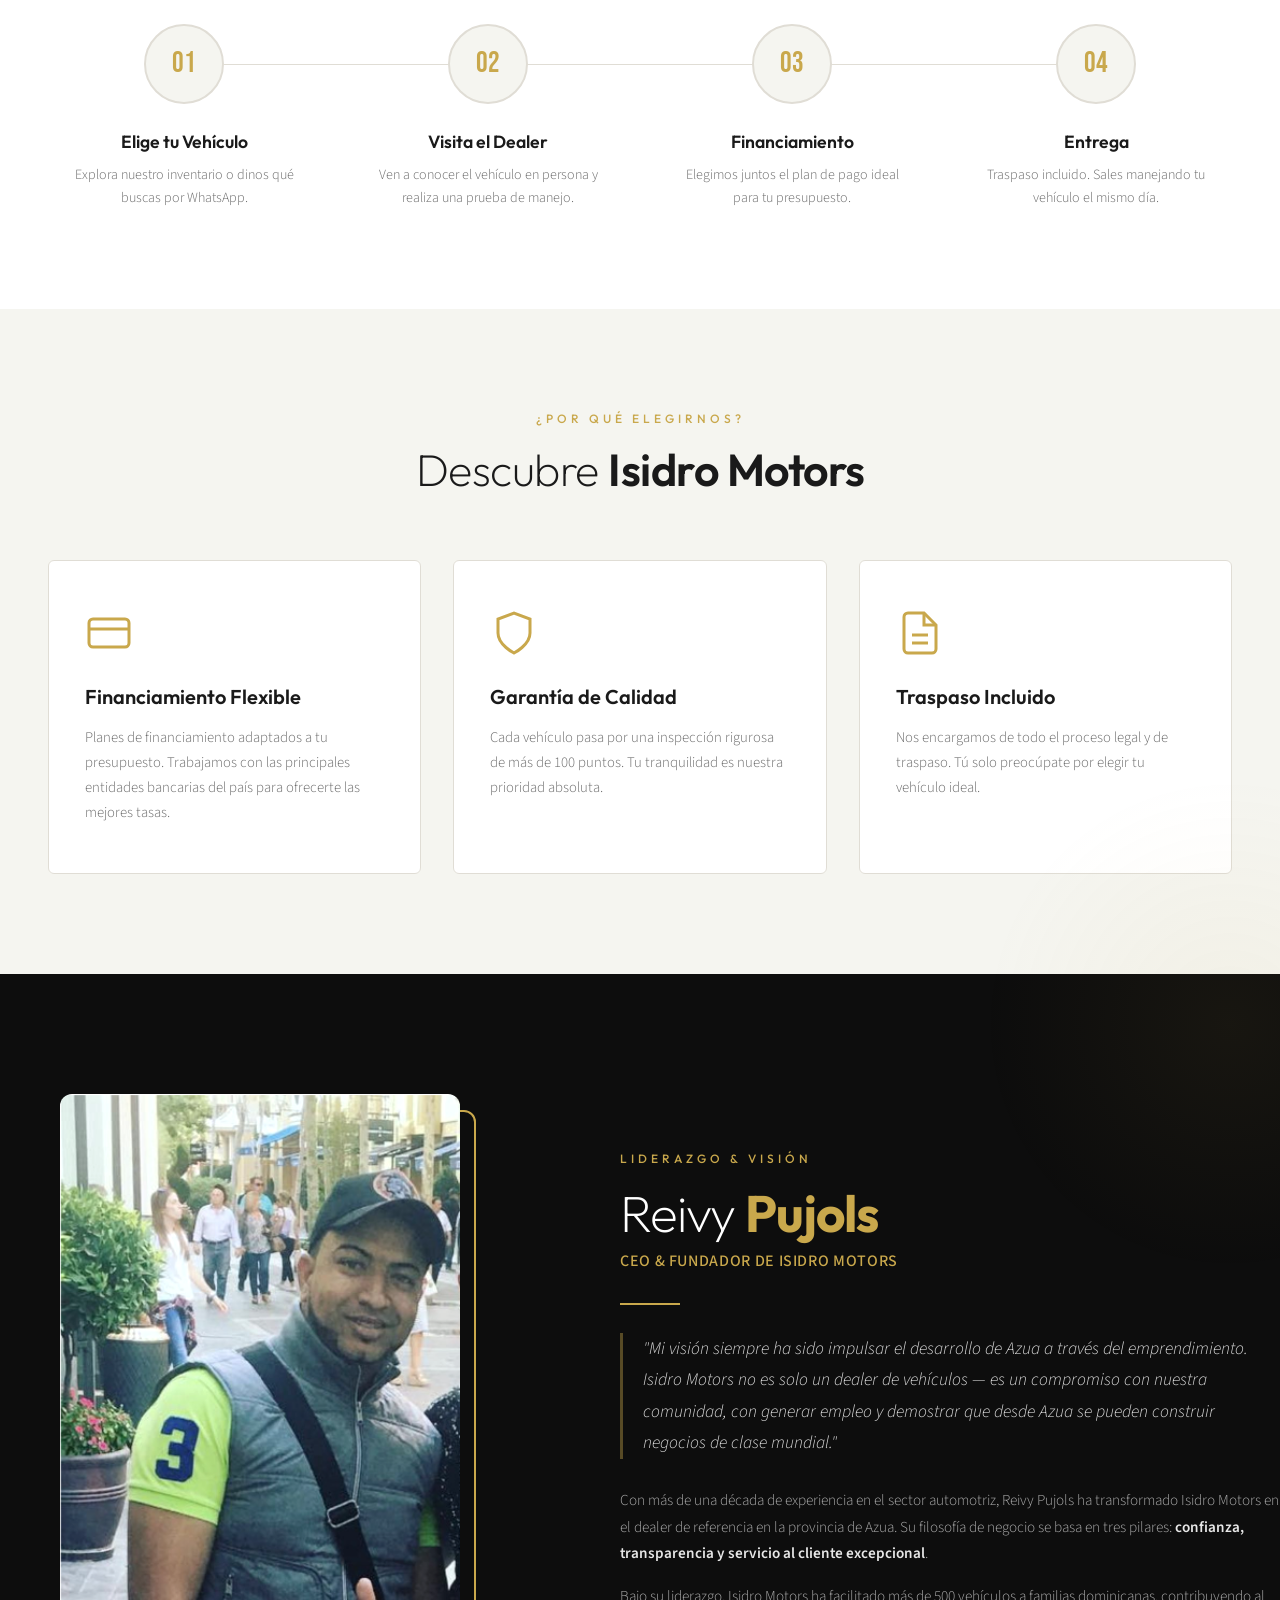
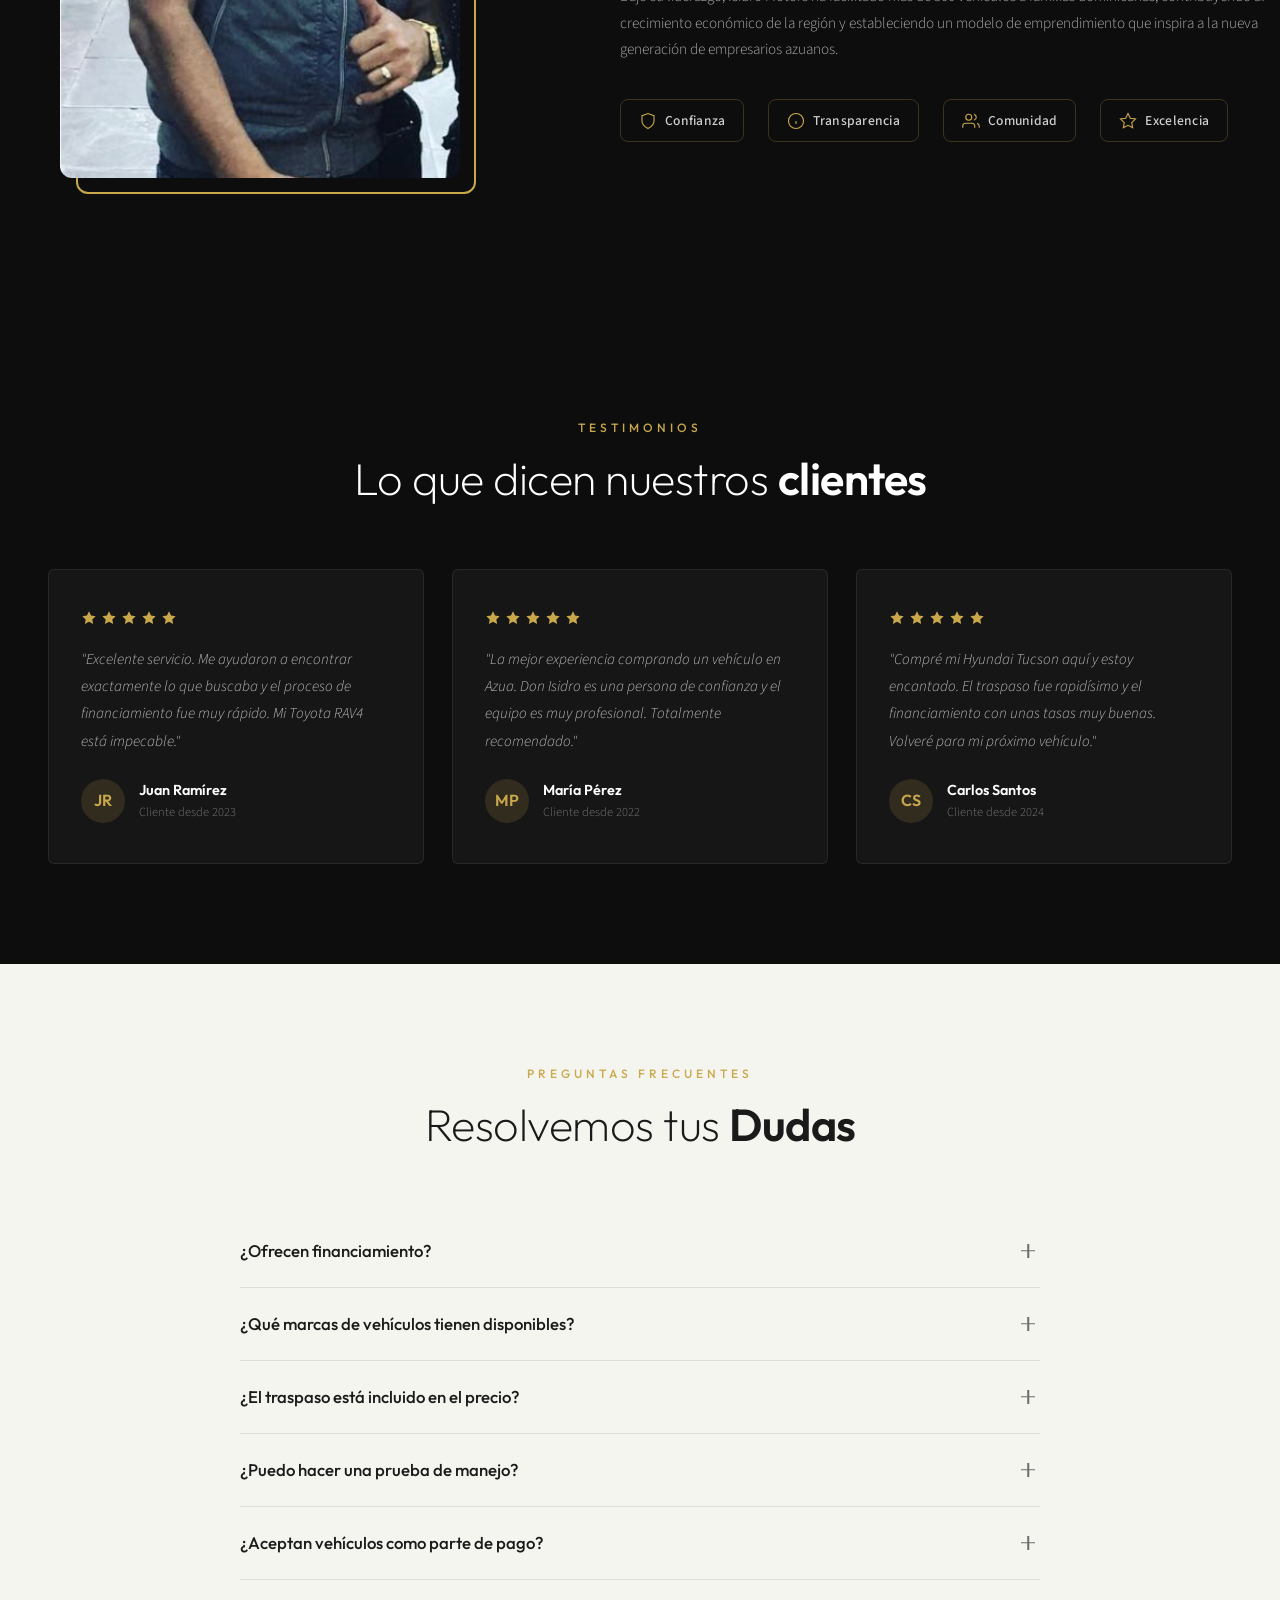
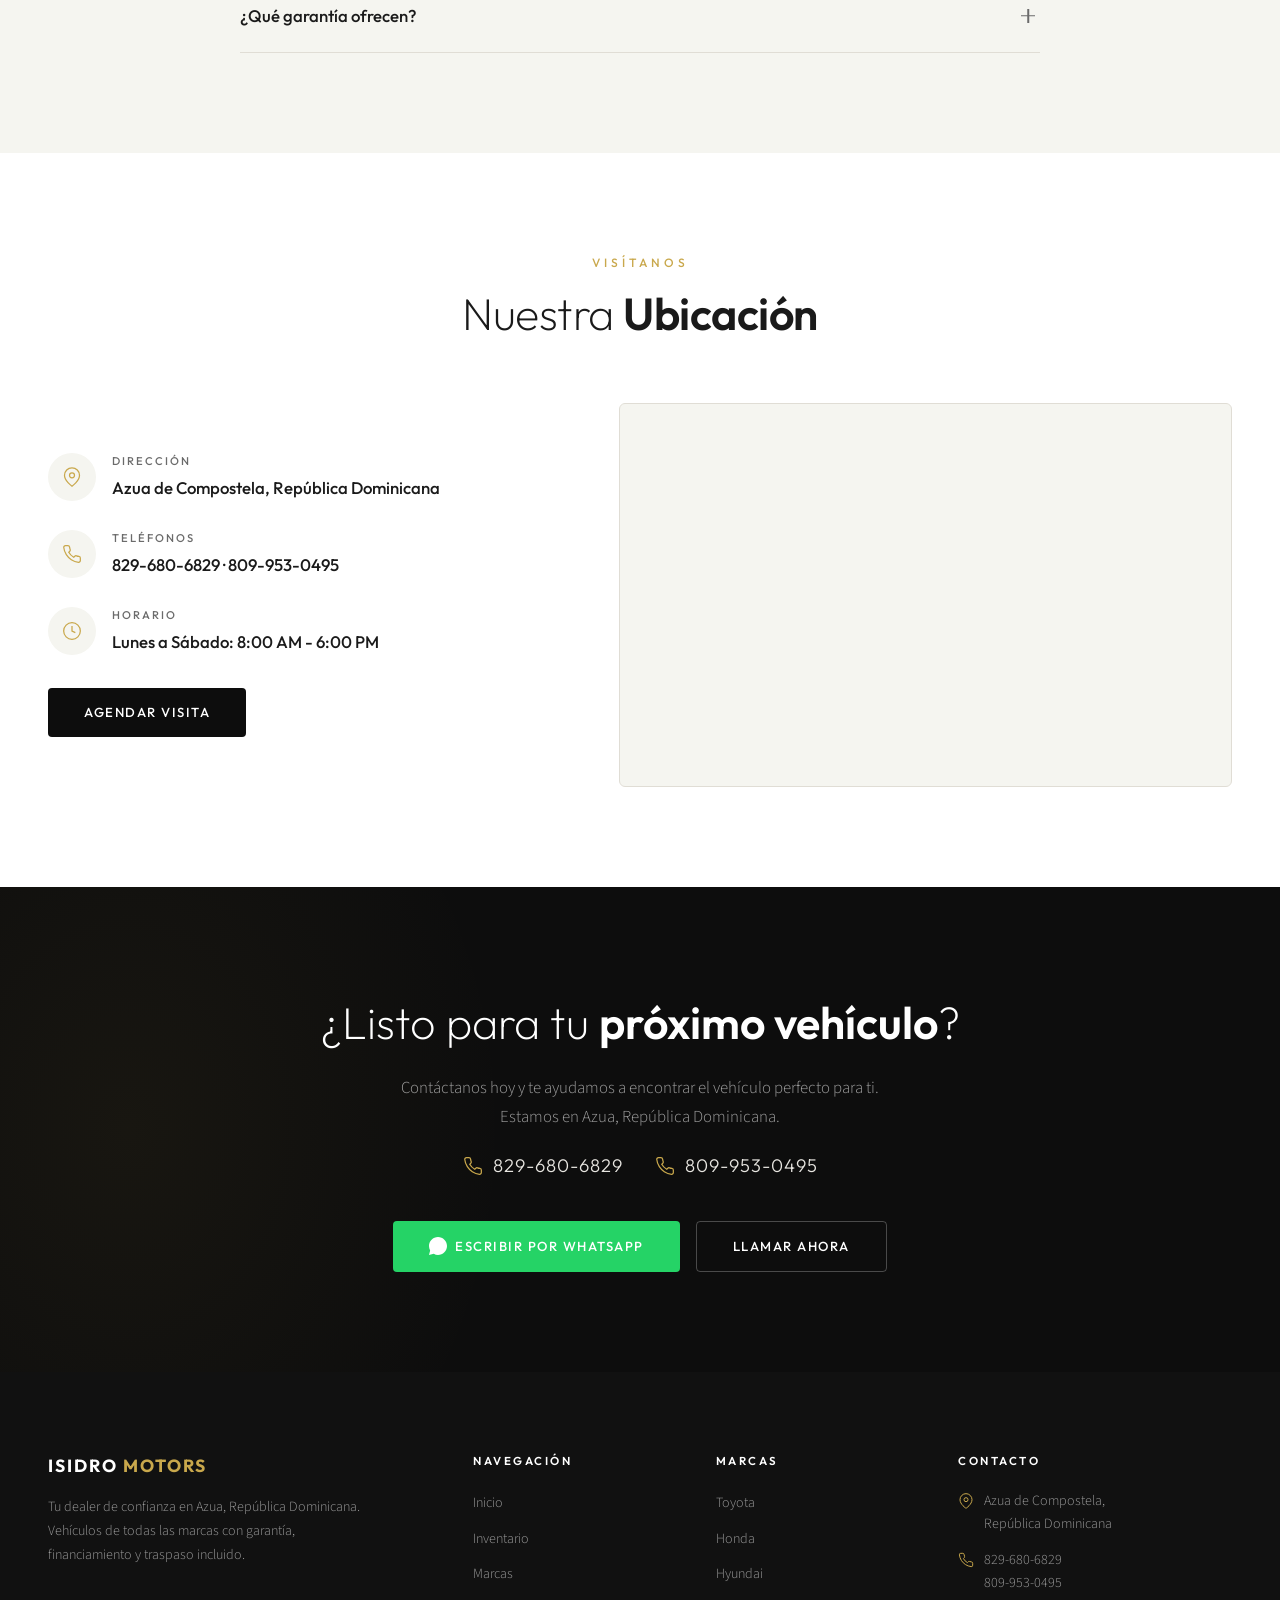
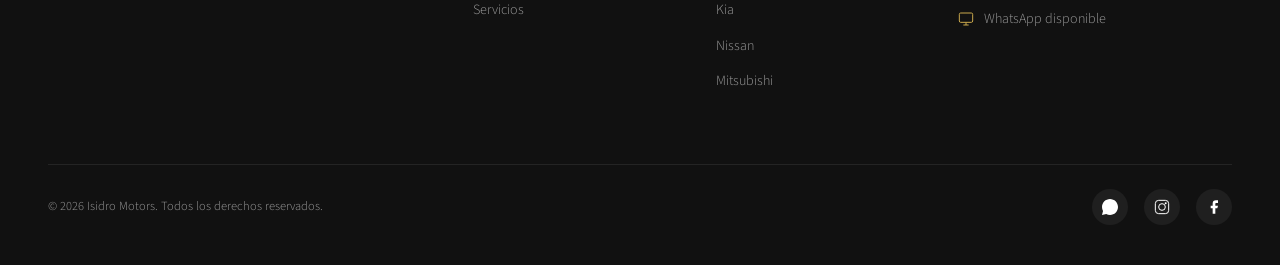
==== commit f0d36afc: "Fix sección CEO: contenido siempre visible + layout mobile corregido - Eliminar clase 'reveal' del C" ====
--- a/index.html
+++ b/index.html
@@ -324,13 +324,13 @@
   ═══════════════════════════════════════════ -->
   <section class="ceo">
     <div class="ceo__inner">
-      <div class="ceo__image-col reveal">
+      <div class="ceo__image-col">
         <div class="ceo__image-frame">
           <img src="CEO.png" alt="Reivy Pujols — CEO de Isidro Motors" class="ceo__photo" loading="lazy">
           <div class="ceo__image-accent"></div>
         </div>
       </div>
-      <div class="ceo__content reveal">
+      <div class="ceo__content">
         <p class="section-label">Liderazgo & Visión</p>
         <h2 class="ceo__name">Reivy <strong>Pujols</strong></h2>
         <p class="ceo__role">CEO & Fundador de Isidro Motors</p>
--- a/css/index.css
+++ b/css/index.css
@@ -670,7 +670,6 @@
   padding: 120px 0;
   background: var(--color-primary);
   position: relative;
-  overflow: hidden;
 }
 
 .ceo::before {
@@ -697,19 +696,17 @@
 .ceo__image-col {
   display: flex;
   justify-content: center;
+  padding: 0 20px 20px 0;
 }
 
 .ceo__image-frame {
   position: relative;
   width: 100%;
-  max-width: 420px;
+  max-width: 400px;
 }
 
 .ceo__photo {
   width: 100%;
-  aspect-ratio: 3 / 4;
-  object-fit: cover;
-  object-position: center top;
   border-radius: 12px;
   display: block;
   position: relative;
@@ -1179,15 +1176,15 @@
   .cinematic { height: 420px; }
   .cinematic__content { padding: 0 24px; }
 
-  .ceo__inner { grid-template-columns: 1fr; gap: 48px; max-width: 640px; }
-  .ceo__image-frame { max-width: 340px; }
-  .ceo__image-col { order: 0; }
+  .ceo { padding: 80px 24px; }
+  .ceo__inner { grid-template-columns: 1fr; gap: 40px; max-width: 540px; }
+  .ceo__image-col { padding: 0 16px 16px 0; }
+  .ceo__image-frame { max-width: 300px; margin: 0 auto; }
   .ceo__content .section-label { text-align: center; }
   .ceo__name { text-align: center; }
   .ceo__role { text-align: center; }
   .ceo__divider { margin: 28px auto; }
   .ceo__values { justify-content: center; }
-  .ceo { padding: 80px 24px; }
 
   .featured,
   .journey,
@@ -1280,10 +1277,14 @@
   .stats__grid { grid-template-columns: 1fr 1fr; }
   .cinematic { height: 440px; }
   .cinematic__content { padding: 0 16px; }
-  .ceo { padding: 64px 16px; }
-  .ceo__image-frame { max-width: 280px; }
-  .ceo__image-accent { bottom: -10px; right: -10px; }
-  .ceo__values { gap: 8px; }
-  .ceo__value { padding: 8px 12px; flex: 1 1 calc(50% - 8px); justify-content: center; }
+  .ceo { padding: 56px 16px; }
+  .ceo__inner { gap: 28px; }
+  .ceo__image-col { padding: 0 14px 14px 0; }
+  .ceo__image-frame { max-width: 240px; }
+  .ceo__image-accent { bottom: -12px; right: -12px; }
+  .ceo__quote { font-size: 0.92rem; padding-left: 16px; line-height: 1.7; }
+  .ceo__bio { font-size: 0.88rem; }
+  .ceo__values { gap: 10px; display: grid; grid-template-columns: 1fr 1fr; }
+  .ceo__value { padding: 10px 14px; justify-content: center; }
   .testimonials, .faq, .location, .process, .stats { padding-left: 16px; padding-right: 16px; }
 }
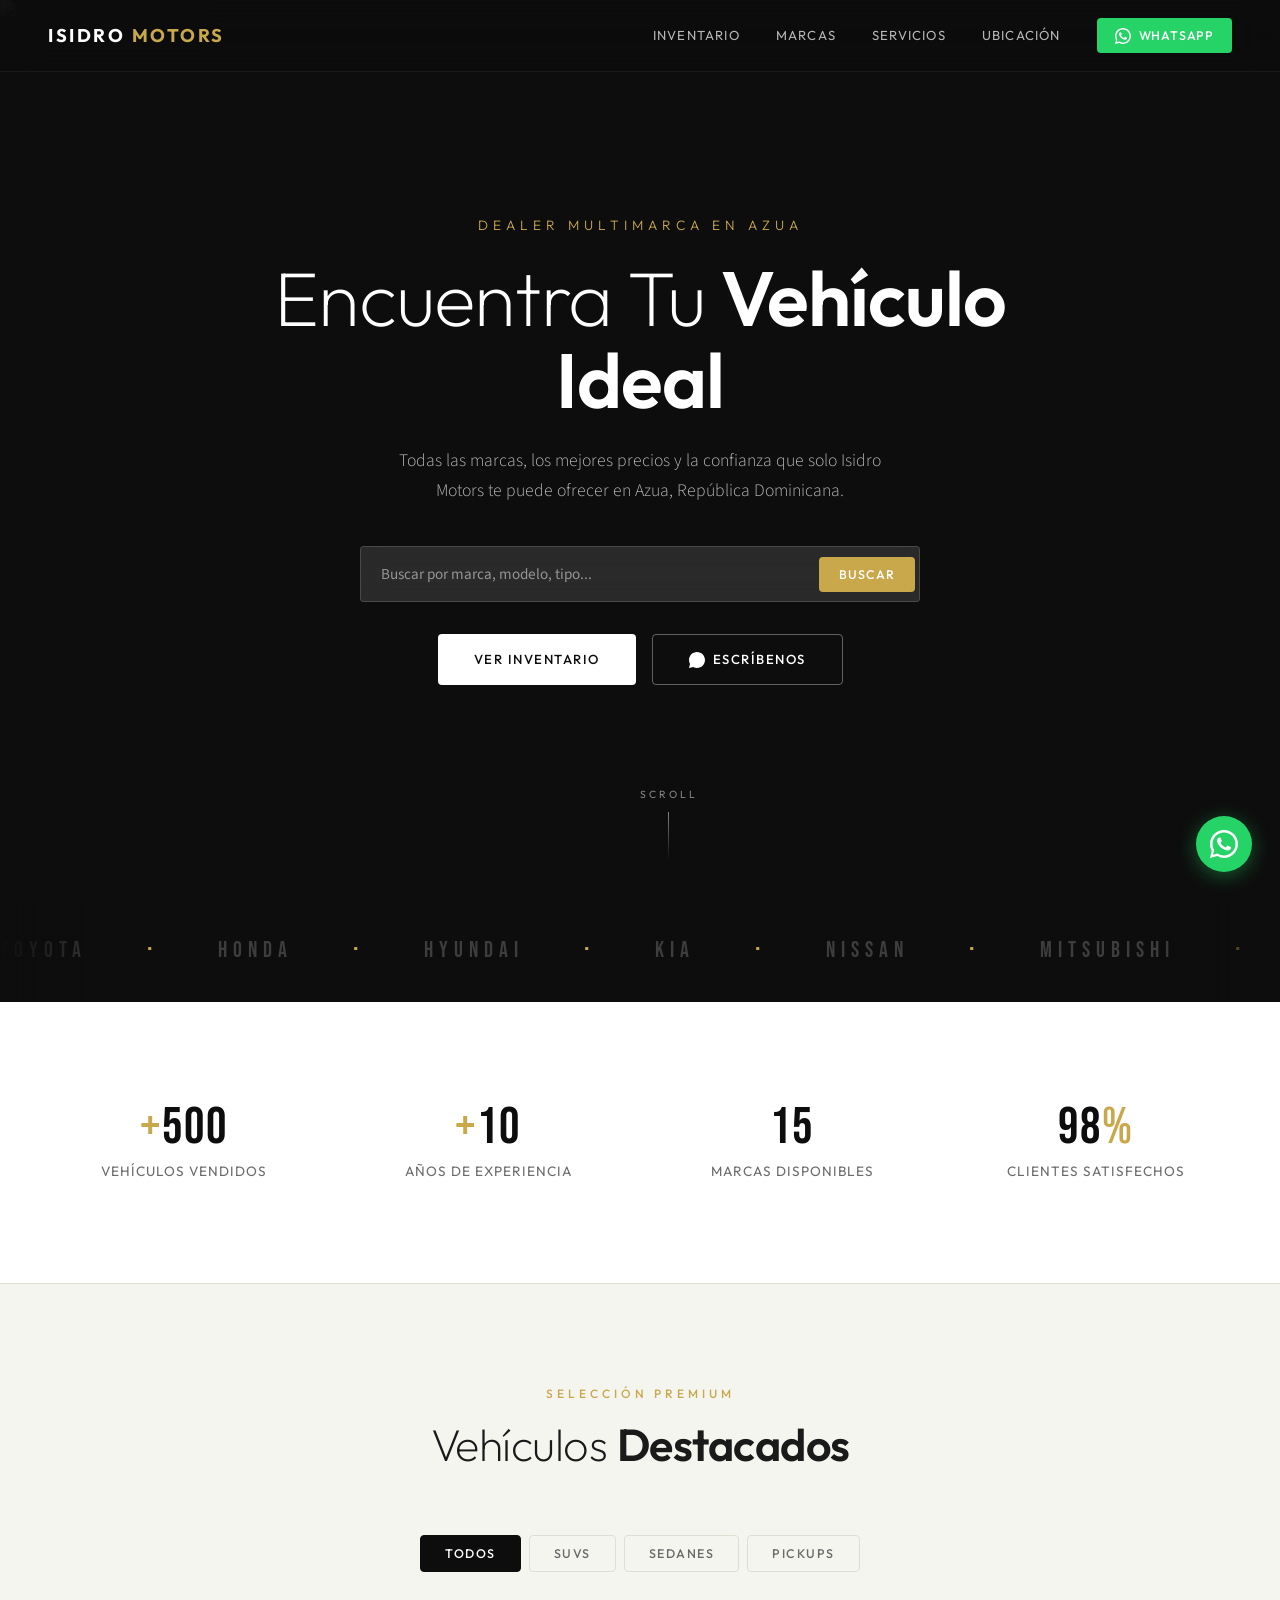
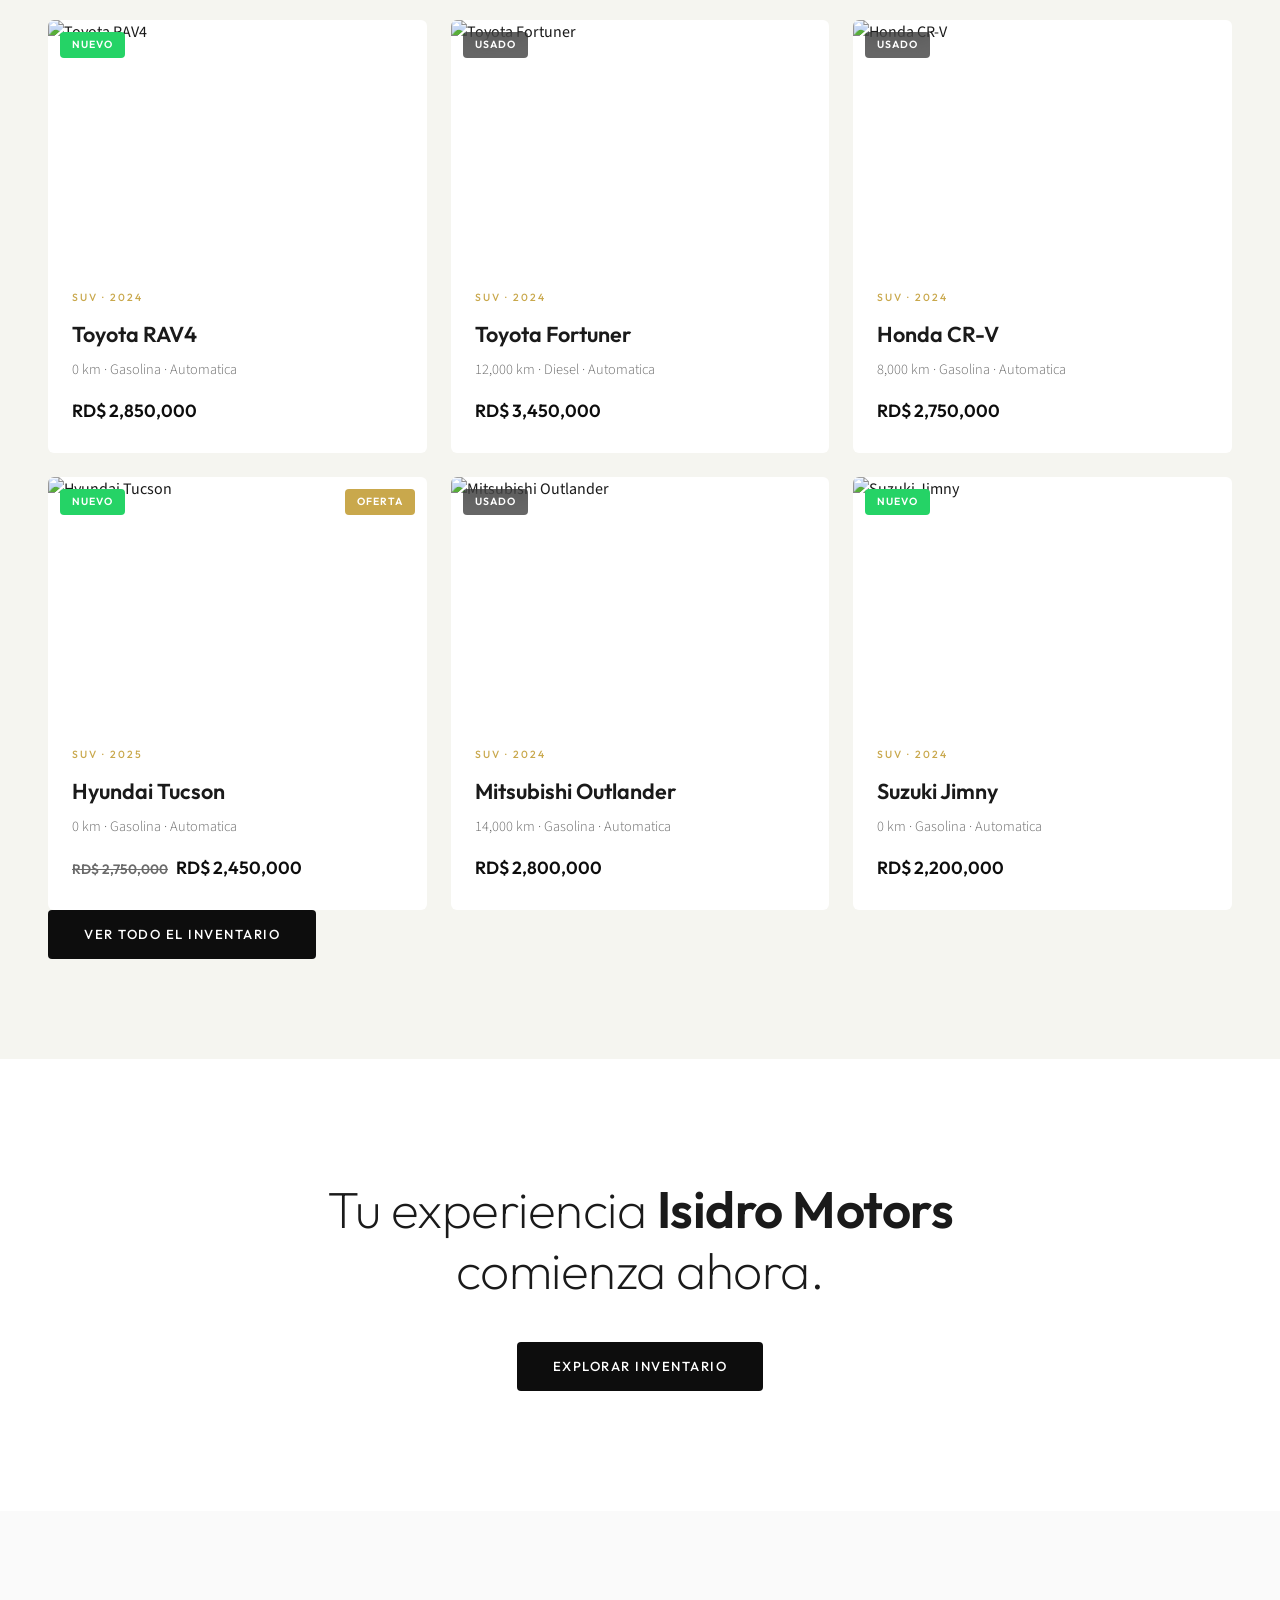
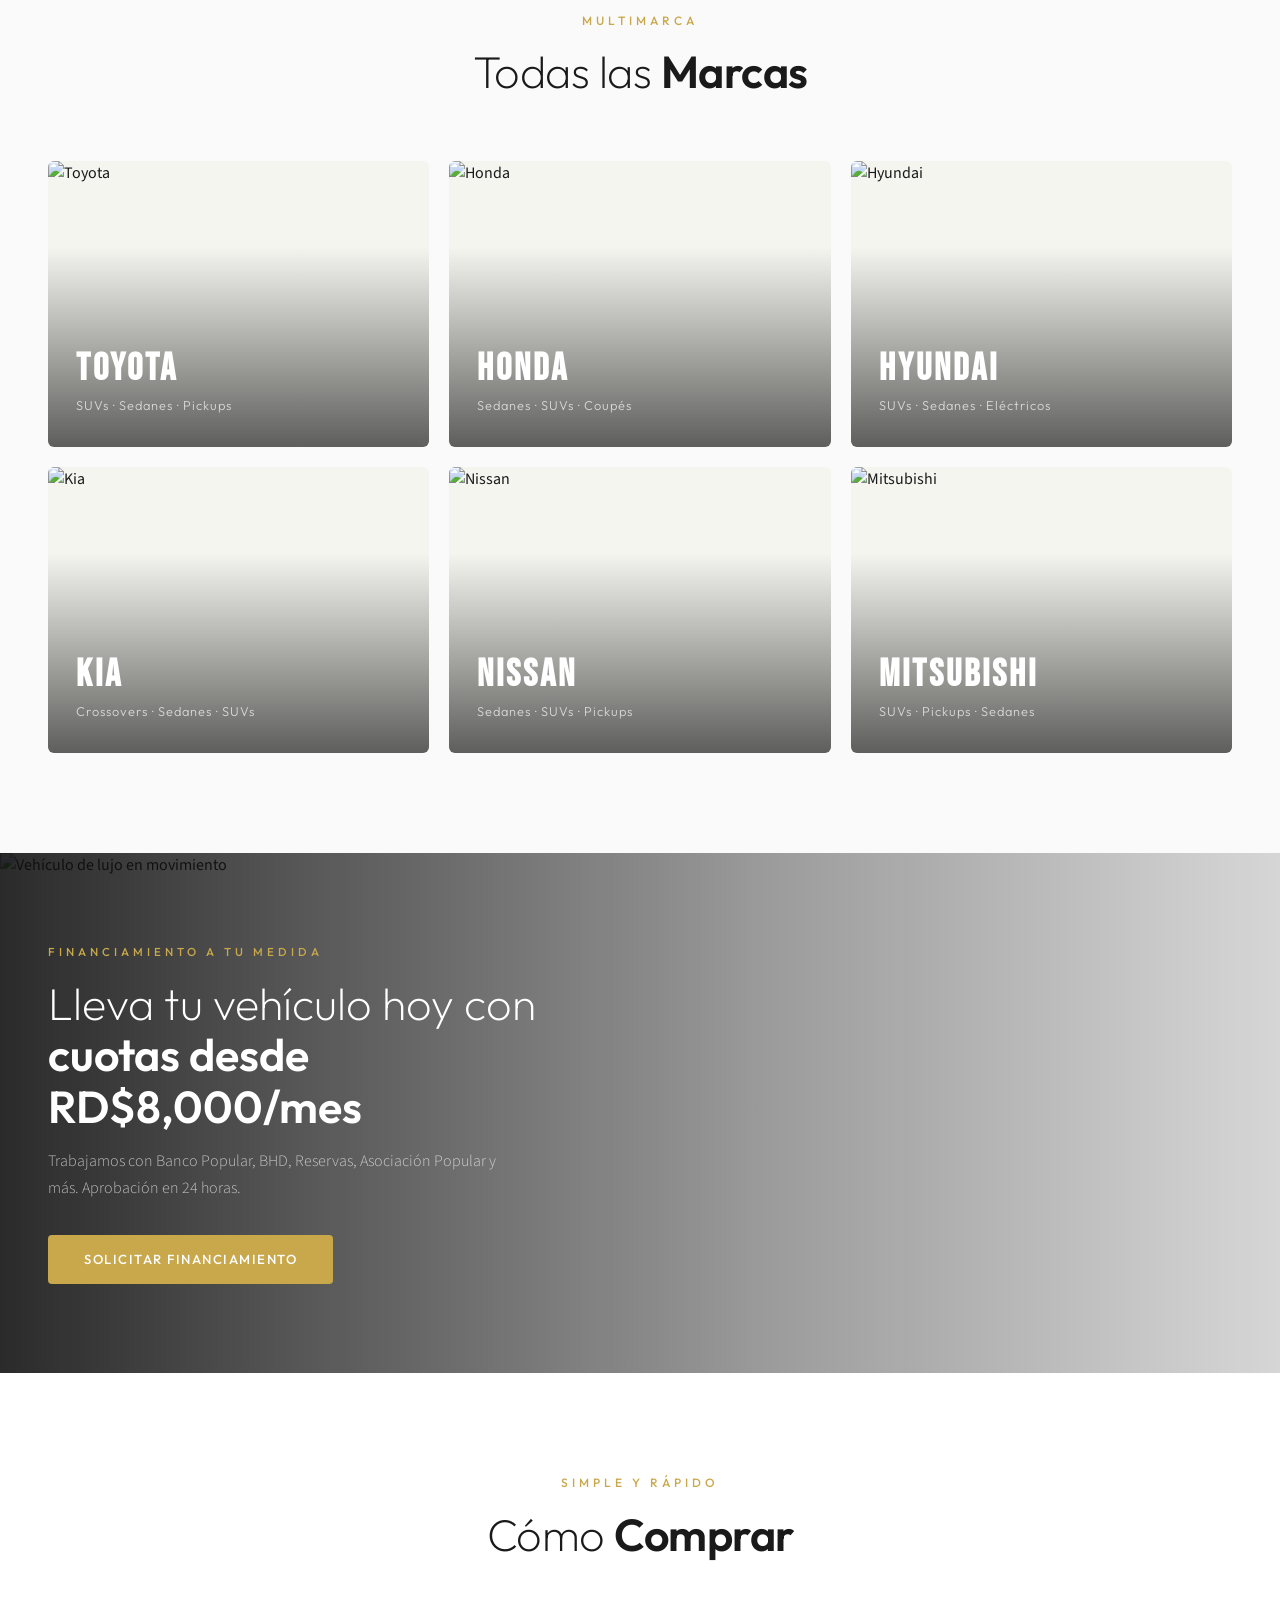
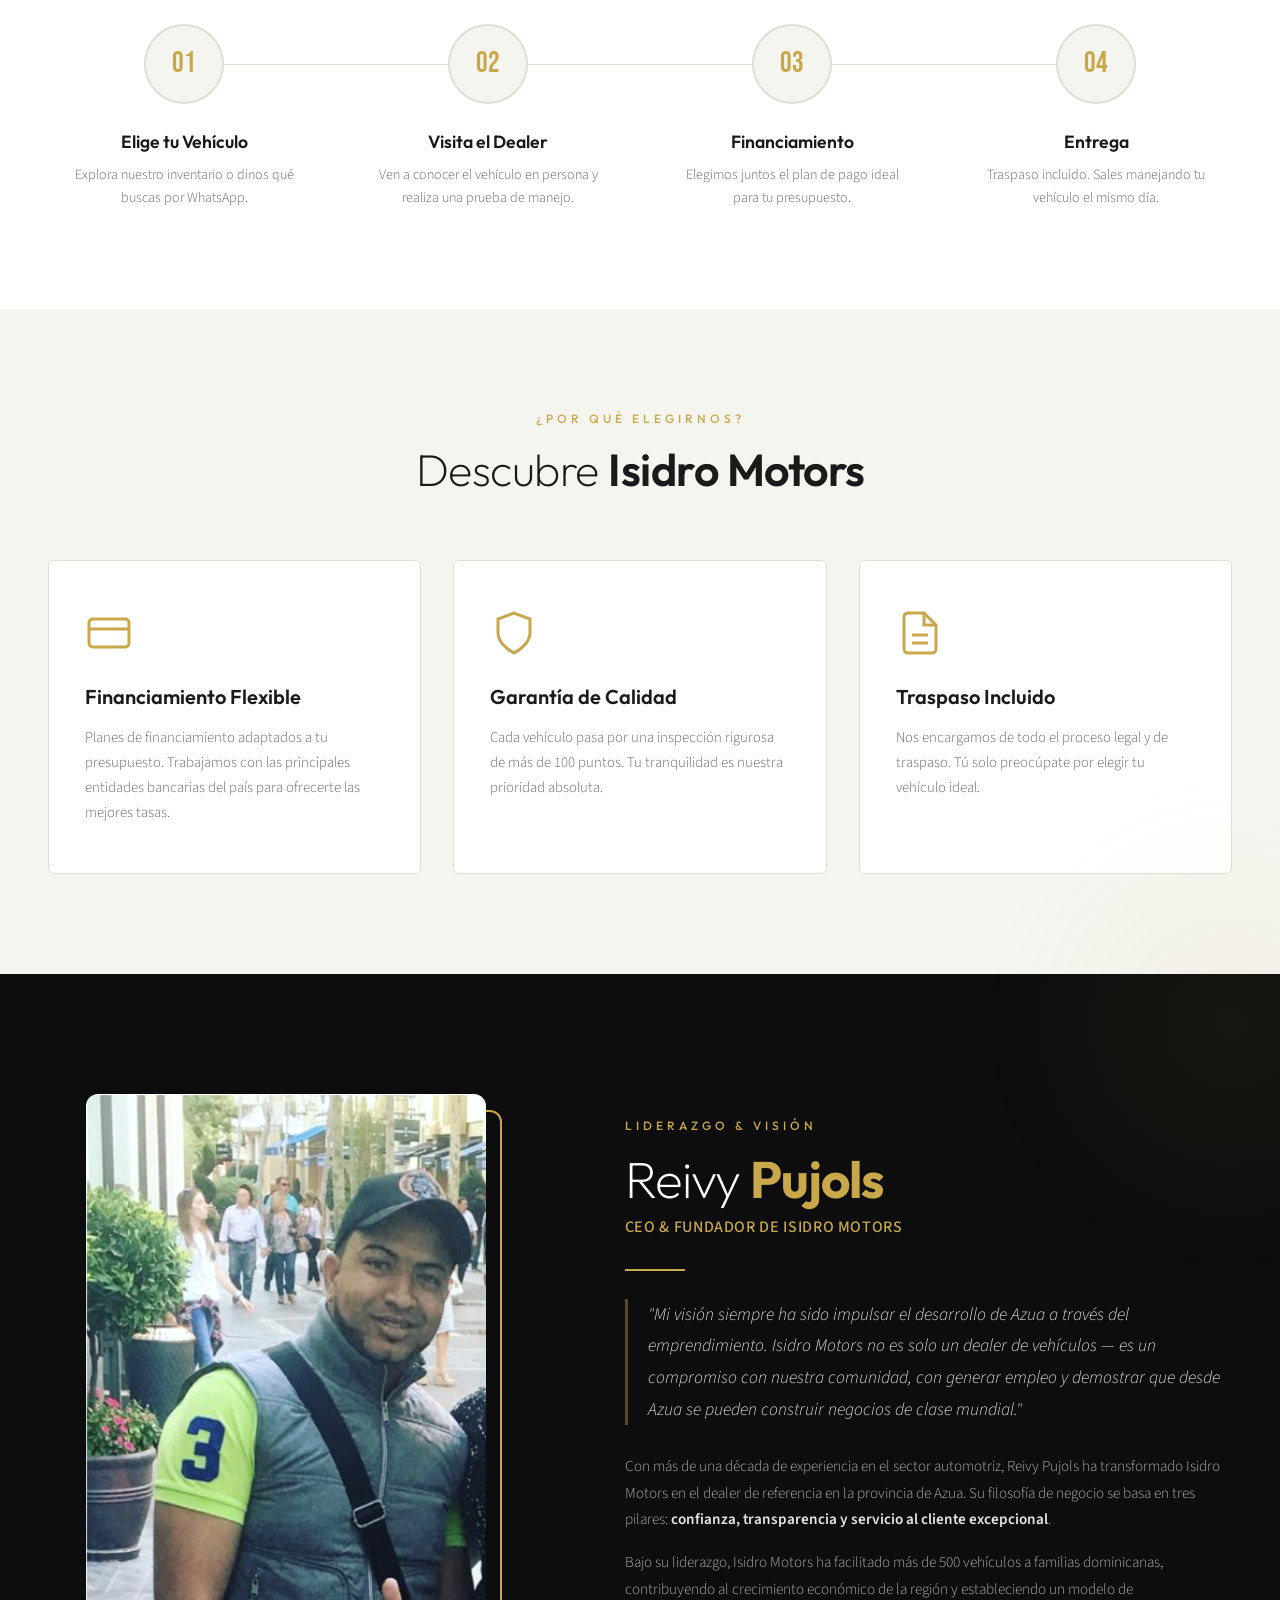
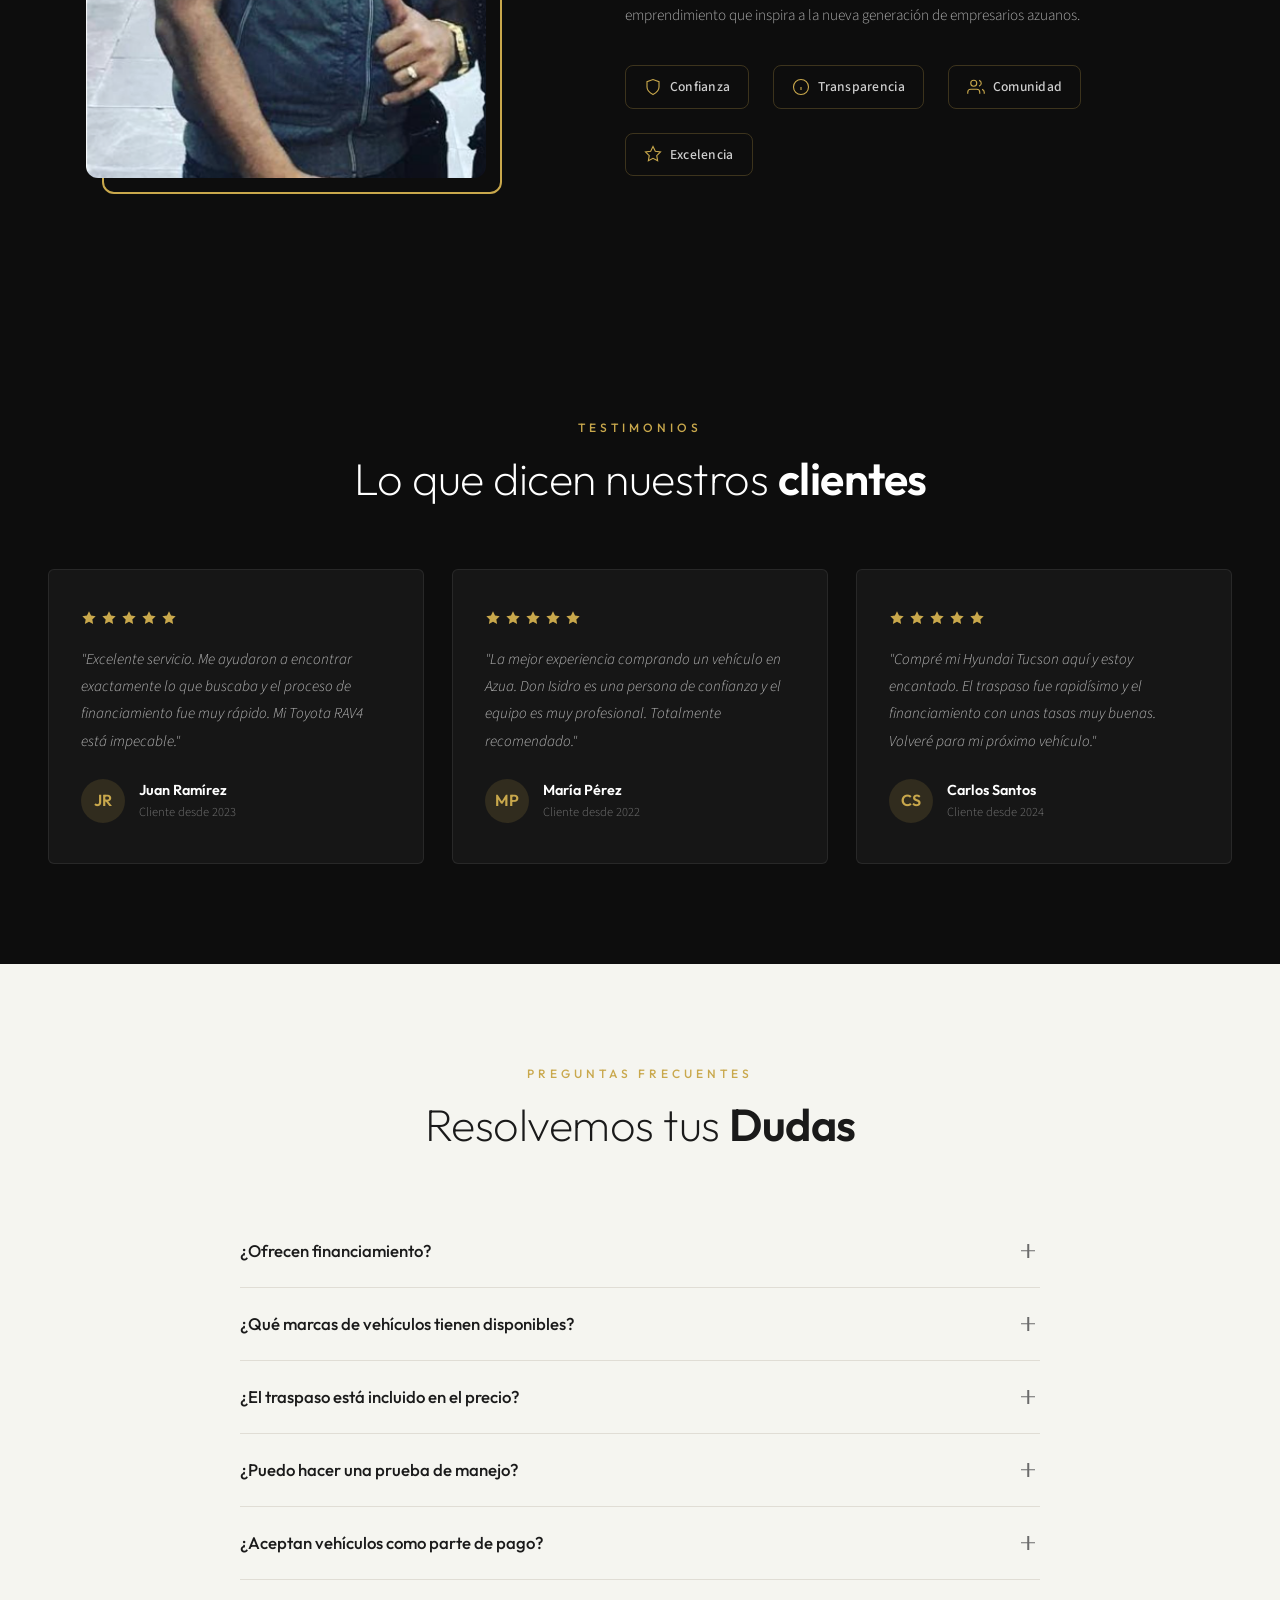
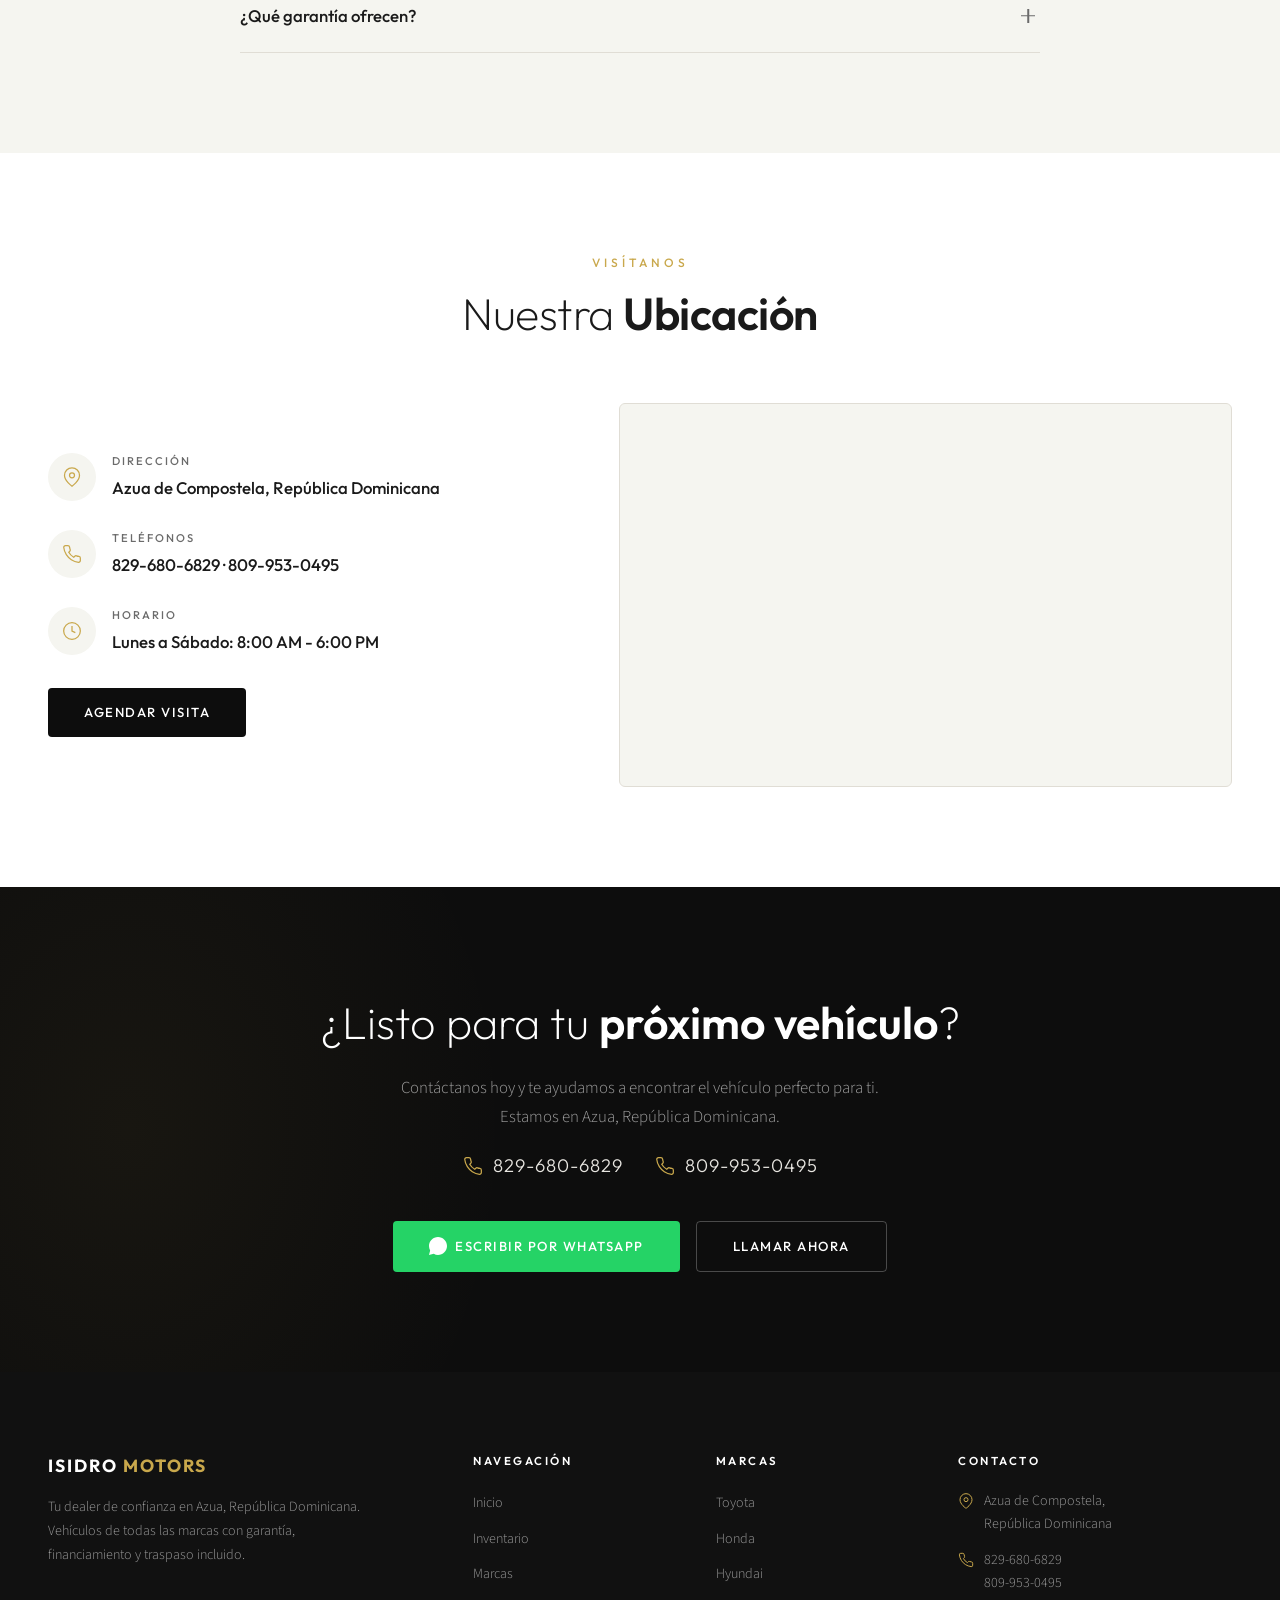
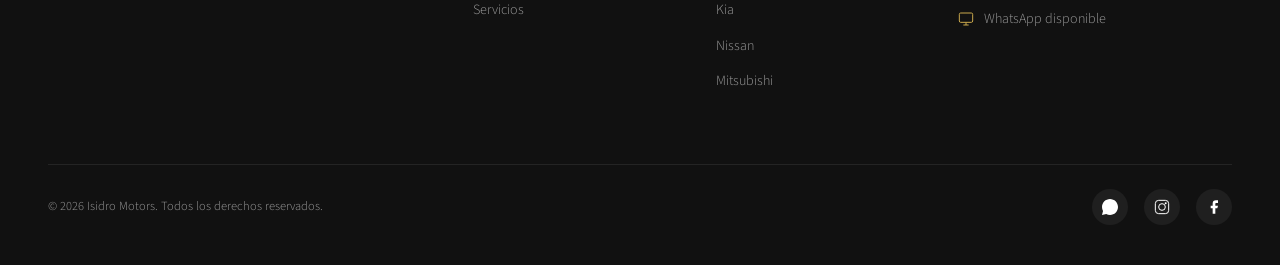
==== commit c11127d3: "Fix testimonials left card being cut off Remove overflow:hidden from .testimonials section and remov" ====
--- a/index.html
+++ b/index.html
@@ -371,7 +371,7 @@
       <h2 class="section-title">Lo que dicen nuestros <strong>clientes</strong></h2>
     </div>
     <div class="testimonials__grid">
-      <div class="testimonial-card reveal-stagger" style="transition-delay:0.1s">
+      <div class="testimonial-card">
         <div class="testimonial-card__stars">
           <svg viewBox="0 0 24 24"><polygon points="12 2 15.09 8.26 22 9.27 17 14.14 18.18 21.02 12 17.77 5.82 21.02 7 14.14 2 9.27 8.91 8.26 12 2"/></svg>
           <svg viewBox="0 0 24 24"><polygon points="12 2 15.09 8.26 22 9.27 17 14.14 18.18 21.02 12 17.77 5.82 21.02 7 14.14 2 9.27 8.91 8.26 12 2"/></svg>
@@ -388,7 +388,7 @@
           </div>
         </div>
       </div>
-      <div class="testimonial-card reveal-stagger" style="transition-delay:0.25s">
+      <div class="testimonial-card">
         <div class="testimonial-card__stars">
           <svg viewBox="0 0 24 24"><polygon points="12 2 15.09 8.26 22 9.27 17 14.14 18.18 21.02 12 17.77 5.82 21.02 7 14.14 2 9.27 8.91 8.26 12 2"/></svg>
           <svg viewBox="0 0 24 24"><polygon points="12 2 15.09 8.26 22 9.27 17 14.14 18.18 21.02 12 17.77 5.82 21.02 7 14.14 2 9.27 8.91 8.26 12 2"/></svg>
@@ -405,7 +405,7 @@
           </div>
         </div>
       </div>
-      <div class="testimonial-card reveal-stagger" style="transition-delay:0.4s">
+      <div class="testimonial-card">
         <div class="testimonial-card__stars">
           <svg viewBox="0 0 24 24"><polygon points="12 2 15.09 8.26 22 9.27 17 14.14 18.18 21.02 12 17.77 5.82 21.02 7 14.14 2 9.27 8.91 8.26 12 2"/></svg>
           <svg viewBox="0 0 24 24"><polygon points="12 2 15.09 8.26 22 9.27 17 14.14 18.18 21.02 12 17.77 5.82 21.02 7 14.14 2 9.27 8.91 8.26 12 2"/></svg>
--- a/css/index.css
+++ b/css/index.css
@@ -686,7 +686,7 @@
 .ceo__inner {
   max-width: var(--max-width);
   margin: 0 auto;
-  padding: 0 var(--section-padding);
+  padding: 0 48px;
   display: grid;
   grid-template-columns: 0.45fr 0.55fr;
   gap: 80px;
@@ -832,7 +832,6 @@
 .testimonials {
   background: var(--color-primary);
   padding: 100px 48px;
-  overflow: hidden;
 }
 
 .testimonials .section-label { color: var(--color-accent); }
@@ -840,6 +839,7 @@
 
 .testimonials__grid {
   max-width: var(--max-width);
+  width: 100%;
   margin: 0 auto;
   display: grid;
   grid-template-columns: repeat(3, 1fr);
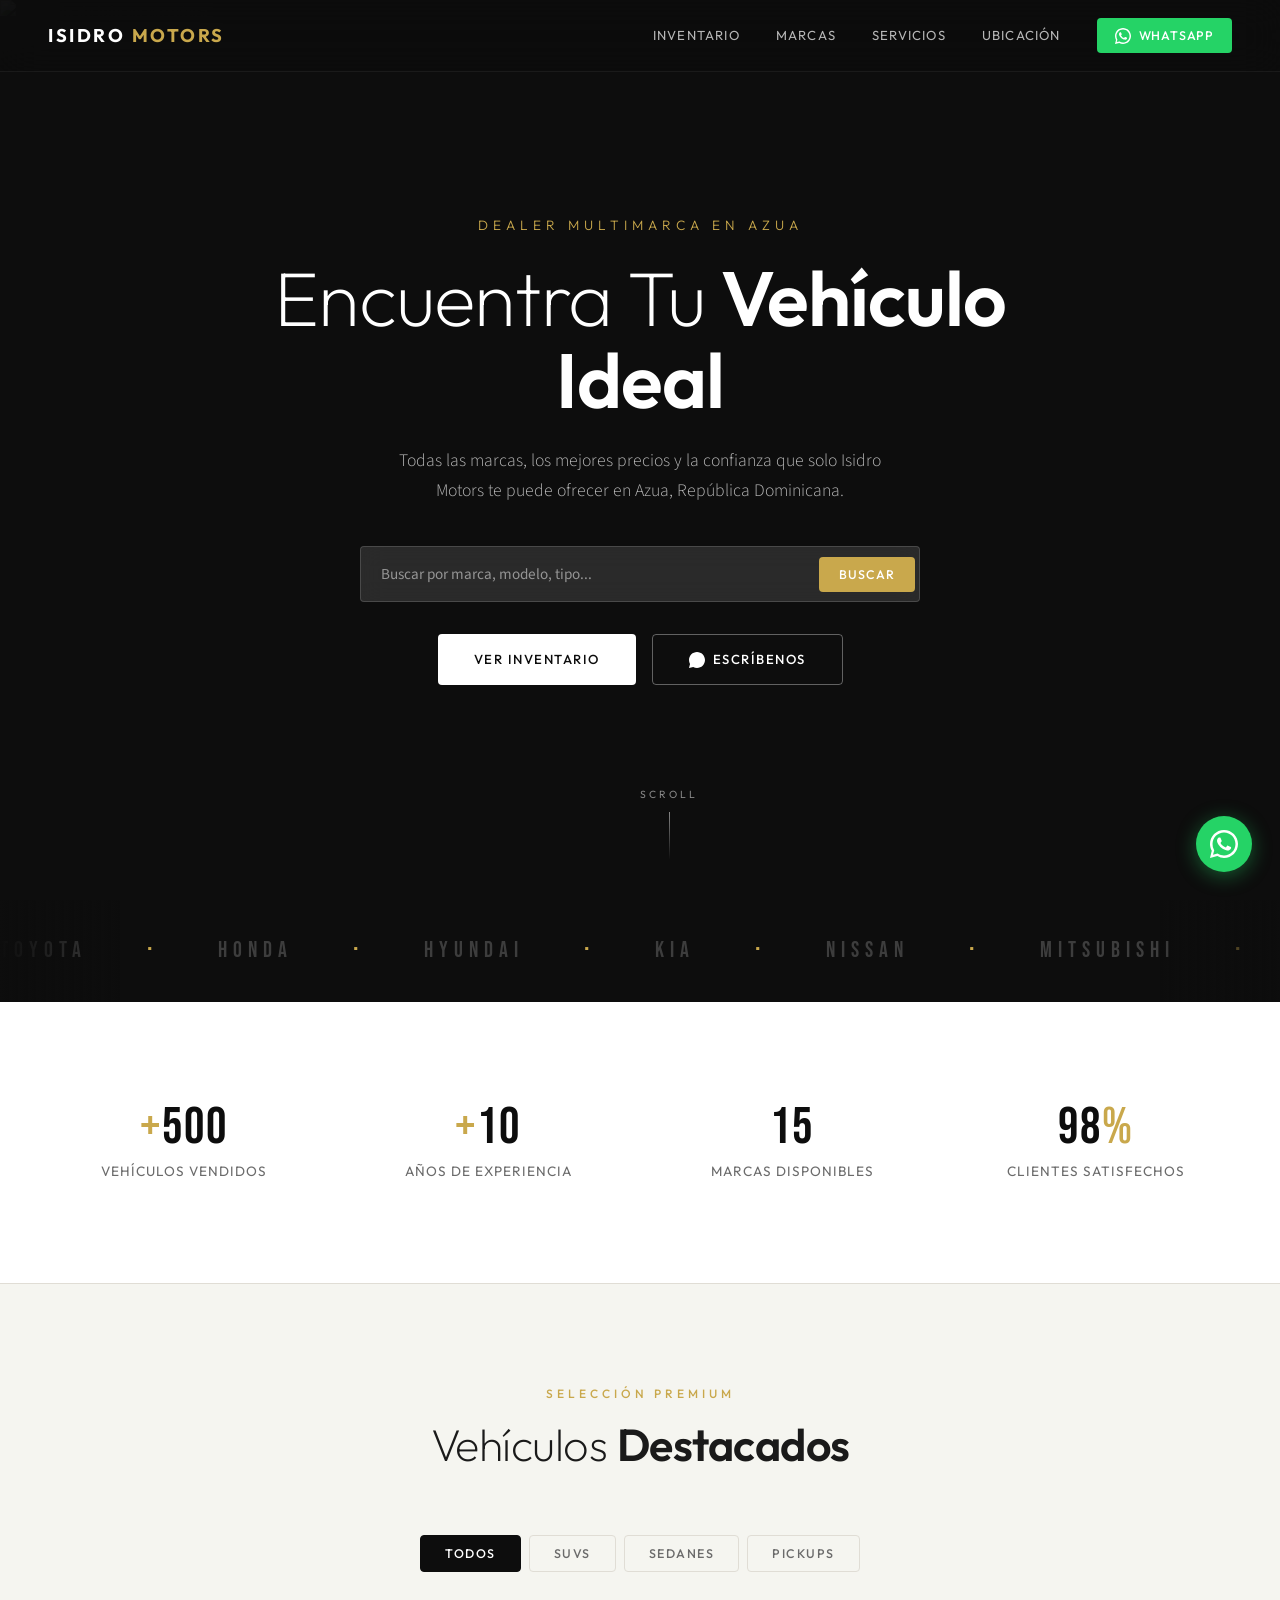
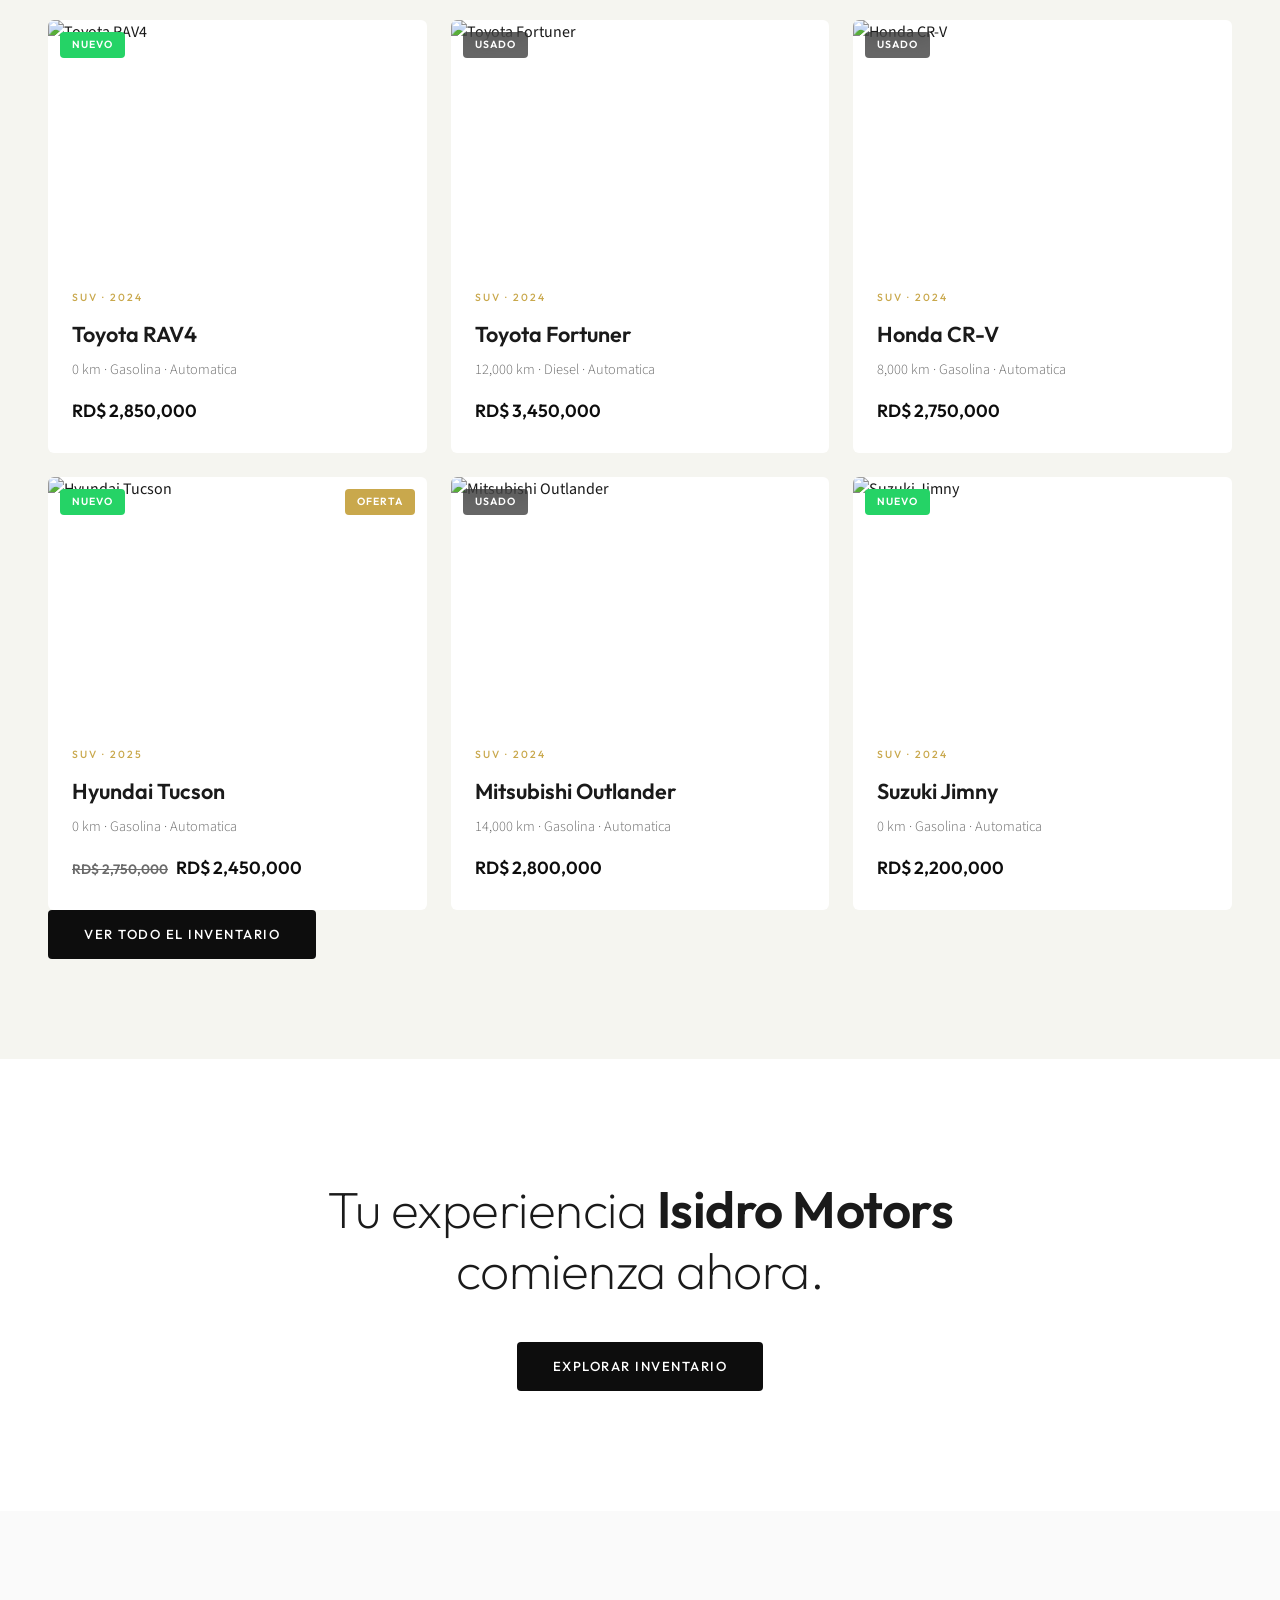
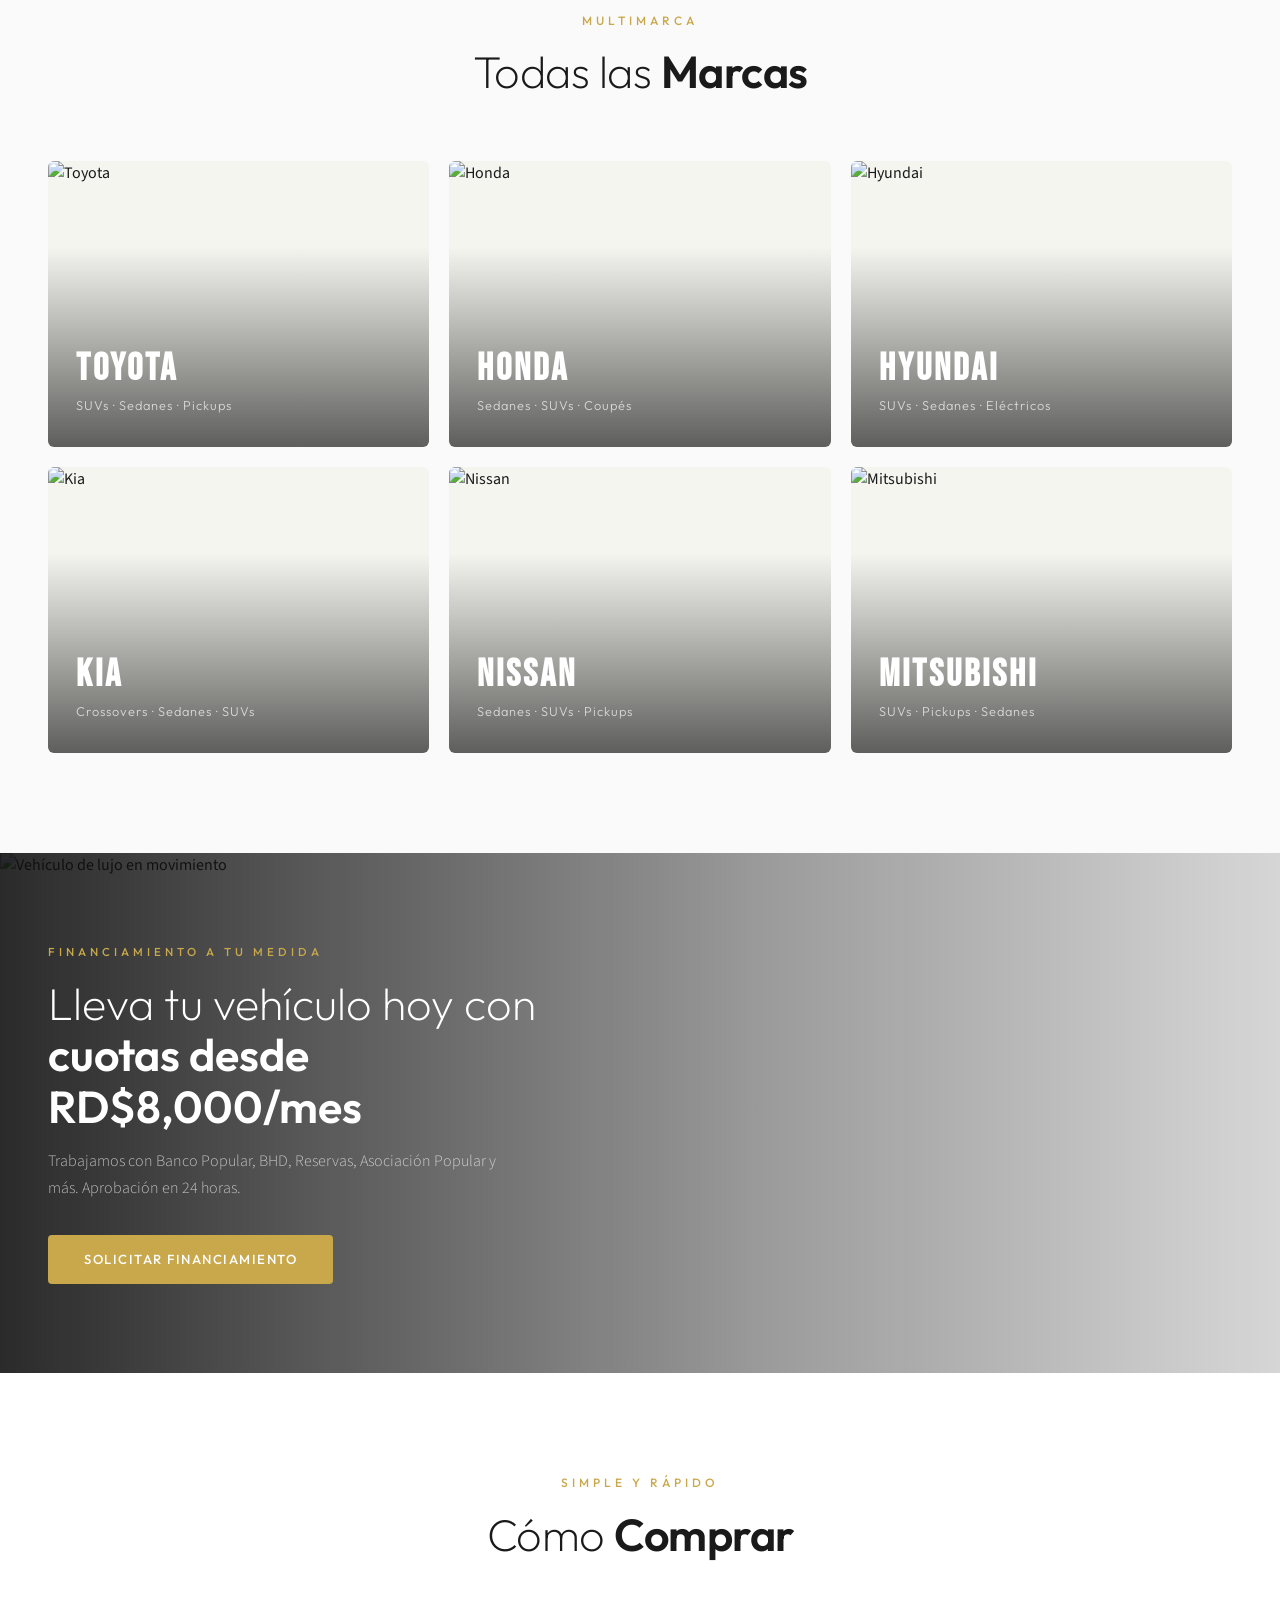
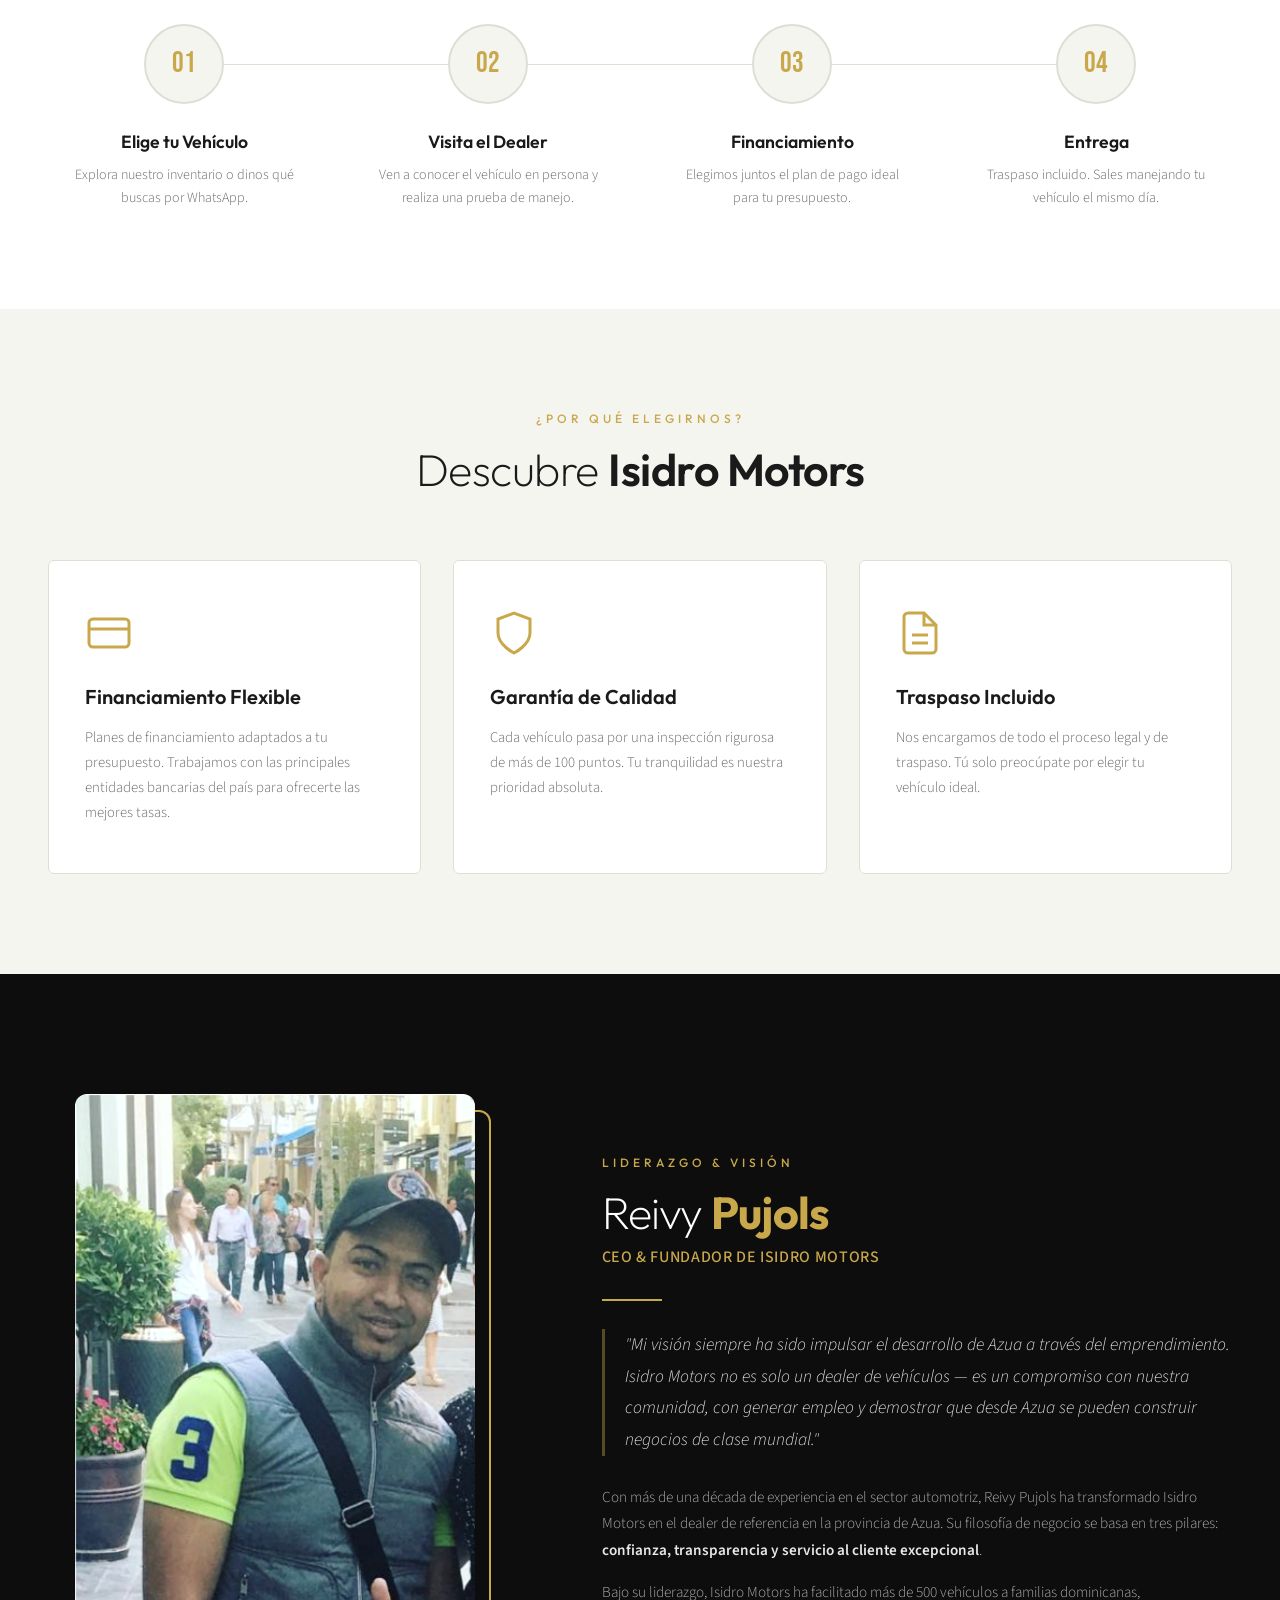
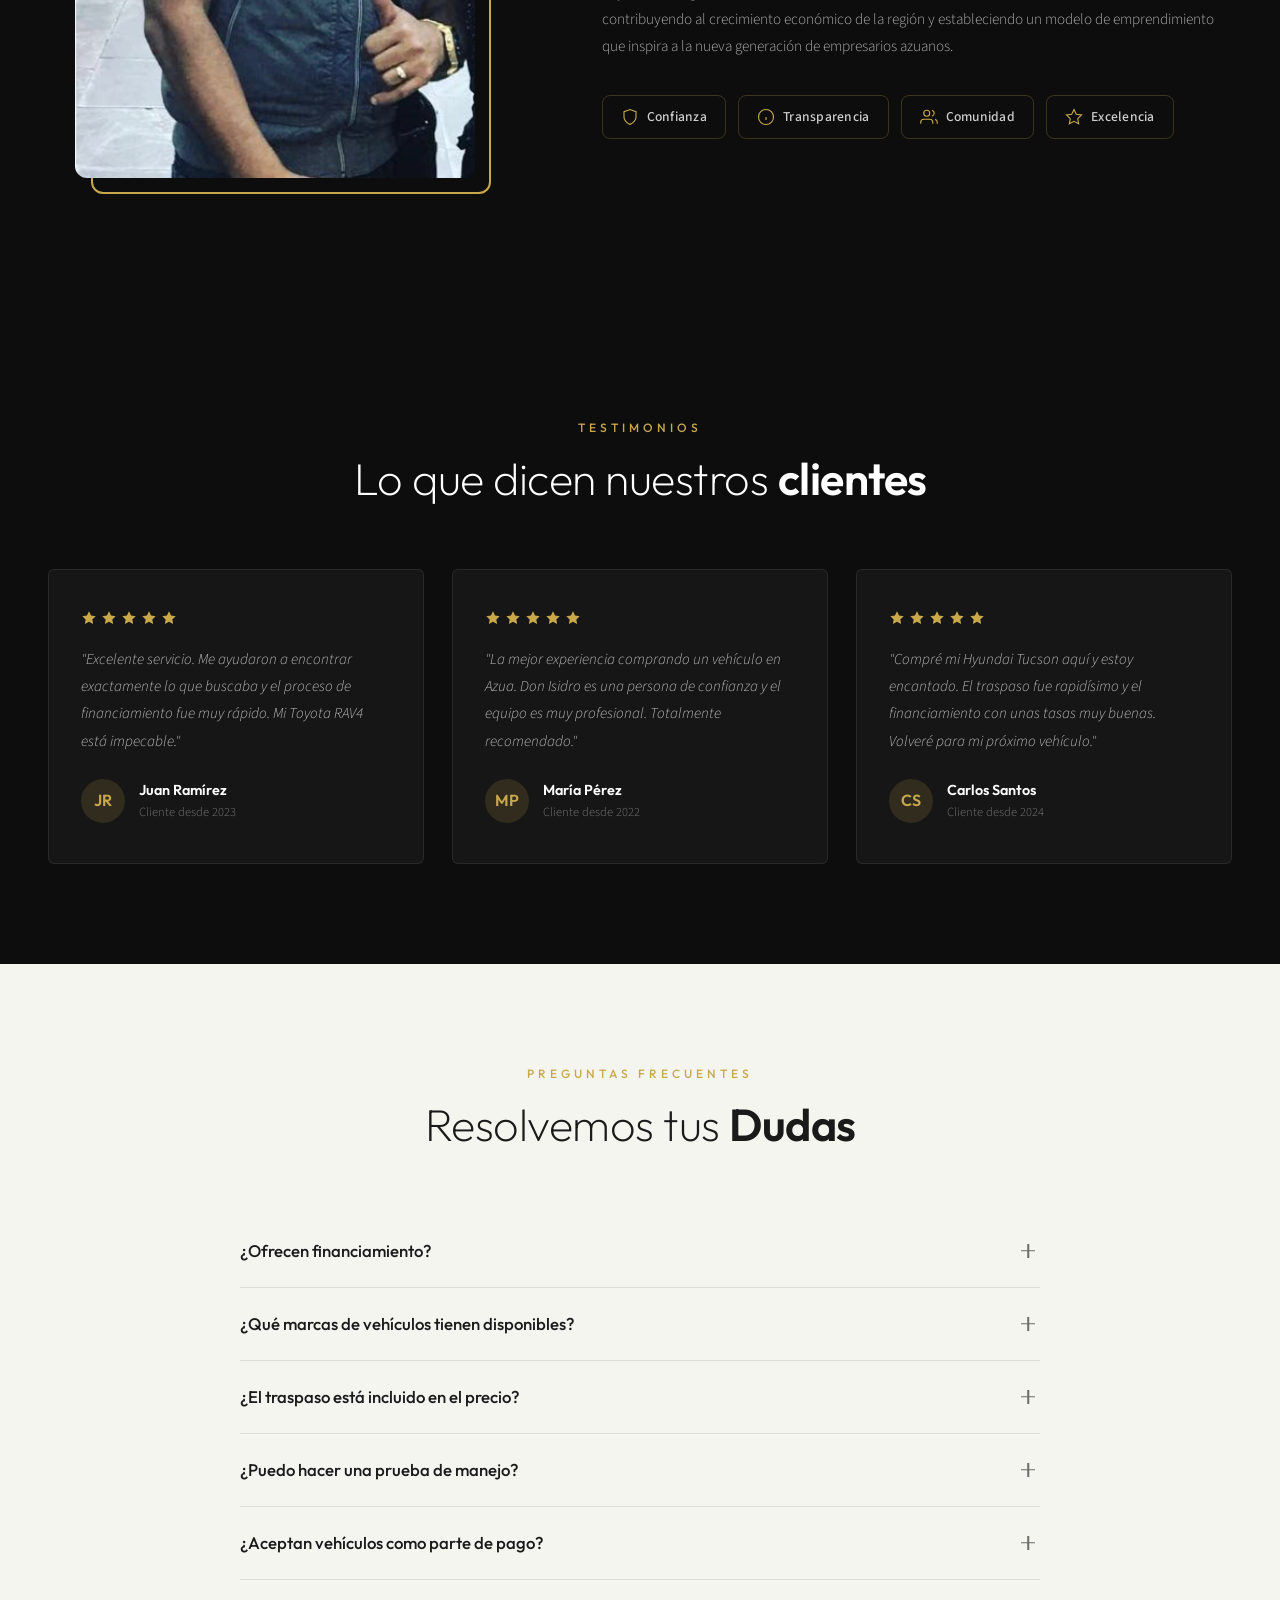
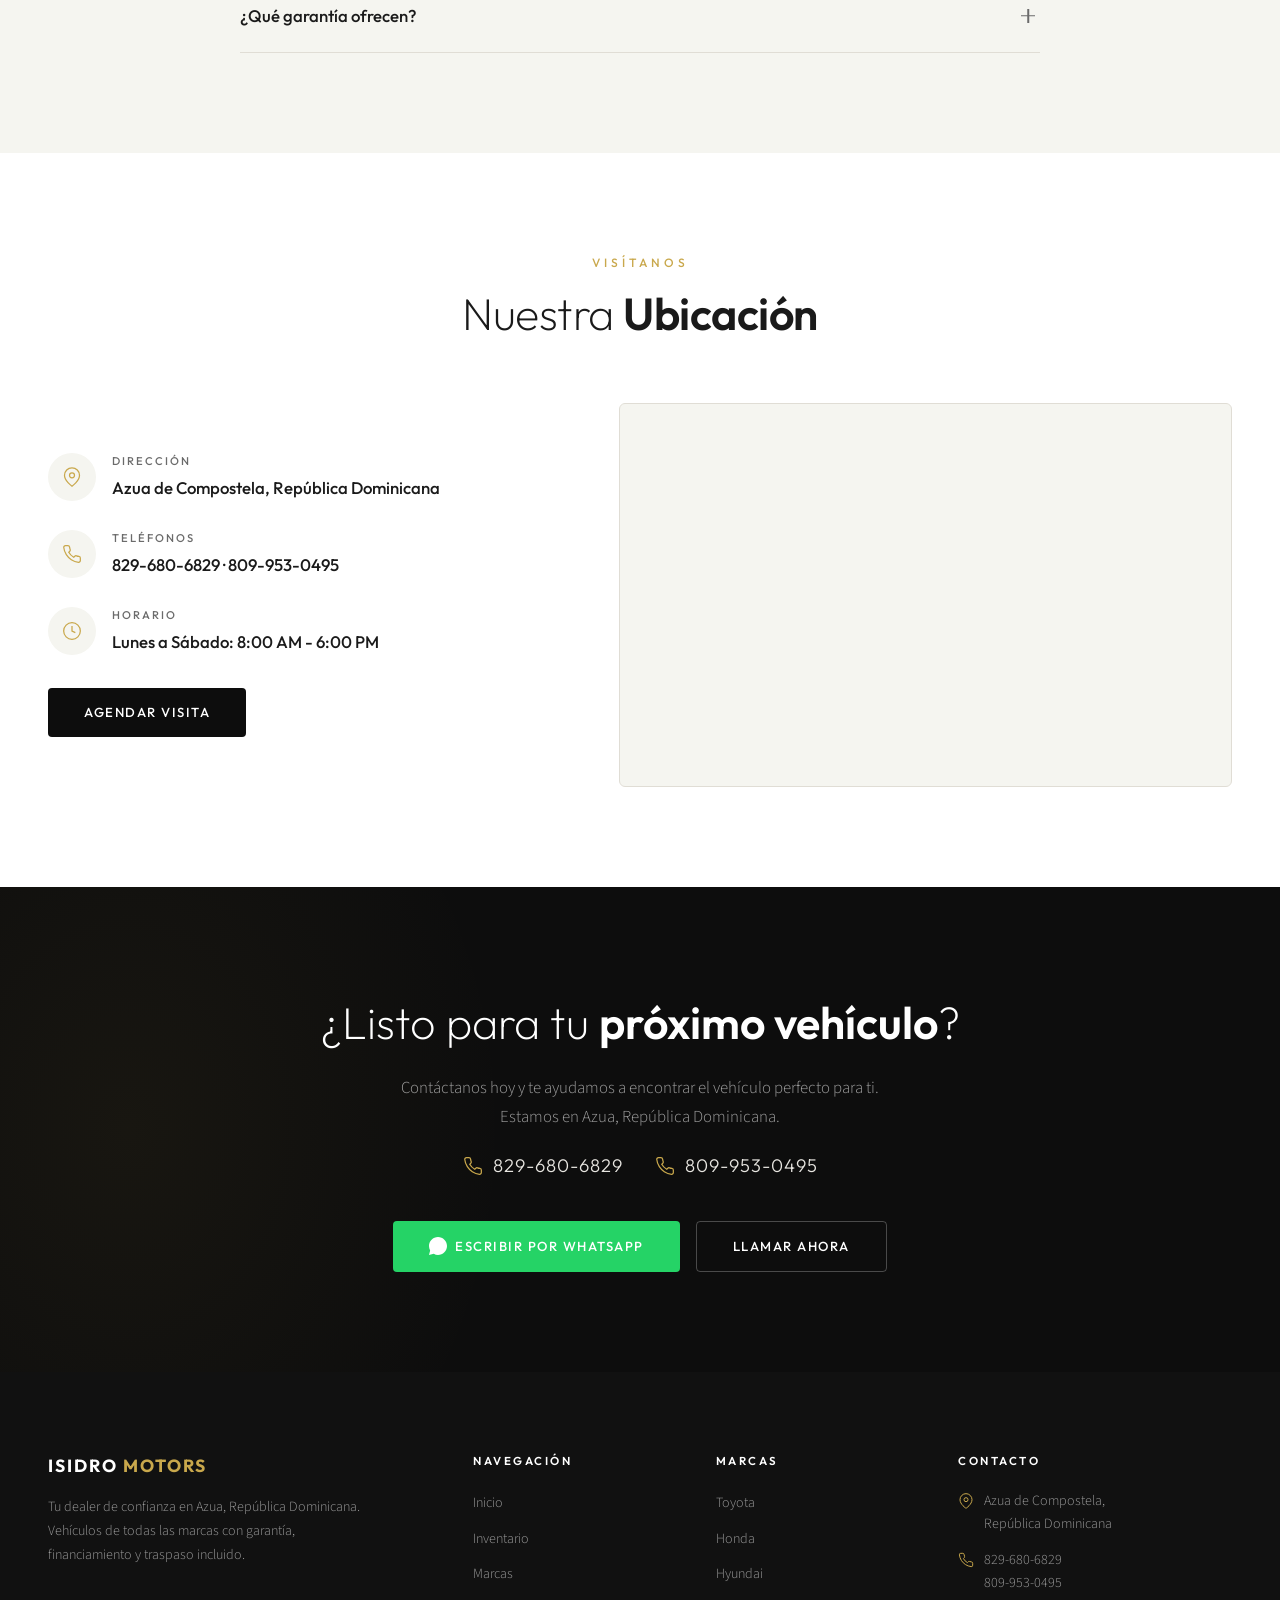
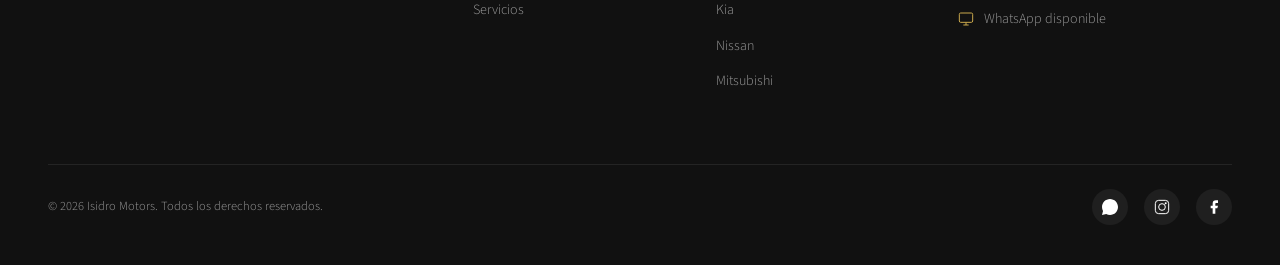
==== commit 5056b2dc: "Fix Safari: cache-busting, flexbox CEO, hardcoded values Critical fixes for Safari/iPhone: - Remove " ====
--- a/index.html
+++ b/index.html
@@ -8,8 +8,8 @@
   <link rel="preconnect" href="https://fonts.googleapis.com">
   <link rel="preconnect" href="https://fonts.gstatic.com" crossorigin>
   <link href="https://fonts.googleapis.com/css2?family=Bebas+Neue&family=Outfit:wght@200;300;400;500;600;700&family=Source+Sans+3:wght@300;400;500;600&display=swap" rel="stylesheet">
-  <link rel="stylesheet" href="css/shared.css">
-  <link rel="stylesheet" href="css/index.css">
+  <link rel="stylesheet" href="css/shared.css?v=3">
+  <link rel="stylesheet" href="css/index.css?v=3">
 </head>
 <body>
 
@@ -604,8 +604,8 @@
   <!-- ═══════════════════════════════════════════
        SCRIPTS
   ═══════════════════════════════════════════ -->
-  <script src="js/vehiculos-data.js"></script>
-  <script src="js/shared.js"></script>
+  <script src="js/vehiculos-data.js?v=3"></script>
+  <script src="js/shared.js?v=3"></script>
   <script>
     // Hero image load animation
     var heroBg = document.getElementById('heroBg');
--- a/css/shared.css
+++ b/css/shared.css
@@ -691,4 +691,4 @@
 }
 .inv-badge--new { background: #25D366; color: #fff; }
 .inv-badge--offer { background: var(--color-accent); color: #fff; }
-.inv-badge--used { background: rgba(0,0,0,0.6); color: #fff; backdrop-filter: blur(8px); }
+.inv-badge--used { background: rgba(0,0,0,0.6); color: #fff; -webkit-backdrop-filter: blur(8px); backdrop-filter: blur(8px); }
--- a/css/index.css
+++ b/css/index.css
@@ -149,6 +149,7 @@
   max-width: 560px;
   margin: 0 auto 32px;
   background: rgba(255,255,255,0.12);
+  -webkit-backdrop-filter: blur(12px);
   backdrop-filter: blur(12px);
   border: 1px solid rgba(255,255,255,0.15);
   border-radius: var(--radius-sm);
@@ -347,6 +348,7 @@
   height: 40px;
   border-radius: 50%;
   background: rgba(255,255,255,0.1);
+  -webkit-backdrop-filter: blur(10px);
   backdrop-filter: blur(10px);
   display: flex;
   align-items: center;
@@ -668,35 +670,41 @@
 ═══════════════════════════════════════════ */
 .ceo {
   padding: 120px 0;
-  background: var(--color-primary);
-  position: relative;
-}
-
-.ceo::before {
-  content: '';
-  position: absolute;
-  top: -200px;
-  right: -200px;
-  width: 500px;
-  height: 500px;
-  background: radial-gradient(circle, rgba(201,168,76,0.06) 0%, transparent 70%);
-  pointer-events: none;
+  background: #0d0d0d;
+  position: relative;
+  overflow: hidden;
 }
 
 .ceo__inner {
-  max-width: var(--max-width);
+  max-width: 1340px;
   margin: 0 auto;
   padding: 0 48px;
-  display: grid;
-  grid-template-columns: 0.45fr 0.55fr;
-  gap: 80px;
+  display: -webkit-box;
+  display: -webkit-flex;
+  display: flex;
+  -webkit-box-align: center;
+  -webkit-align-items: center;
   align-items: center;
 }
 
 .ceo__image-col {
-  display: flex;
+  -webkit-box-flex: 0;
+  -webkit-flex: 0 0 40%;
+  flex: 0 0 40%;
+  display: -webkit-box;
+  display: -webkit-flex;
+  display: flex;
+  -webkit-box-pack: center;
+  -webkit-justify-content: center;
   justify-content: center;
   padding: 0 20px 20px 0;
+}
+
+.ceo__content {
+  -webkit-box-flex: 1;
+  -webkit-flex: 1;
+  flex: 1;
+  padding-left: 80px;
 }
 
 .ceo__image-frame {
@@ -711,6 +719,7 @@
   display: block;
   position: relative;
   z-index: 2;
+  -webkit-filter: grayscale(15%) contrast(1.05);
   filter: grayscale(15%) contrast(1.05);
 }
 
@@ -731,7 +740,7 @@
 
 .ceo__name {
   font-family: var(--font-heading);
-  font-size: clamp(2.2rem, 4vw, 3.2rem);
+  font-size: 2.8rem;
   font-weight: 200;
   color: #fff;
   margin-top: 12px;
@@ -789,16 +798,18 @@
 
 .ceo__values {
   display: flex;
-  gap: 24px;
   margin-top: 36px;
   flex-wrap: wrap;
+  margin-left: -12px;
+  margin-bottom: -12px;
 }
 
 .ceo__value {
   display: flex;
   align-items: center;
-  gap: 8px;
   padding: 10px 18px;
+  margin-left: 12px;
+  margin-bottom: 12px;
   border: 1px solid rgba(201,168,76,0.25);
   border-radius: 8px;
   transition: all 0.3s ease;
@@ -816,6 +827,7 @@
   stroke: var(--color-accent);
   stroke-width: 1.5;
   flex-shrink: 0;
+  margin-right: 8px;
 }
 
 .ceo__value span {
@@ -862,8 +874,11 @@
 
 .testimonial-card__stars {
   display: flex;
-  gap: 4px;
   margin-bottom: 20px;
+}
+
+.testimonial-card__stars svg + svg {
+  margin-left: 4px;
 }
 
 .testimonial-card__stars svg {
@@ -884,10 +899,10 @@
 .testimonial-card__author {
   display: flex;
   align-items: center;
-  gap: 14px;
 }
 
 .testimonial-card__avatar {
+  margin-right: 14px;
   width: 44px;
   height: 44px;
   border-radius: 50%;
@@ -1177,8 +1192,9 @@
   .cinematic__content { padding: 0 24px; }
 
   .ceo { padding: 80px 24px; }
-  .ceo__inner { grid-template-columns: 1fr; gap: 40px; max-width: 540px; }
-  .ceo__image-col { padding: 0 16px 16px 0; }
+  .ceo__inner { -webkit-flex-direction: column; flex-direction: column; max-width: 540px; }
+  .ceo__image-col { -webkit-flex: none; flex: none; width: 100%; padding: 0 16px 16px 0; }
+  .ceo__content { padding-left: 0; margin-top: 40px; }
   .ceo__image-frame { max-width: 300px; margin: 0 auto; }
   .ceo__content .section-label { text-align: center; }
   .ceo__name { text-align: center; }
@@ -1240,8 +1256,8 @@
   .cinematic__title { font-size: 1.6rem; }
   .location__grid { gap: 32px; }
   .location__map { aspect-ratio: 16/9; }
-  .ceo__values { gap: 12px; }
-  .ceo__value { padding: 8px 14px; }
+  .ceo__values { margin-left: -6px; margin-bottom: -6px; }
+  .ceo__value { padding: 8px 14px; margin-left: 6px; margin-bottom: 6px; }
   .ceo__quote { font-size: 1rem; }
   .testimonials, .faq, .location, .process, .stats { padding-left: 24px; padding-right: 24px; }
 }
@@ -1258,6 +1274,7 @@
   }
 
   .hero {
+    min-height: 100vh;
     min-height: 100svh;
   }
 
@@ -1278,13 +1295,13 @@
   .cinematic { height: 440px; }
   .cinematic__content { padding: 0 16px; }
   .ceo { padding: 56px 16px; }
-  .ceo__inner { gap: 28px; }
+  .ceo__content { margin-top: 28px; }
   .ceo__image-col { padding: 0 14px 14px 0; }
   .ceo__image-frame { max-width: 240px; }
   .ceo__image-accent { bottom: -12px; right: -12px; }
   .ceo__quote { font-size: 0.92rem; padding-left: 16px; line-height: 1.7; }
   .ceo__bio { font-size: 0.88rem; }
-  .ceo__values { gap: 10px; display: grid; grid-template-columns: 1fr 1fr; }
-  .ceo__value { padding: 10px 14px; justify-content: center; }
+  .ceo__values { display: grid; grid-template-columns: 1fr 1fr; gap: 10px; margin-left: 0; margin-bottom: 0; }
+  .ceo__value { padding: 10px 14px; justify-content: center; margin-left: 0; margin-bottom: 0; }
   .testimonials, .faq, .location, .process, .stats { padding-left: 16px; padding-right: 16px; }
 }
